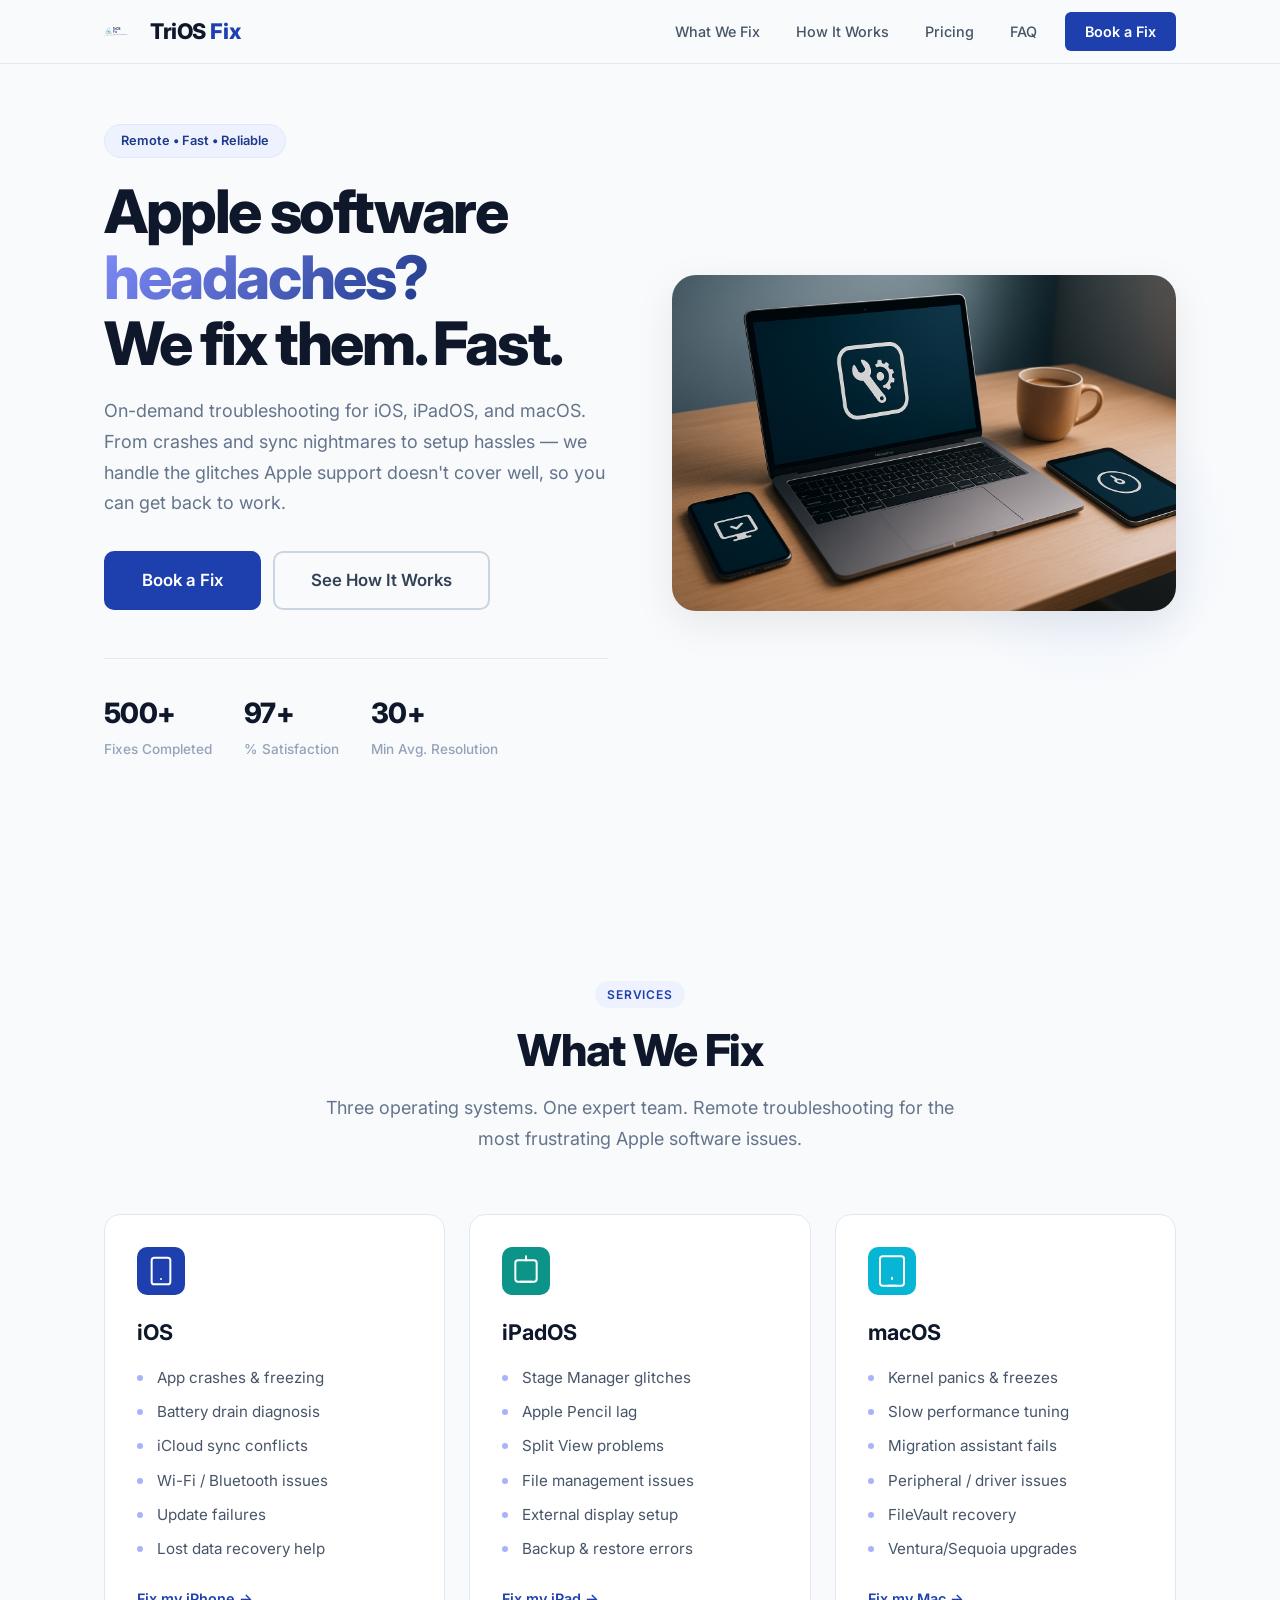
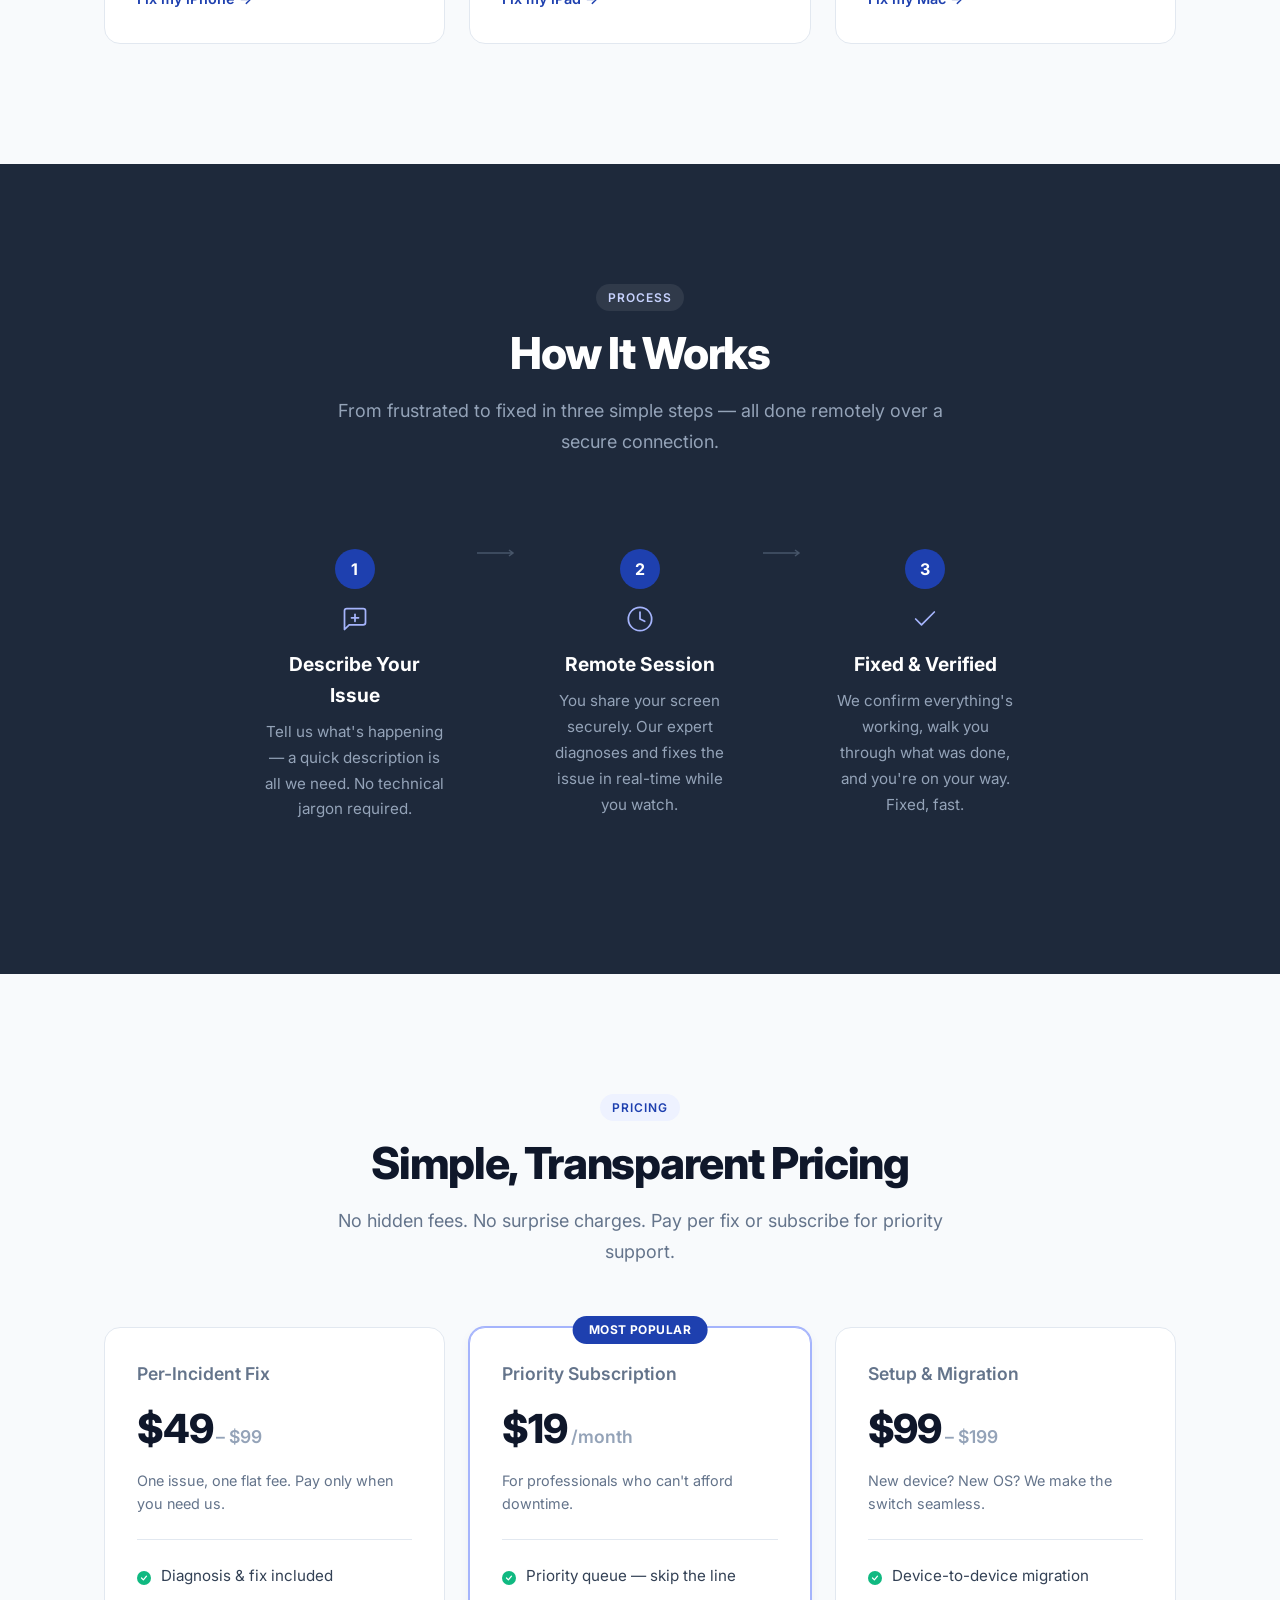
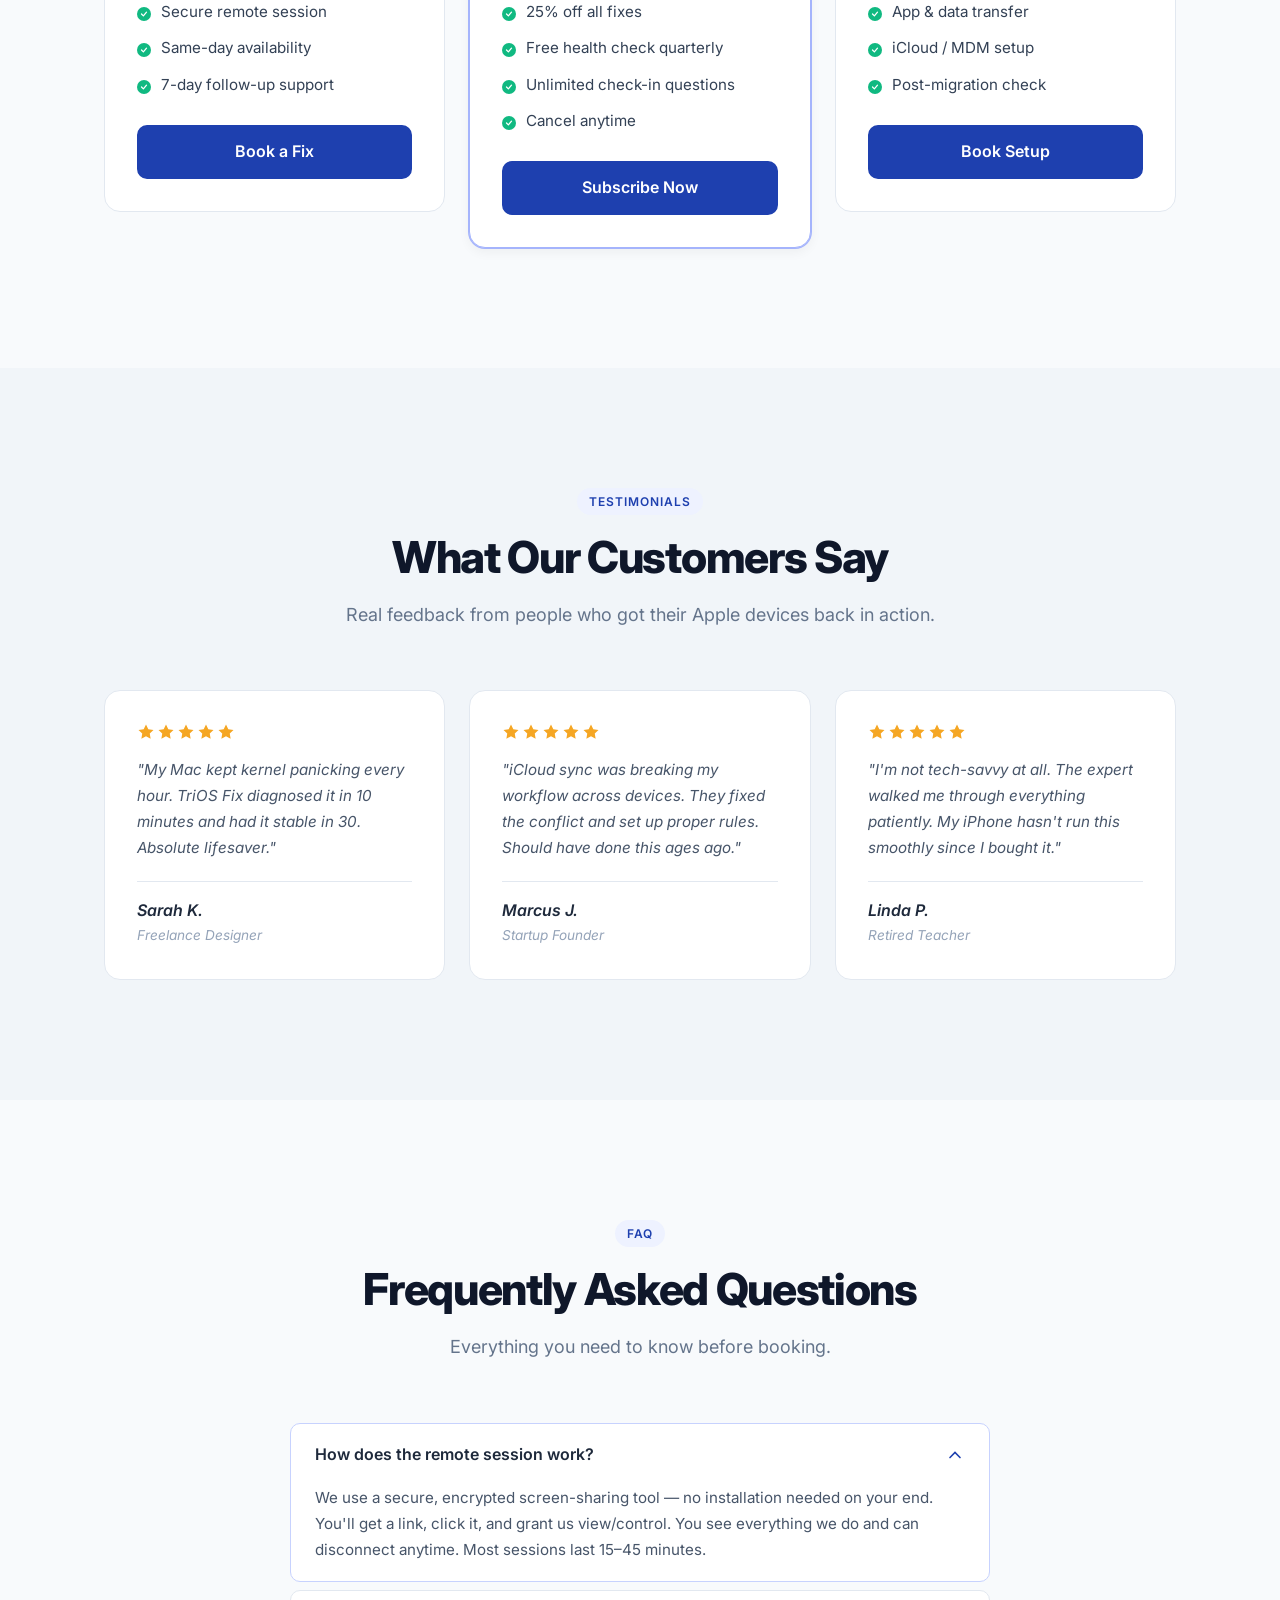
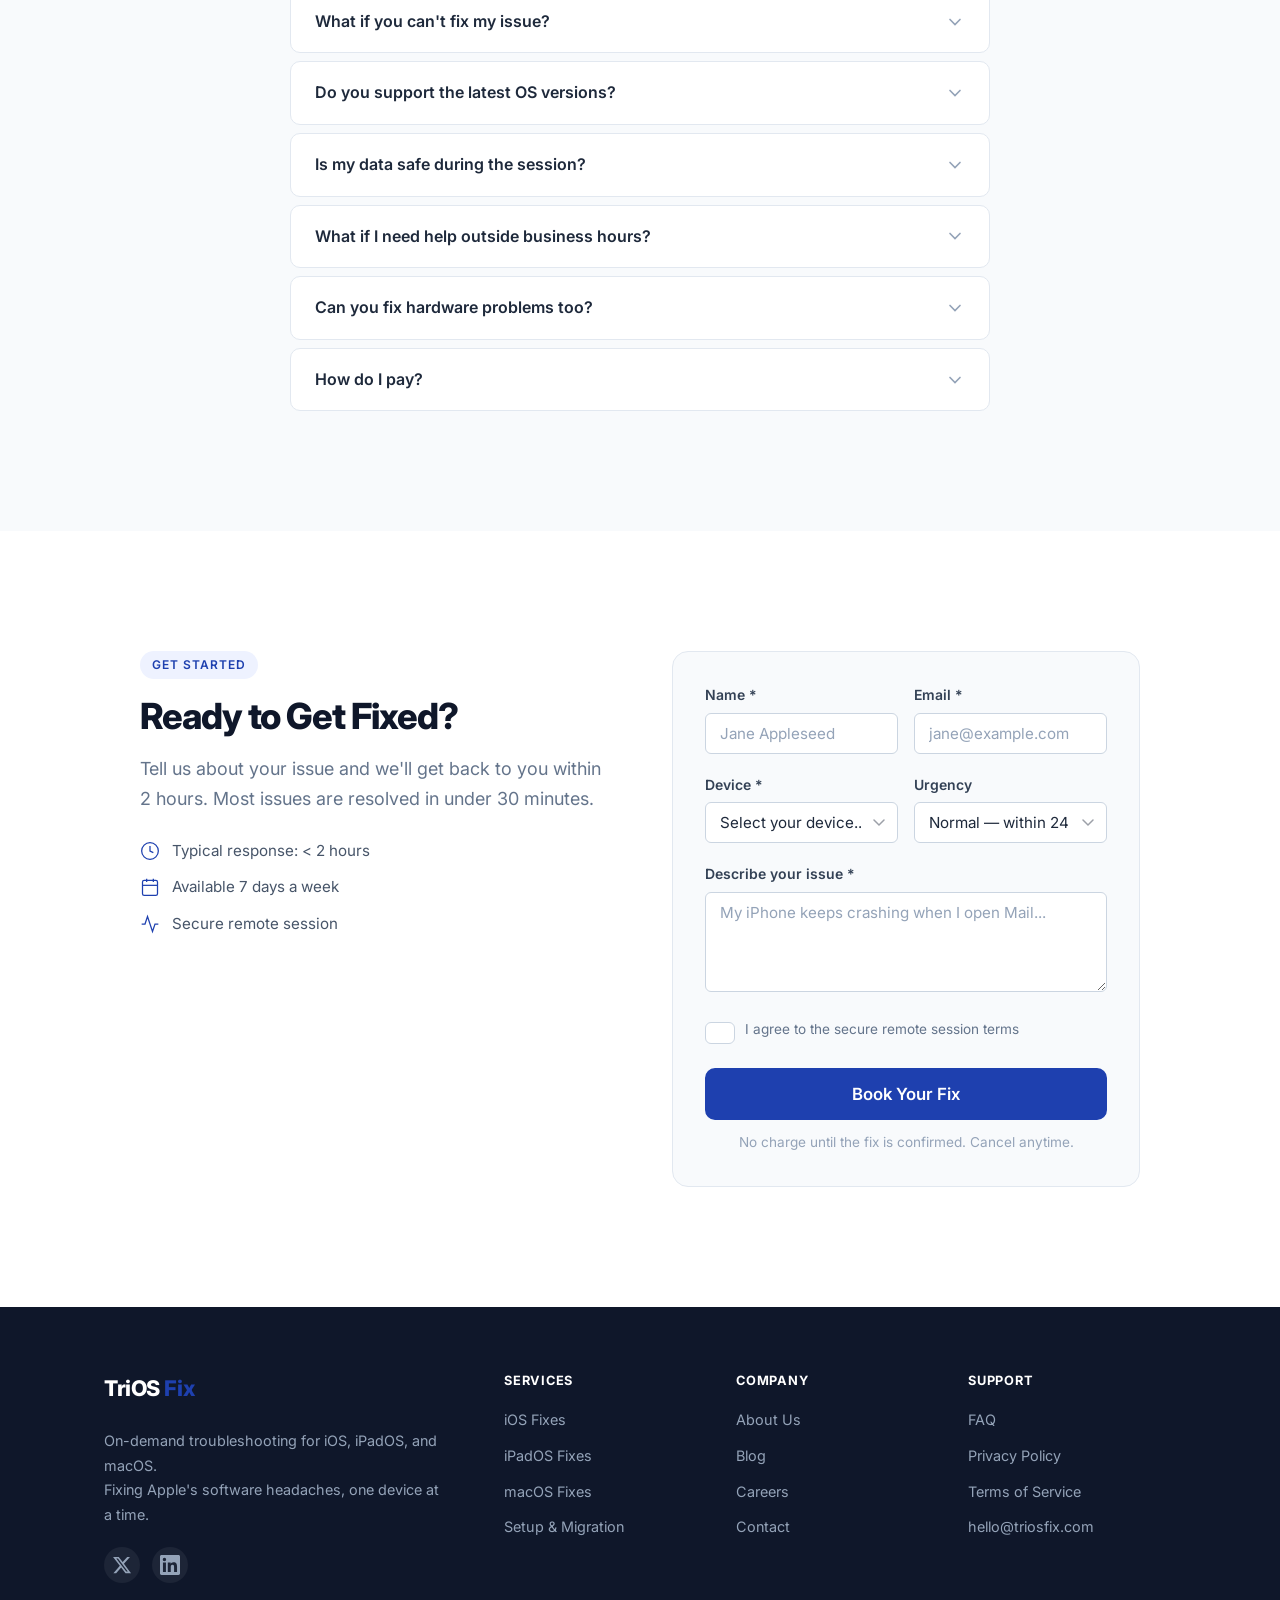
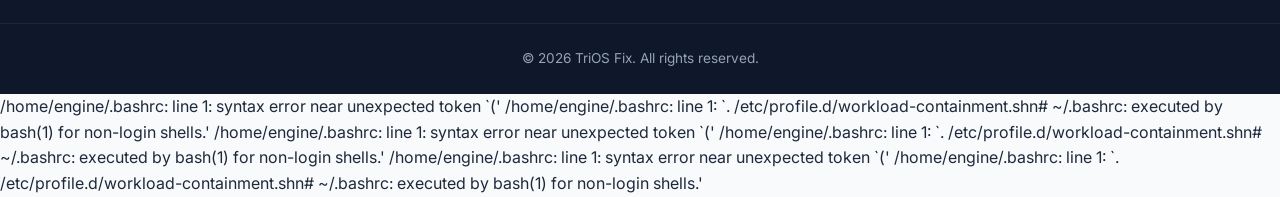
==== index.html @ 2a20a7ad "Initial commit: TriOS Fix customer landing page Built with Vite (vanilla template), Inter font, and " ====
<!DOCTYPE html>
<html lang="en">
<head>
  <meta charset="UTF-8" />
  <meta name="viewport" content="width=device-width, initial-scale=1.0" />
  <meta name="description" content="TriOS Fix — On-demand troubleshooting and repair for iOS, iPadOS, and macOS. We fix software glitches fast." />
  <title>TriOS Fix — Apple Device Troubleshooting, On-Demand</title>
  <link rel="icon" type="image/svg+xml" href="/favicon.svg" />
  <link rel="preconnect" href="https://fonts.googleapis.com" />
  <link rel="preconnect" href="https://fonts.gstatic.com" crossorigin />
  <link href="https://fonts.googleapis.com/css2?family=Inter:wght@400;500;600;700;800&display=swap" rel="stylesheet" />
  <script type="module" crossorigin src="/assets/index-CUhYmxL2.js"></script>
  <link rel="stylesheet" crossorigin href="/assets/index-CGsS5uj_.css">
</head>
<body>

  <!-- ====== NAVIGATION ====== -->
  <header class="site-header" id="site-header">
    <div class="container nav-container">
      <a href="#" class="logo-link" aria-label="TriOS Fix Home">
        <img src="/images/logo.svg" alt="TriOS Fix" width="36" height="36" class="logo-mark" onerror="this.style.display='none'" />
        <span class="logo-text">TriOS <span class="logo-accent">Fix</span></span>
      </a>
      <nav class="main-nav" id="main-nav" aria-label="Main navigation">
        <ul class="nav-list">
          <li><a href="#services" class="nav-link">What We Fix</a></li>
          <li><a href="#how-it-works" class="nav-link">How It Works</a></li>
          <li><a href="#pricing" class="nav-link">Pricing</a></li>
          <li><a href="#faq" class="nav-link">FAQ</a></li>
          <li><a href="#book" class="nav-link nav-cta">Book a Fix</a></li>
        </ul>
      </nav>
      <button class="mobile-toggle" id="mobile-toggle" aria-label="Toggle menu" aria-expanded="false">
        <span class="hamburger-line"></span>
        <span class="hamburger-line"></span>
        <span class="hamburger-line"></span>
      </button>
    </div>
  </header>

  <!-- ====== HERO ====== -->
  <section class="hero" id="hero">
    <div class="container hero-grid">
      <div class="hero-content">
        <div class="hero-badge">Remote • Fast • Reliable</div>
        <h1 class="hero-title">
          Apple software <span class="text-gradient">headaches?</span><br />
          We fix them. Fast.
        </h1>
        <p class="hero-subtitle">
          On-demand troubleshooting for iOS, iPadOS, and macOS. From crashes and
          sync nightmares to setup hassles — we handle the glitches Apple support
          doesn't cover well, so you can get back to work.
        </p>
        <div class="hero-actions">
          <a href="#book" class="btn btn-primary btn-lg">Book a Fix</a>
          <a href="#how-it-works" class="btn btn-outline btn-lg">See How It Works</a>
        </div>
        <div class="hero-stats">
          <div class="stat">
            <span class="stat-number" data-target="500">0</span>
            <span class="stat-label">Fixes Completed</span>
          </div>
          <div class="stat">
            <span class="stat-number" data-target="97">0</span>
            <span class="stat-label">% Satisfaction</span>
          </div>
          <div class="stat">
            <span class="stat-number" data-target="30">&lt;30</span>
            <span class="stat-label">Min Avg. Resolution</span>
          </div>
        </div>
      </div>
      <div class="hero-visual">
        <div class="hero-illustration">
          <img src="/images/hero-banner.png" alt="TriOS Fix — Expert Apple device troubleshooting" class="hero-banner-img" loading="eager" />
          <div class="hero-bg-glow"></div>
        </div>
      </div>
    </div>
  </section>

  <!-- ====== WHAT WE FIX (SERVICES) ====== -->
  <section class="section services" id="services">
    <div class="container">
      <div class="section-header">
        <span class="section-tag">Services</span>
        <h2 class="section-title">What We Fix</h2>
        <p class="section-desc">
          Three operating systems. One expert team. Remote troubleshooting for
          the most frustrating Apple software issues.
        </p>
      </div>

      <div class="os-cards">
        <!-- iOS Card -->
        <article class="os-card">
          <div class="os-card-icon ios-icon">
            <svg width="32" height="32" viewBox="0 0 24 24" fill="none" stroke="currentColor" stroke-width="1.5" stroke-linecap="round" stroke-linejoin="round">
              <rect x="5" y="2" width="14" height="20" rx="2" ry="2"/>
              <line x1="12" y1="18" x2="12.01" y2="18"/>
            </svg>
          </div>
          <h3 class="os-card-title">iOS</h3>
          <ul class="os-issues">
            <li>App crashes &amp; freezing</li>
            <li>Battery drain diagnosis</li>
            <li>iCloud sync conflicts</li>
            <li>Wi-Fi / Bluetooth issues</li>
            <li>Update failures</li>
            <li>Lost data recovery help</li>
          </ul>
          <a href="#book" class="os-card-cta">Fix my iPhone →</a>
        </article>

        <!-- iPadOS Card -->
        <article class="os-card">
          <div class="os-card-icon ipados-icon">
            <svg width="32" height="32" viewBox="0 0 24 24" fill="none" stroke="currentColor" stroke-width="1.5" stroke-linecap="round" stroke-linejoin="round">
              <rect x="4" y="4" width="16" height="16" rx="2" ry="2"/>
              <line x1="8" y1="20" x2="16" y2="20"/>
              <line x1="12" y1="4" x2="12" y2="1"/>
            </svg>
          </div>
          <h3 class="os-card-title">iPadOS</h3>
          <ul class="os-issues">
            <li>Stage Manager glitches</li>
            <li>Apple Pencil lag</li>
            <li>Split View problems</li>
            <li>File management issues</li>
            <li>External display setup</li>
            <li>Backup &amp; restore errors</li>
          </ul>
          <a href="#book" class="os-card-cta">Fix my iPad →</a>
        </article>

        <!-- macOS Card -->
        <article class="os-card">
          <div class="os-card-icon macos-icon">
            <svg width="32" height="32" viewBox="0 0 24 24" fill="none" stroke="currentColor" stroke-width="1.5" stroke-linecap="round" stroke-linejoin="round">
              <rect x="3" y="1" width="18" height="22" rx="2" ry="2"/>
              <line x1="9" y1="23" x2="15" y2="23"/>
              <line x1="12" y1="18" x2="12" y2="17"/>
            </svg>
          </div>
          <h3 class="os-card-title">macOS</h3>
          <ul class="os-issues">
            <li>Kernel panics &amp; freezes</li>
            <li>Slow performance tuning</li>
            <li>Migration assistant fails</li>
            <li>Peripheral / driver issues</li>
            <li>FileVault recovery</li>
            <li>Ventura/Sequoia upgrades</li>
          </ul>
          <a href="#book" class="os-card-cta">Fix my Mac →</a>
        </article>
      </div>
    </div>
  </section>

  <!-- ====== HOW IT WORKS ====== -->
  <section class="section how-it-works" id="how-it-works">
    <div class="container">
      <div class="section-header">
        <span class="section-tag">Process</span>
        <h2 class="section-title">How It Works</h2>
        <p class="section-desc">
          From frustrated to fixed in three simple steps — all done remotely
          over a secure connection.
        </p>
      </div>

      <div class="steps">
        <div class="step">
          <div class="step-number">1</div>
          <div class="step-icon">
            <svg width="28" height="28" viewBox="0 0 24 24" fill="none" stroke="currentColor" stroke-width="1.5" stroke-linecap="round" stroke-linejoin="round">
              <path d="M21 15a2 2 0 0 1-2 2H7l-4 4V5a2 2 0 0 1 2-2h14a2 2 0 0 1 2 2z"/>
              <line x1="12" y1="8" x2="12" y2="14"/>
              <line x1="9" y1="11" x2="15" y2="11"/>
            </svg>
          </div>
          <h3 class="step-title">Describe Your Issue</h3>
          <p class="step-desc">
            Tell us what's happening — a quick description is all we need.
            No technical jargon required.
          </p>
        </div>

        <div class="step-connector">
          <svg width="40" height="8" viewBox="0 0 40 8" fill="none">
            <path d="M0 4h36M32 1l4 3-4 3" stroke="currentColor" stroke-width="1.5"/>
          </svg>
        </div>

        <div class="step">
          <div class="step-number">2</div>
          <div class="step-icon">
            <svg width="28" height="28" viewBox="0 0 24 24" fill="none" stroke="currentColor" stroke-width="1.5" stroke-linecap="round" stroke-linejoin="round">
              <circle cx="12" cy="12" r="10"/>
              <polyline points="12 6 12 12 16 14"/>
            </svg>
          </div>
          <h3 class="step-title">Remote Session</h3>
          <p class="step-desc">
            You share your screen securely. Our expert diagnoses and fixes the
            issue in real-time while you watch.
          </p>
        </div>

        <div class="step-connector">
          <svg width="40" height="8" viewBox="0 0 40 8" fill="none">
            <path d="M0 4h36M32 1l4 3-4 3" stroke="currentColor" stroke-width="1.5"/>
          </svg>
        </div>

        <div class="step">
          <div class="step-number">3</div>
          <div class="step-icon">
            <svg width="28" height="28" viewBox="0 0 24 24" fill="none" stroke="currentColor" stroke-width="1.5" stroke-linecap="round" stroke-linejoin="round">
              <polyline points="20 6 9 17 4 12"/>
            </svg>
          </div>
          <h3 class="step-title">Fixed &amp; Verified</h3>
          <p class="step-desc">
            We confirm everything's working, walk you through what was done,
            and you're on your way. Fixed, fast.
          </p>
        </div>
      </div>
    </div>
  </section>

  <!-- ====== PRICING ====== -->
  <section class="section pricing" id="pricing">
    <div class="container">
      <div class="section-header">
        <span class="section-tag">Pricing</span>
        <h2 class="section-title">Simple, Transparent Pricing</h2>
        <p class="section-desc">
          No hidden fees. No surprise charges. Pay per fix or subscribe for
          priority support.
        </p>
      </div>

      <div class="pricing-grid">
        <div class="pricing-card">
          <div class="pricing-card-header">
            <h3 class="pricing-name">Per-Incident Fix</h3>
            <div class="pricing-price">
              <span class="price">$49</span>
              <span class="price-range">– $99</span>
            </div>
            <p class="pricing-desc">One issue, one flat fee. Pay only when you need us.</p>
          </div>
          <ul class="pricing-features">
            <li>Diagnosis &amp; fix included</li>
            <li>Secure remote session</li>
            <li>Same-day availability</li>
            <li>7-day follow-up support</li>
          </ul>
          <a href="#book" class="btn btn-primary pricing-btn">Book a Fix</a>
        </div>

        <div class="pricing-card pricing-featured">
          <div class="pricing-badge">Most Popular</div>
          <div class="pricing-card-header">
            <h3 class="pricing-name">Priority Subscription</h3>
            <div class="pricing-price">
              <span class="price">$19</span>
              <span class="price-period">/month</span>
            </div>
            <p class="pricing-desc">For professionals who can't afford downtime.</p>
          </div>
          <ul class="pricing-features">
            <li>Priority queue — skip the line</li>
            <li>25% off all fixes</li>
            <li>Free health check quarterly</li>
            <li>Unlimited check-in questions</li>
            <li>Cancel anytime</li>
          </ul>
          <a href="#book" class="btn btn-primary pricing-btn">Subscribe Now</a>
        </div>

        <div class="pricing-card">
          <div class="pricing-card-header">
            <h3 class="pricing-name">Setup &amp; Migration</h3>
            <div class="pricing-price">
              <span class="price">$99</span>
              <span class="price-range">– $199</span>
            </div>
            <p class="pricing-desc">New device? New OS? We make the switch seamless.</p>
          </div>
          <ul class="pricing-features">
            <li>Device-to-device migration</li>
            <li>App &amp; data transfer</li>
            <li>iCloud / MDM setup</li>
            <li>Post-migration check</li>
          </ul>
          <a href="#book" class="btn btn-primary pricing-btn">Book Setup</a>
        </div>
      </div>
    </div>
  </section>

  <!-- ====== TESTIMONIALS ====== -->
  <section class="section testimonials" id="testimonials">
    <div class="container">
      <div class="section-header">
        <span class="section-tag">Testimonials</span>
        <h2 class="section-title">What Our Customers Say</h2>
        <p class="section-desc">
          Real feedback from people who got their Apple devices back in action.
        </p>
      </div>

      <div class="testimonial-grid">
        <blockquote class="testimonial-card">
          <div class="stars" aria-label="5 stars">
            <svg width="18" height="18" viewBox="0 0 24 24" fill="currentColor"><polygon points="12 2 15.09 8.26 22 9.27 17 14.14 18.18 21.02 12 17.77 5.82 21.02 7 14.14 2 9.27 8.91 8.26 12 2"/></svg>
            <svg width="18" height="18" viewBox="0 0 24 24" fill="currentColor"><polygon points="12 2 15.09 8.26 22 9.27 17 14.14 18.18 21.02 12 17.77 5.82 21.02 7 14.14 2 9.27 8.91 8.26 12 2"/></svg>
            <svg width="18" height="18" viewBox="0 0 24 24" fill="currentColor"><polygon points="12 2 15.09 8.26 22 9.27 17 14.14 18.18 21.02 12 17.77 5.82 21.02 7 14.14 2 9.27 8.91 8.26 12 2"/></svg>
            <svg width="18" height="18" viewBox="0 0 24 24" fill="currentColor"><polygon points="12 2 15.09 8.26 22 9.27 17 14.14 18.18 21.02 12 17.77 5.82 21.02 7 14.14 2 9.27 8.91 8.26 12 2"/></svg>
            <svg width="18" height="18" viewBox="0 0 24 24" fill="currentColor"><polygon points="12 2 15.09 8.26 22 9.27 17 14.14 18.18 21.02 12 17.77 5.82 21.02 7 14.14 2 9.27 8.91 8.26 12 2"/></svg>
          </div>
          <p class="testimonial-text">
            "My Mac kept kernel panicking every hour. TriOS Fix diagnosed it in
            10 minutes and had it stable in 30. Absolute lifesaver."
          </p>
          <cite class="testimonial-author">
            <span class="author-name">Sarah K.</span>
            <span class="author-role">Freelance Designer</span>
          </cite>
        </blockquote>

        <blockquote class="testimonial-card">
          <div class="stars" aria-label="5 stars">
            <svg width="18" height="18" viewBox="0 0 24 24" fill="currentColor"><polygon points="12 2 15.09 8.26 22 9.27 17 14.14 18.18 21.02 12 17.77 5.82 21.02 7 14.14 2 9.27 8.91 8.26 12 2"/></svg>
            <svg width="18" height="18" viewBox="0 0 24 24" fill="currentColor"><polygon points="12 2 15.09 8.26 22 9.27 17 14.14 18.18 21.02 12 17.77 5.82 21.02 7 14.14 2 9.27 8.91 8.26 12 2"/></svg>
            <svg width="18" height="18" viewBox="0 0 24 24" fill="currentColor"><polygon points="12 2 15.09 8.26 22 9.27 17 14.14 18.18 21.02 12 17.77 5.82 21.02 7 14.14 2 9.27 8.91 8.26 12 2"/></svg>
            <svg width="18" height="18" viewBox="0 0 24 24" fill="currentColor"><polygon points="12 2 15.09 8.26 22 9.27 17 14.14 18.18 21.02 12 17.77 5.82 21.02 7 14.14 2 9.27 8.91 8.26 12 2"/></svg>
            <svg width="18" height="18" viewBox="0 0 24 24" fill="currentColor"><polygon points="12 2 15.09 8.26 22 9.27 17 14.14 18.18 21.02 12 17.77 5.82 21.02 7 14.14 2 9.27 8.91 8.26 12 2"/></svg>
          </div>
          <p class="testimonial-text">
            "iCloud sync was breaking my workflow across devices. They fixed
            the conflict and set up proper rules. Should have done this ages ago."
          </p>
          <cite class="testimonial-author">
            <span class="author-name">Marcus J.</span>
            <span class="author-role">Startup Founder</span>
          </cite>
        </blockquote>

        <blockquote class="testimonial-card">
          <div class="stars" aria-label="5 stars">
            <svg width="18" height="18" viewBox="0 0 24 24" fill="currentColor"><polygon points="12 2 15.09 8.26 22 9.27 17 14.14 18.18 21.02 12 17.77 5.82 21.02 7 14.14 2 9.27 8.91 8.26 12 2"/></svg>
            <svg width="18" height="18" viewBox="0 0 24 24" fill="currentColor"><polygon points="12 2 15.09 8.26 22 9.27 17 14.14 18.18 21.02 12 17.77 5.82 21.02 7 14.14 2 9.27 8.91 8.26 12 2"/></svg>
            <svg width="18" height="18" viewBox="0 0 24 24" fill="currentColor"><polygon points="12 2 15.09 8.26 22 9.27 17 14.14 18.18 21.02 12 17.77 5.82 21.02 7 14.14 2 9.27 8.91 8.26 12 2"/></svg>
            <svg width="18" height="18" viewBox="0 0 24 24" fill="currentColor"><polygon points="12 2 15.09 8.26 22 9.27 17 14.14 18.18 21.02 12 17.77 5.82 21.02 7 14.14 2 9.27 8.91 8.26 12 2"/></svg>
            <svg width="18" height="18" viewBox="0 0 24 24" fill="currentColor"><polygon points="12 2 15.09 8.26 22 9.27 17 14.14 18.18 21.02 12 17.77 5.82 21.02 7 14.14 2 9.27 8.91 8.26 12 2"/></svg>
          </div>
          <p class="testimonial-text">
            "I'm not tech-savvy at all. The expert walked me through everything
            patiently. My iPhone hasn't run this smoothly since I bought it."
          </p>
          <cite class="testimonial-author">
            <span class="author-name">Linda P.</span>
            <span class="author-role">Retired Teacher</span>
          </cite>
        </blockquote>
      </div>
    </div>
  </section>

  <!-- ====== FAQ ====== -->
  <section class="section faq" id="faq">
    <div class="container">
      <div class="section-header">
        <span class="section-tag">FAQ</span>
        <h2 class="section-title">Frequently Asked Questions</h2>
        <p class="section-desc">
          Everything you need to know before booking.
        </p>
      </div>

      <div class="faq-list">
        <details class="faq-item" open>
          <summary class="faq-question">
            <span>How does the remote session work?</span>
            <svg class="faq-chevron" width="20" height="20" viewBox="0 0 24 24" fill="none" stroke="currentColor" stroke-width="2" stroke-linecap="round"><polyline points="6 9 12 15 18 9"/></svg>
          </summary>
          <div class="faq-answer">
            <p>We use a secure, encrypted screen-sharing tool — no installation needed on your end. You'll get a link, click it, and grant us view/control. You see everything we do and can disconnect anytime. Most sessions last 15–45 minutes.</p>
          </div>
        </details>

        <details class="faq-item">
          <summary class="faq-question">
            <span>What if you can't fix my issue?</span>
            <svg class="faq-chevron" width="20" height="20" viewBox="0 0 24 24" fill="none" stroke="currentColor" stroke-width="2" stroke-linecap="round"><polyline points="6 9 12 15 18 9"/></svg>
          </summary>
          <div class="faq-answer">
            <p>If we can't resolve your issue, there's no charge. We'll also point you to the best next steps — whether that's an Apple Store appointment, a hardware repair shop, or a specific replacement part.</p>
          </div>
        </details>

        <details class="faq-item">
          <summary class="faq-question">
            <span>Do you support the latest OS versions?</span>
            <svg class="faq-chevron" width="20" height="20" viewBox="0 0 24 24" fill="none" stroke="currentColor" stroke-width="2" stroke-linecap="round"><polyline points="6 9 12 15 18 9"/></svg>
          </summary>
          <div class="faq-answer">
            <p>Yes! We stay current with all public releases of iOS, iPadOS, and macOS — including the latest major versions. We also handle beta-version issues (with the understanding that some beta bugs are by-design).</p>
          </div>
        </details>

        <details class="faq-item">
          <summary class="faq-question">
            <span>Is my data safe during the session?</span>
            <svg class="faq-chevron" width="20" height="20" viewBox="0 0 24 24" fill="none" stroke="currentColor" stroke-width="2" stroke-linecap="round"><polyline points="6 9 12 15 18 9"/></svg>
          </summary>
          <div class="faq-answer">
            <p>Absolutely. All connections are end-to-end encrypted. We never store screen recordings, and our experts are bound by a strict no-data-retention policy. You can revoke access at any time with one click.</p>
          </div>
        </details>

        <details class="faq-item">
          <summary class="faq-question">
            <span>What if I need help outside business hours?</span>
            <svg class="faq-chevron" width="20" height="20" viewBox="0 0 24 24" fill="none" stroke="currentColor" stroke-width="2" stroke-linecap="round"><polyline points="6 9 12 15 18 9"/></svg>
          </summary>
          <div class="faq-answer">
            <p>Priority subscribers get after-hours access. Per-incident customers can submit a ticket anytime and we'll respond within 2 hours during our operating hours (8 AM – 10 PM ET, 7 days).</p>
          </div>
        </details>

        <details class="faq-item">
          <summary class="faq-question">
            <span>Can you fix hardware problems too?</span>
            <svg class="faq-chevron" width="20" height="20" viewBox="0 0 24 24" fill="none" stroke="currentColor" stroke-width="2" stroke-linecap="round"><polyline points="6 9 12 15 18 9"/></svg>
          </summary>
          <div class="faq-answer">
            <p>We focus on software troubleshooting. If we determine the issue is hardware-related (dead battery, broken screen, failing SSD, etc.), we'll let you know and recommend the best repair option. No charge for the diagnosis.</p>
          </div>
        </details>

        <details class="faq-item">
          <summary class="faq-question">
            <span>How do I pay?</span>
            <svg class="faq-chevron" width="20" height="20" viewBox="0 0 24 24" fill="none" stroke="currentColor" stroke-width="2" stroke-linecap="round"><polyline points="6 9 12 15 18 9"/></svg>
          </summary>
          <div class="faq-answer">
            <p>We accept all major credit cards and PayPal. Payment is processed securely after the fix is confirmed. For subscriptions, you're billed monthly and can cancel anytime.</p>
          </div>
        </details>
      </div>
    </div>
  </section>

  <!-- ====== BOOK / CONTACT ====== -->
  <section class="section book" id="book">
    <div class="container">
      <div class="book-layout">
        <div class="book-info">
          <span class="section-tag">Get Started</span>
          <h2 class="section-title">Ready to Get Fixed?</h2>
          <p class="section-desc">
            Tell us about your issue and we'll get back to you within 2 hours.
            Most issues are resolved in under 30 minutes.
          </p>
          <div class="book-details">
            <div class="book-detail">
              <svg width="20" height="20" viewBox="0 0 24 24" fill="none" stroke="currentColor" stroke-width="1.5"><circle cx="12" cy="12" r="10"/><polyline points="12 6 12 12 16 14"/></svg>
              <span>Typical response: &lt; 2 hours</span>
            </div>
            <div class="book-detail">
              <svg width="20" height="20" viewBox="0 0 24 24" fill="none" stroke="currentColor" stroke-width="1.5"><rect x="3" y="4" width="18" height="18" rx="2" ry="2"/><line x1="16" y1="2" x2="16" y2="6"/><line x1="8" y1="2" x2="8" y2="6"/><line x1="3" y1="10" x2="21" y2="10"/></svg>
              <span>Available 7 days a week</span>
            </div>
            <div class="book-detail">
              <svg width="20" height="20" viewBox="0 0 24 24" fill="none" stroke="currentColor" stroke-width="1.5"><path d="M22 12h-4l-3 9L9 3l-3 9H2"/></svg>
              <span>Secure remote session</span>
            </div>
          </div>
        </div>

        <form class="book-form" id="book-form" novalidate>
          <div class="form-row">
            <div class="form-group">
              <label for="form-name">Name *</label>
              <input type="text" id="form-name" name="name" required placeholder="Jane Appleseed" />
            </div>
            <div class="form-group">
              <label for="form-email">Email *</label>
              <input type="email" id="form-email" name="email" required placeholder="jane@example.com" />
            </div>
          </div>
          <div class="form-row">
            <div class="form-group">
              <label for="form-device">Device *</label>
              <select id="form-device" name="device" required>
                <option value="">Select your device...</option>
                <option value="iphone">iPhone (iOS)</option>
                <option value="ipad">iPad (iPadOS)</option>
                <option value="mac">Mac (macOS)</option>
                <option value="multiple">Multiple devices</option>
              </select>
            </div>
            <div class="form-group">
              <label for="form-urgency">Urgency</label>
              <select id="form-urgency" name="urgency">
                <option value="normal">Normal — within 24 hours</option>
                <option value="urgent">Urgent — within 2 hours</option>
                <option value="emergency">Emergency — ASAP</option>
              </select>
            </div>
          </div>
          <div class="form-group">
            <label for="form-issue">Describe your issue *</label>
            <textarea id="form-issue" name="issue" rows="4" required placeholder="My iPhone keeps crashing when I open Mail..."></textarea>
          </div>
          <div class="form-group form-checkbox">
            <input type="checkbox" id="form-consent" required />
            <label for="form-consent">I agree to the secure remote session terms</label>
          </div>
          <button type="submit" class="btn btn-primary btn-lg btn-full">Book Your Fix</button>
          <p class="form-note">No charge until the fix is confirmed. Cancel anytime.</p>
        </form>
      </div>
    </div>
  </section>

  <!-- ====== FOOTER ====== -->
  <footer class="site-footer">
    <div class="container footer-grid">
      <div class="footer-brand">
        <a href="#" class="logo-link">
          <span class="logo-text">TriOS <span class="logo-accent">Fix</span></span>
        </a>
        <p class="footer-tagline">
          On-demand troubleshooting for iOS, iPadOS, and macOS.<br />
          Fixing Apple's software headaches, one device at a time.
        </p>
        <div class="footer-social">
          <a href="#" aria-label="Twitter / X" class="social-link">
            <svg width="20" height="20" viewBox="0 0 24 24" fill="currentColor"><path d="M18.244 2.25h3.308l-7.227 8.26 8.502 11.24H16.17l-5.214-6.817L4.99 21.75H1.68l7.73-8.835L1.254 2.25H8.08l4.713 6.231zm-1.161 17.52h1.833L7.084 4.126H5.117z"/></svg>
          </a>
          <a href="#" aria-label="LinkedIn" class="social-link">
            <svg width="20" height="20" viewBox="0 0 24 24" fill="currentColor"><path d="M20.447 20.452h-3.554v-5.569c0-1.328-.027-3.037-1.852-3.037-1.853 0-2.136 1.445-2.136 2.939v5.667H9.351V9h3.414v1.561h.046c.477-.9 1.637-1.85 3.37-1.85 3.601 0 4.267 2.37 4.267 5.455v6.286zM5.337 7.433a2.062 2.062 0 01-2.063-2.065 2.064 2.064 0 112.063 2.065zm1.782 13.019H3.555V9h3.564v11.452zM22.225 0H1.771C.792 0 0 .774 0 1.729v20.542C0 23.227.792 24 1.771 24h20.451C23.2 24 24 23.227 24 22.271V1.729C24 .774 23.2 0 22.222 0h.003z"/></svg>
          </a>
        </div>
      </div>
      <div class="footer-links">
        <div class="footer-col">
          <h4 class="footer-col-title">Services</h4>
          <ul>
            <li><a href="#services">iOS Fixes</a></li>
            <li><a href="#services">iPadOS Fixes</a></li>
            <li><a href="#services">macOS Fixes</a></li>
            <li><a href="#pricing">Setup &amp; Migration</a></li>
          </ul>
        </div>
        <div class="footer-col">
          <h4 class="footer-col-title">Company</h4>
          <ul>
            <li><a href="#">About Us</a></li>
            <li><a href="#">Blog</a></li>
            <li><a href="#">Careers</a></li>
            <li><a href="#">Contact</a></li>
          </ul>
        </div>
        <div class="footer-col">
          <h4 class="footer-col-title">Support</h4>
          <ul>
            <li><a href="#faq">FAQ</a></li>
            <li><a href="#">Privacy Policy</a></li>
            <li><a href="#">Terms of Service</a></li>
            <li><a href="mailto:hello@triosfix.com">hello@triosfix.com</a></li>
          </ul>
        </div>
      </div>
    </div>
    <div class="footer-bottom">
      <div class="container">
        <p>&copy; <span id="current-year">2025</span> TriOS Fix. All rights reserved.</p>
      </div>
    </div>
  </footer>

</body>
</html>
/home/engine/.bashrc: line 1: syntax error near unexpected token `('
/home/engine/.bashrc: line 1: `. /etc/profile.d/workload-containment.shn# ~/.bashrc: executed by bash(1) for non-login shells.'
/home/engine/.bashrc: line 1: syntax error near unexpected token `('
/home/engine/.bashrc: line 1: `. /etc/profile.d/workload-containment.shn# ~/.bashrc: executed by bash(1) for non-login shells.'
/home/engine/.bashrc: line 1: syntax error near unexpected token `('
/home/engine/.bashrc: line 1: `. /etc/profile.d/workload-containment.shn# ~/.bashrc: executed by bash(1) for non-login shells.'
---- assets/index-CGsS5uj_.css ----
:root{--brand-50:#eef2ff;--brand-100:#e0e7ff;--brand-200:#c7d2fe;--brand-300:#a5b4fc;--brand-400:#818cf8;--brand-500:#1e40af;--brand-600:#1e3a8a;--brand-700:#172554;--brand-800:#0f1d3d;--brand-900:#0a0f1f;--teal:#0d9488;--cyan:#06b6d4;--neutral-50:#f8fafc;--neutral-100:#f1f5f9;--neutral-200:#e2e8f0;--neutral-300:#cbd5e1;--neutral-400:#94a3b8;--neutral-500:#64748b;--neutral-600:#475569;--neutral-700:#334155;--neutral-800:#1e293b;--neutral-900:#0f172a;--ios-color:#1e40af;--ipados-color:#0d9488;--macos-color:#06b6d4;--success:#10b981;--warning:#f59e0b;--error:#ef4444;--font:"Inter", -apple-system, BlinkMacSystemFont, "Segoe UI", system-ui, sans-serif;--font-mono:"SF Mono", "Fira Code", monospace;--max-width:1200px;--header-height:64px;--shadow-sm:0 1px 2px #0000000a;--shadow-md:0 4px 12px #0000000d;--shadow-lg:0 12px 40px #00000014;--shadow-glow:0 0 60px #1e40af26;--radius-sm:6px;--radius-md:10px;--radius-lg:16px;--radius-xl:24px;--radius-full:9999px}*,:before,:after{box-sizing:border-box;margin:0;padding:0}html{scroll-behavior:smooth;-webkit-font-smoothing:antialiased;-moz-osx-font-smoothing:grayscale}body{font-family:var(--font);color:var(--neutral-800);background:var(--neutral-50);line-height:1.6;overflow-x:hidden}img{max-width:100%;height:auto;display:block}a{color:var(--brand-500);text-decoration:none;transition:color .2s}ul{list-style:none}.container{width:100%;max-width:var(--max-width);margin:0 auto;padding:0 24px}@media (width>=768px){.container{padding:0 40px}}@media (width>=1024px){.container{padding:0 64px}}.section{padding:80px 0}@media (width>=768px){.section{padding:120px 0}}.section-header{text-align:center;max-width:640px;margin:0 auto 60px}.section-tag{letter-spacing:.08em;text-transform:uppercase;color:var(--brand-500);background:var(--brand-50);border-radius:var(--radius-full);margin-bottom:16px;padding:4px 12px;font-size:.75rem;font-weight:600;display:inline-block}.section-title{letter-spacing:-.03em;color:var(--neutral-900);margin-bottom:16px;font-size:2rem;font-weight:800;line-height:1.2}@media (width>=768px){.section-title{font-size:2.75rem}}.section-desc{color:var(--neutral-500);font-size:1.125rem;line-height:1.7}.text-gradient{background:linear-gradient(135deg, var(--brand-400), var(--brand-600));-webkit-text-fill-color:transparent;-webkit-background-clip:text;background-clip:text}.btn{font-family:var(--font);border-radius:var(--radius-md);cursor:pointer;white-space:nowrap;border:2px solid #0000;justify-content:center;align-items:center;gap:8px;padding:12px 28px;font-size:1rem;font-weight:600;text-decoration:none;transition:all .25s;display:inline-flex}.btn:focus-visible{outline:2px solid var(--brand-500);outline-offset:2px}.btn-primary{background:var(--brand-500);color:#fff;border-color:var(--brand-500)}.btn-primary:hover{background:var(--brand-600);border-color:var(--brand-600);box-shadow:var(--shadow-md);transform:translateY(-1px)}.btn-outline{color:var(--neutral-700);border-color:var(--neutral-300);background:0 0}.btn-outline:hover{border-color:var(--brand-300);color:var(--brand-500);transform:translateY(-1px)}.btn-lg{padding:14px 36px;font-size:1.05rem}.btn-full{width:100%}.site-header{height:var(--header-height);z-index:100;-webkit-backdrop-filter:blur(16px)saturate(1.8);border-bottom:1px solid var(--neutral-200);background:#f9fafbcc;transition:box-shadow .3s;position:fixed;top:0;left:0;right:0}.site-header.scrolled{box-shadow:var(--shadow-sm)}.nav-container{justify-content:space-between;align-items:center;height:100%;display:flex}.logo-link{z-index:101;align-items:center;gap:10px;text-decoration:none;display:flex}.logo-text{color:var(--neutral-900);letter-spacing:-.02em;font-size:1.35rem;font-weight:800}.logo-accent{color:var(--brand-500)}.main-nav{display:none}@media (width>=768px){.main-nav{align-items:center;display:flex}}.nav-list{align-items:center;gap:4px;display:flex}.nav-link{color:var(--neutral-600);border-radius:var(--radius-sm);padding:8px 16px;font-size:.9rem;font-weight:500;transition:all .2s;display:block}.nav-link:hover{color:var(--neutral-900);background:var(--neutral-100)}.nav-cta{background:var(--brand-500);border-radius:var(--radius-sm);margin-left:8px;padding:8px 20px;font-weight:600;color:#fff!important}.nav-cta:hover{transform:translateY(-1px);background:var(--brand-600)!important}.mobile-toggle{cursor:pointer;z-index:101;background:0 0;border:none;flex-direction:column;justify-content:center;gap:5px;width:36px;height:36px;padding:6px;display:flex}@media (width>=768px){.mobile-toggle{display:none}}.hamburger-line{background:var(--neutral-700);border-radius:2px;width:100%;height:2px;transition:all .3s;display:block}.mobile-toggle[aria-expanded=true] .hamburger-line:first-child{transform:translateY(7px)rotate(45deg)}.mobile-toggle[aria-expanded=true] .hamburger-line:nth-child(2){opacity:0}.mobile-toggle[aria-expanded=true] .hamburger-line:nth-child(3){transform:translateY(-7px)rotate(-45deg)}.mobile-menu-open .main-nav{-webkit-backdrop-filter:blur(20px);z-index:100;background:#f9fafbf7;flex-direction:column;padding:80px 24px 40px;animation:.25s fadeIn;display:flex;position:fixed;inset:0}.mobile-menu-open .nav-list{flex-direction:column;align-items:stretch;gap:4px}.mobile-menu-open .nav-link{padding:16px 24px;font-size:1.2rem}.mobile-menu-open .nav-cta{text-align:center;margin-top:12px;margin-left:0}@keyframes fadeIn{0%{opacity:0}to{opacity:1}}.hero{padding:calc(var(--header-height) + 40px) 0 80px;position:relative;overflow:hidden}@media (width>=768px){.hero{padding:calc(var(--header-height) + 60px) 0 100px}}.hero-grid{align-items:center;gap:48px;display:grid}@media (width>=1024px){.hero-grid{grid-template-columns:1fr 1fr;gap:64px}}.hero-badge{color:var(--brand-600);background:var(--brand-50);border-radius:var(--radius-full);border:1px solid var(--brand-100);margin-bottom:20px;padding:6px 16px;font-size:.8rem;font-weight:600;display:inline-block}.hero-title{letter-spacing:-.04em;color:var(--neutral-900);margin-bottom:20px;font-size:2.5rem;font-weight:800;line-height:1.1}@media (width>=768px){.hero-title{font-size:3.75rem}}.hero-subtitle{color:var(--neutral-500);max-width:540px;margin-bottom:32px;font-size:1.125rem;line-height:1.7}.hero-actions{flex-wrap:wrap;gap:12px;margin-bottom:48px;display:flex}.hero-stats{border-top:1px solid var(--neutral-200);gap:32px;padding-top:32px;display:flex}.stat-number{color:var(--neutral-900);letter-spacing:-.02em;font-size:1.75rem;font-weight:800;display:block}.stat-label{color:var(--neutral-400);font-size:.85rem;font-weight:500}.hero-visual{justify-content:center;align-items:center;display:flex}.hero-illustration{justify-content:center;align-items:center;display:flex;position:relative}.hero-banner-img{border-radius:var(--radius-xl);width:100%;max-width:520px;height:auto;box-shadow:var(--shadow-lg);object-fit:cover}.device-mockup{flex-direction:column;align-items:center;gap:8px;display:flex;position:relative}.device-screen{border-radius:var(--radius-md);border:2px solid var(--neutral-200);transition:transform .3s,box-shadow .3s}.device-mockup:hover .device-screen{transform:translateY(-4px)}.device-label{color:var(--neutral-400);font-size:.75rem;font-weight:600}.device-iphone .device-screen{border-radius:12px;width:60px;height:120px}.device-ipad .device-screen{border-radius:10px;width:100px;height:130px}.device-mac .device-screen{border-radius:8px;width:140px;height:90px}.ios-bg{background:linear-gradient(180deg, var(--ios-color), #0051d5)}.ipados-bg{background:linear-gradient(180deg, var(--ipados-color), #3b39a3)}.macos-bg{background:linear-gradient(180deg, var(--macos-color), #7a3fd4)}.hero-bg-glow{z-index:-1;pointer-events:none;background:radial-gradient(circle,#3366ff14 0%,#0000 70%);border-radius:50%;width:300px;height:300px;position:absolute;bottom:-80px;right:-60px}@media (width>=768px){.device-iphone .device-screen{width:80px;height:160px}.device-ipad .device-screen{width:130px;height:170px}.device-mac .device-screen{width:180px;height:115px}.hero-illustration{gap:24px}}.os-cards{gap:24px;display:grid}@media (width>=768px){.os-cards{grid-template-columns:repeat(3,1fr)}}.os-card{border:1px solid var(--neutral-200);border-radius:var(--radius-lg);background:#fff;padding:32px;transition:all .3s}.os-card:hover{border-color:var(--brand-200);box-shadow:var(--shadow-lg);transform:translateY(-4px)}.os-card-icon{border-radius:var(--radius-md);color:#fff;justify-content:center;align-items:center;width:48px;height:48px;margin-bottom:20px;display:flex}.ios-icon{background:var(--ios-color)}.ipados-icon{background:var(--ipados-color)}.macos-icon{background:var(--macos-color)}.os-card-title{color:var(--neutral-900);margin-bottom:16px;font-size:1.35rem;font-weight:700}.os-issues{flex-direction:column;gap:10px;margin-bottom:24px;display:flex}.os-issues li{color:var(--neutral-600);padding-left:20px;font-size:.95rem;position:relative}.os-issues li:before{content:"";background:var(--brand-300);border-radius:50%;width:6px;height:6px;position:absolute;top:9px;left:0}.os-card-cta{color:var(--brand-500);font-size:.9rem;font-weight:600}.os-card-cta:hover{color:var(--brand-700)}.how-it-works{background:var(--neutral-800);color:#fff}.how-it-works .section-tag{color:var(--brand-200);background:#ffffff14}.how-it-works .section-title{color:#fff}.how-it-works .section-desc{color:var(--neutral-400)}.steps{flex-direction:column;align-items:center;gap:24px;max-width:800px;margin:0 auto;display:flex}@media (width>=768px){.steps{flex-direction:row;align-items:flex-start;gap:0}}.step{text-align:center;flex:1;padding:32px 24px;position:relative}.step-number{background:var(--brand-500);color:#fff;border-radius:50%;justify-content:center;align-items:center;width:40px;height:40px;margin:0 auto 16px;font-size:1rem;font-weight:700;display:flex}.step-icon{color:var(--brand-300);justify-content:center;margin-bottom:16px;display:flex}.step-title{color:#fff;margin-bottom:8px;font-size:1.2rem;font-weight:700}.step-desc{color:var(--neutral-400);font-size:.95rem;line-height:1.7}.step-connector{color:var(--neutral-600);flex-shrink:0;padding:32px 8px;display:none}@media (width>=768px){.step-connector{align-items:center;display:flex}}.pricing-grid{align-items:start;gap:24px;display:grid}@media (width>=768px){.pricing-grid{grid-template-columns:repeat(3,1fr)}}.pricing-card{border:1px solid var(--neutral-200);border-radius:var(--radius-lg);background:#fff;flex-direction:column;padding:32px;transition:all .3s;display:flex;position:relative}.pricing-card:hover{box-shadow:var(--shadow-lg);transform:translateY(-4px)}.pricing-featured{border-color:var(--brand-300);box-shadow:0 0 0 1px var(--brand-300), var(--shadow-md)}.pricing-badge{background:var(--brand-500);color:#fff;text-transform:uppercase;letter-spacing:.04em;border-radius:var(--radius-full);padding:4px 16px;font-size:.75rem;font-weight:700;position:absolute;top:-12px;left:50%;transform:translate(-50%)}.pricing-card-header{border-bottom:1px solid var(--neutral-200);margin-bottom:24px;padding-bottom:24px}.pricing-name{color:var(--neutral-500);margin-bottom:8px;font-size:1.1rem;font-weight:600}.pricing-price{margin-bottom:8px}.price{color:var(--neutral-900);letter-spacing:-.03em;font-size:2.5rem;font-weight:800}.price-range,.price-period{color:var(--neutral-400);font-size:1.1rem;font-weight:600}.pricing-desc{color:var(--neutral-500);font-size:.9rem;line-height:1.6}.pricing-features{flex-direction:column;flex:1;gap:12px;margin-bottom:28px;display:flex}.pricing-features li{color:var(--neutral-700);padding-left:24px;font-size:.95rem;position:relative}.pricing-features li:before{content:"";background:var(--success);background-image:url("data:image/svg+xml,%3Csvg xmlns='http://www.w3.org/2000/svg' viewBox='0 0 16 16' fill='white'%3E%3Cpolyline points='4 8 7 11 12 5' fill='none' stroke='white' stroke-width='2' stroke-linecap='round' stroke-linejoin='round'/%3E%3C/svg%3E");background-position:50%;background-repeat:no-repeat;background-size:10px;border-radius:50%;justify-content:center;align-items:center;width:14px;height:14px;display:flex;position:absolute;top:7px;left:0}.pricing-btn{margin-top:auto}.testimonials{background:var(--neutral-100)}.testimonial-grid{gap:24px;display:grid}@media (width>=768px){.testimonial-grid{grid-template-columns:repeat(3,1fr)}}.testimonial-card{border:1px solid var(--neutral-200);border-radius:var(--radius-lg);background:#fff;flex-direction:column;padding:32px;transition:all .3s;display:flex}.testimonial-card:hover{box-shadow:var(--shadow-md);transform:translateY(-2px)}.stars{color:#f5a623;gap:2px;margin-bottom:16px;display:flex}.testimonial-text{color:var(--neutral-600);flex:1;margin-bottom:20px;font-size:.95rem;font-style:italic;line-height:1.7}.testimonial-author{border-top:1px solid var(--neutral-200);flex-direction:column;gap:2px;padding-top:16px;display:flex}.author-name{color:var(--neutral-800);font-weight:600}.author-role{color:var(--neutral-400);font-size:.85rem}.faq-list{flex-direction:column;gap:8px;max-width:700px;margin:0 auto;display:flex}.faq-item{border:1px solid var(--neutral-200);border-radius:var(--radius-md);background:#fff;transition:all .2s;overflow:hidden}.faq-item:hover{border-color:var(--neutral-300)}.faq-item[open]{border-color:var(--brand-200)}.faq-question{color:var(--neutral-800);cursor:pointer;-webkit-user-select:none;user-select:none;justify-content:space-between;align-items:center;gap:12px;padding:18px 24px;font-size:1rem;font-weight:600;list-style:none;display:flex}.faq-question::-webkit-details-marker{display:none}.faq-question:hover{color:var(--brand-500)}.faq-chevron{color:var(--neutral-400);flex-shrink:0;transition:transform .25s}.faq-item[open] .faq-chevron{color:var(--brand-500);transform:rotate(180deg)}.faq-answer{color:var(--neutral-600);padding:0 24px 18px;font-size:.95rem;line-height:1.7}.book{background:#fff}.book-layout{gap:48px;max-width:1000px;margin:0 auto;display:grid}@media (width>=768px){.book-layout{grid-template-columns:1fr 1fr;gap:64px}}.book-info .section-header{text-align:left;margin-bottom:24px}.book-info .section-title{font-size:2rem}@media (width>=768px){.book-info .section-title{font-size:2.25rem}}.book-details{flex-direction:column;gap:12px;margin-top:24px;display:flex}.book-detail{color:var(--neutral-600);align-items:center;gap:12px;font-size:.95rem;display:flex}.book-detail svg{color:var(--brand-500);flex-shrink:0}.book-form{background:var(--neutral-50);border:1px solid var(--neutral-200);border-radius:var(--radius-lg);padding:32px}.form-row{gap:16px;display:grid}@media (width>=480px){.form-row{grid-template-columns:1fr 1fr}}.form-group{margin-bottom:20px}.form-group label{color:var(--neutral-700);margin-bottom:6px;font-size:.875rem;font-weight:600;display:block}.form-group input,.form-group textarea,.form-group select{width:100%;font-family:var(--font);color:var(--neutral-800);border:1px solid var(--neutral-300);border-radius:var(--radius-sm);appearance:none;background:#fff;padding:10px 14px;font-size:.95rem;transition:all .2s}.form-group input:focus,.form-group textarea:focus,.form-group select:focus{border-color:var(--brand-500);outline:none;box-shadow:0 0 0 3px #3366ff1a}.form-group input::placeholder,.form-group textarea::placeholder{color:var(--neutral-400)}.form-group select{background-image:url("data:image/svg+xml,%3Csvg xmlns='http://www.w3.org/2000/svg' width='12' height='8' viewBox='0 0 12 8'%3E%3Cpath d='M1 1l5 5 5-5' fill='none' stroke='%239ca0a8' stroke-width='1.5' stroke-linecap='round'/%3E%3C/svg%3E");background-position:right 12px center;background-repeat:no-repeat;padding-right:36px}.form-group textarea{resize:vertical;min-height:100px}.form-checkbox{align-items:flex-start;gap:10px;margin-bottom:24px;display:flex}.form-checkbox input{width:18px;height:18px;accent-color:var(--brand-500);flex-shrink:0;margin-top:3px}.form-checkbox label{color:var(--neutral-500);margin-bottom:0;font-size:.85rem;font-weight:400}.form-note{text-align:center;color:var(--neutral-400);margin-top:12px;font-size:.85rem}.form-group.error input,.form-group.error textarea,.form-group.error select{border-color:var(--error);box-shadow:0 0 0 3px #ff3b301a}.form-group .error-msg{color:var(--error);margin-top:4px;font-size:.8rem}.form-success{text-align:center;padding:40px 20px}.form-success-icon{width:64px;height:64px;color:var(--success);background:#e8f5e9;border-radius:50%;justify-content:center;align-items:center;margin-bottom:16px;display:inline-flex}.form-success h3{color:var(--neutral-900);margin-bottom:8px;font-size:1.5rem;font-weight:700}.form-success p{color:var(--neutral-500)}.site-footer{background:var(--neutral-900);color:var(--neutral-400);padding:64px 0 0}.footer-grid{gap:40px;display:grid}@media (width>=768px){.footer-grid{grid-template-columns:1fr 2fr;gap:64px}}.footer-brand .logo-text{color:#fff;margin-bottom:12px;display:inline-block}.footer-tagline{margin-top:12px;margin-bottom:20px;font-size:.9rem;line-height:1.7}.footer-social{gap:12px;display:flex}.social-link{width:36px;height:36px;color:var(--neutral-400);background:#ffffff0f;border-radius:50%;justify-content:center;align-items:center;transition:all .2s;display:flex}.social-link:hover{background:var(--brand-500);color:#fff}.footer-links{grid-template-columns:repeat(3,1fr);gap:24px;display:grid}.footer-col-title{text-transform:uppercase;letter-spacing:.06em;color:#fff;margin-bottom:16px;font-size:.8rem;font-weight:700}.footer-col ul{flex-direction:column;gap:10px;display:flex}.footer-col a{color:var(--neutral-400);font-size:.9rem}.footer-col a:hover{color:#fff}.footer-bottom{text-align:center;border-top:1px solid #ffffff0f;margin-top:40px;padding:24px 0;font-size:.85rem}@media (prefers-reduced-motion:no-preference){.fade-up{opacity:0;transition:opacity .6s,transform .6s;transform:translateY(20px)}.fade-up.visible{opacity:1;transform:translateY(0)}}.sr-only{clip:rect(0,0,0,0);border:0;width:1px;height:1px;margin:-1px;padding:0;position:absolute;overflow:hidden}
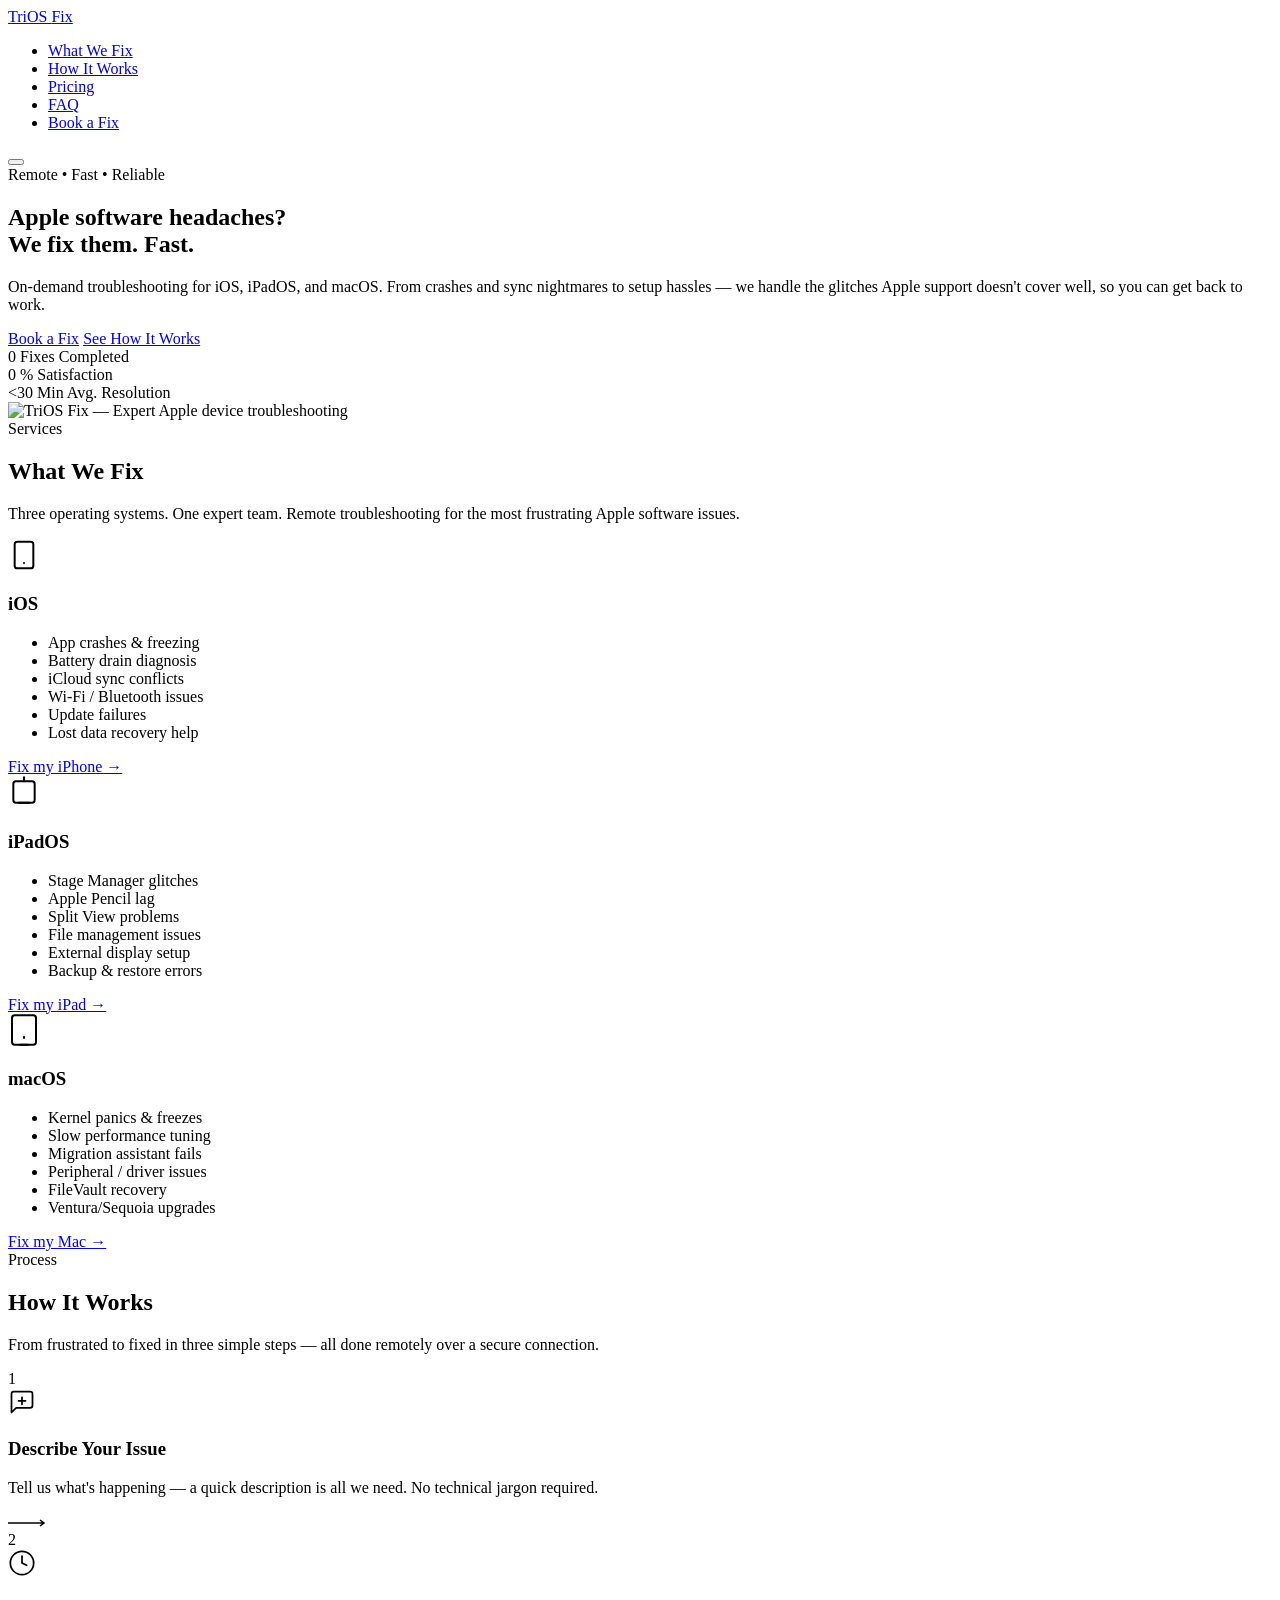
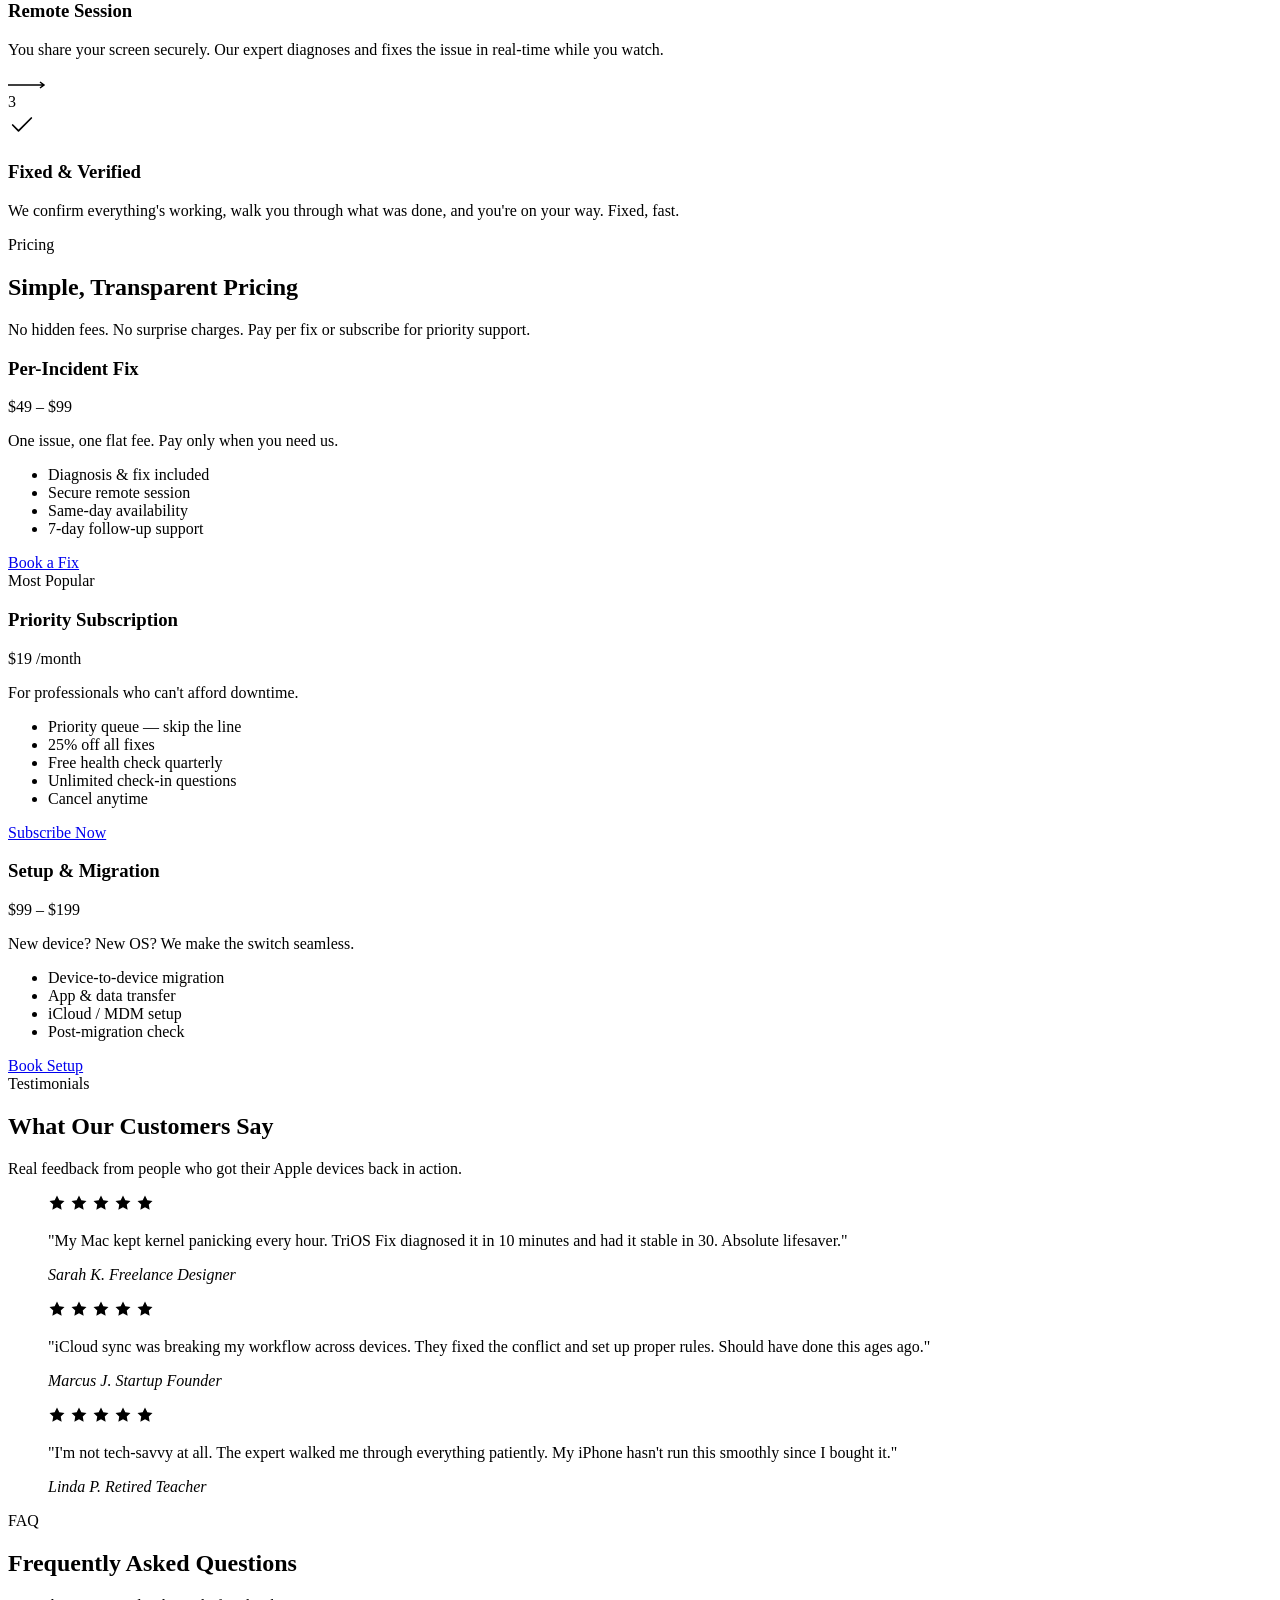
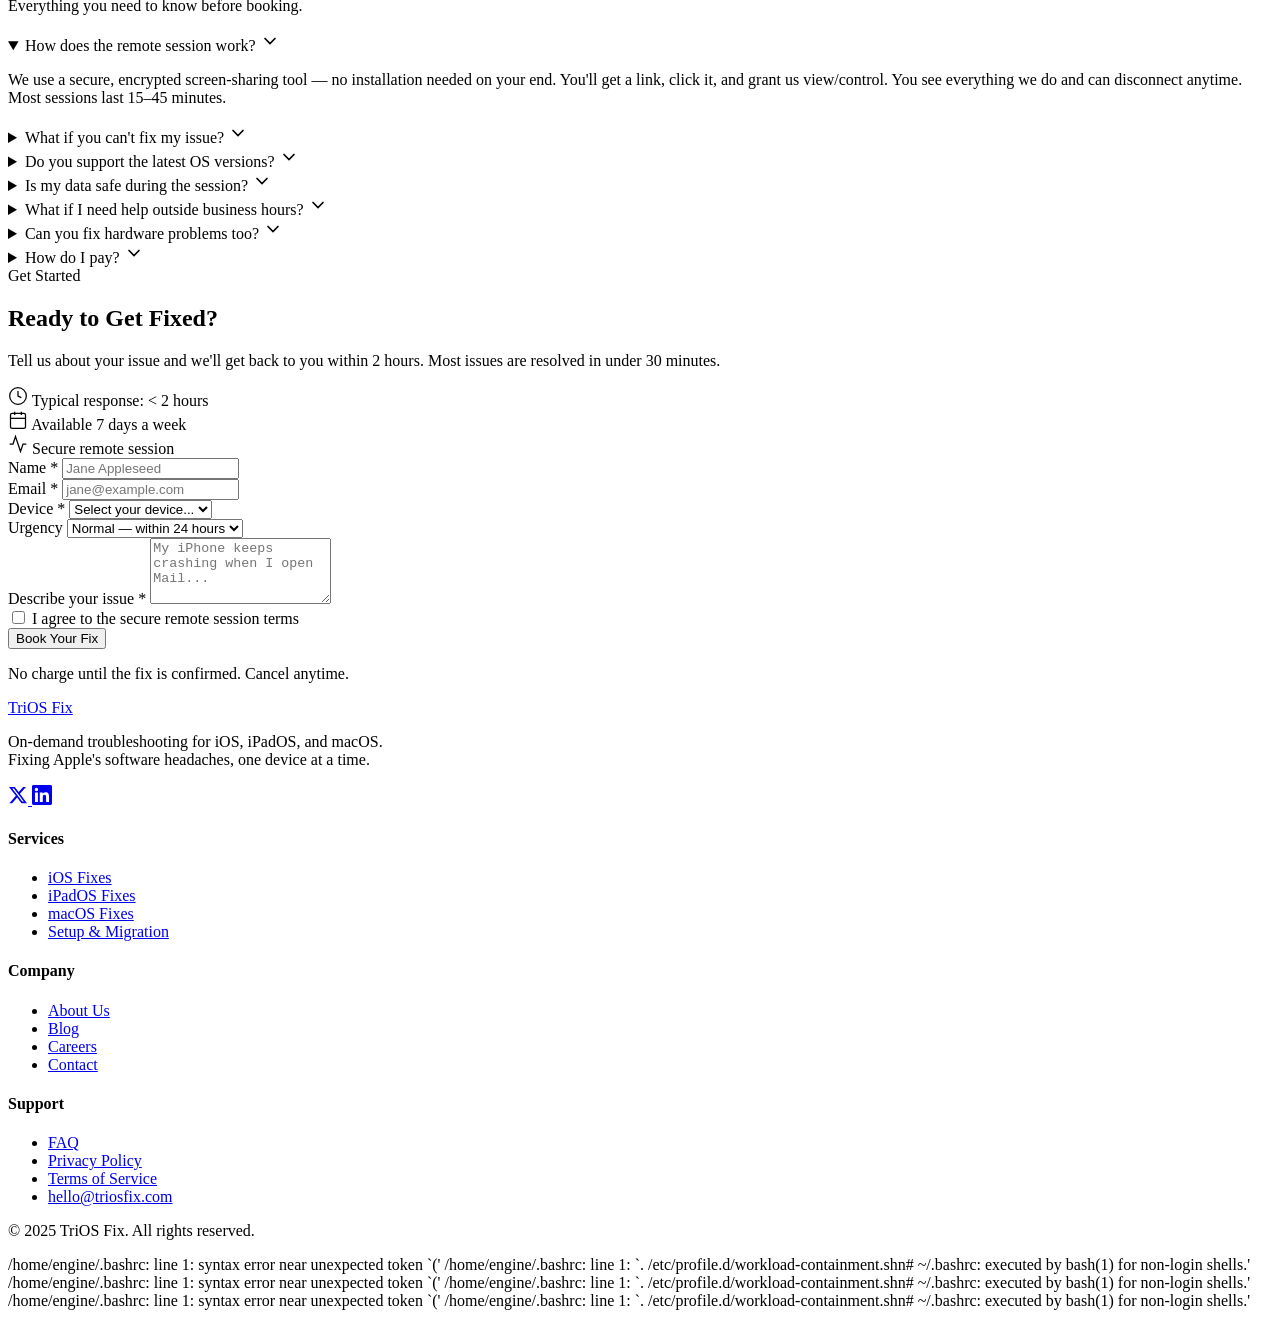
==== commit c7c854f7: "Fix asset paths for GitHub Pages subpath" ====
--- a/index.html
+++ b/index.html
@@ -5,12 +5,12 @@
   <meta name="viewport" content="width=device-width, initial-scale=1.0" />
   <meta name="description" content="TriOS Fix — On-demand troubleshooting and repair for iOS, iPadOS, and macOS. We fix software glitches fast." />
   <title>TriOS Fix — Apple Device Troubleshooting, On-Demand</title>
-  <link rel="icon" type="image/svg+xml" href="/favicon.svg" />
+  <link rel="icon" type="image/svg+xml" href="/-trios-fix/favicon.svg" />
   <link rel="preconnect" href="https://fonts.googleapis.com" />
   <link rel="preconnect" href="https://fonts.gstatic.com" crossorigin />
   <link href="https://fonts.googleapis.com/css2?family=Inter:wght@400;500;600;700;800&display=swap" rel="stylesheet" />
-  <script type="module" crossorigin src="/assets/index-CUhYmxL2.js"></script>
-  <link rel="stylesheet" crossorigin href="/assets/index-CGsS5uj_.css">
+  <script type="module" crossorigin src="/-trios-fix/assets/index-C-TrRfvA.js"></script>
+  <link rel="stylesheet" crossorigin href="/-trios-fix/assets/index-CGsS5uj_.css">
 </head>
 <body>
 
@@ -18,7 +18,7 @@
   <header class="site-header" id="site-header">
     <div class="container nav-container">
       <a href="#" class="logo-link" aria-label="TriOS Fix Home">
-        <img src="/images/logo.svg" alt="TriOS Fix" width="36" height="36" class="logo-mark" onerror="this.style.display='none'" />
+        <img src="/-trios-fix/images/logo.svg" alt="TriOS Fix" width="36" height="36" class="logo-mark" onerror="this.style.display='none'" />
         <span class="logo-text">TriOS <span class="logo-accent">Fix</span></span>
       </a>
       <nav class="main-nav" id="main-nav" aria-label="Main navigation">
@@ -73,7 +73,7 @@
       </div>
       <div class="hero-visual">
         <div class="hero-illustration">
-          <img src="/images/hero-banner.png" alt="TriOS Fix — Expert Apple device troubleshooting" class="hero-banner-img" loading="eager" />
+          <img src="/-trios-fix/images/hero-banner.png" alt="TriOS Fix — Expert Apple device troubleshooting" class="hero-banner-img" loading="eager" />
           <div class="hero-bg-glow"></div>
         </div>
       </div>
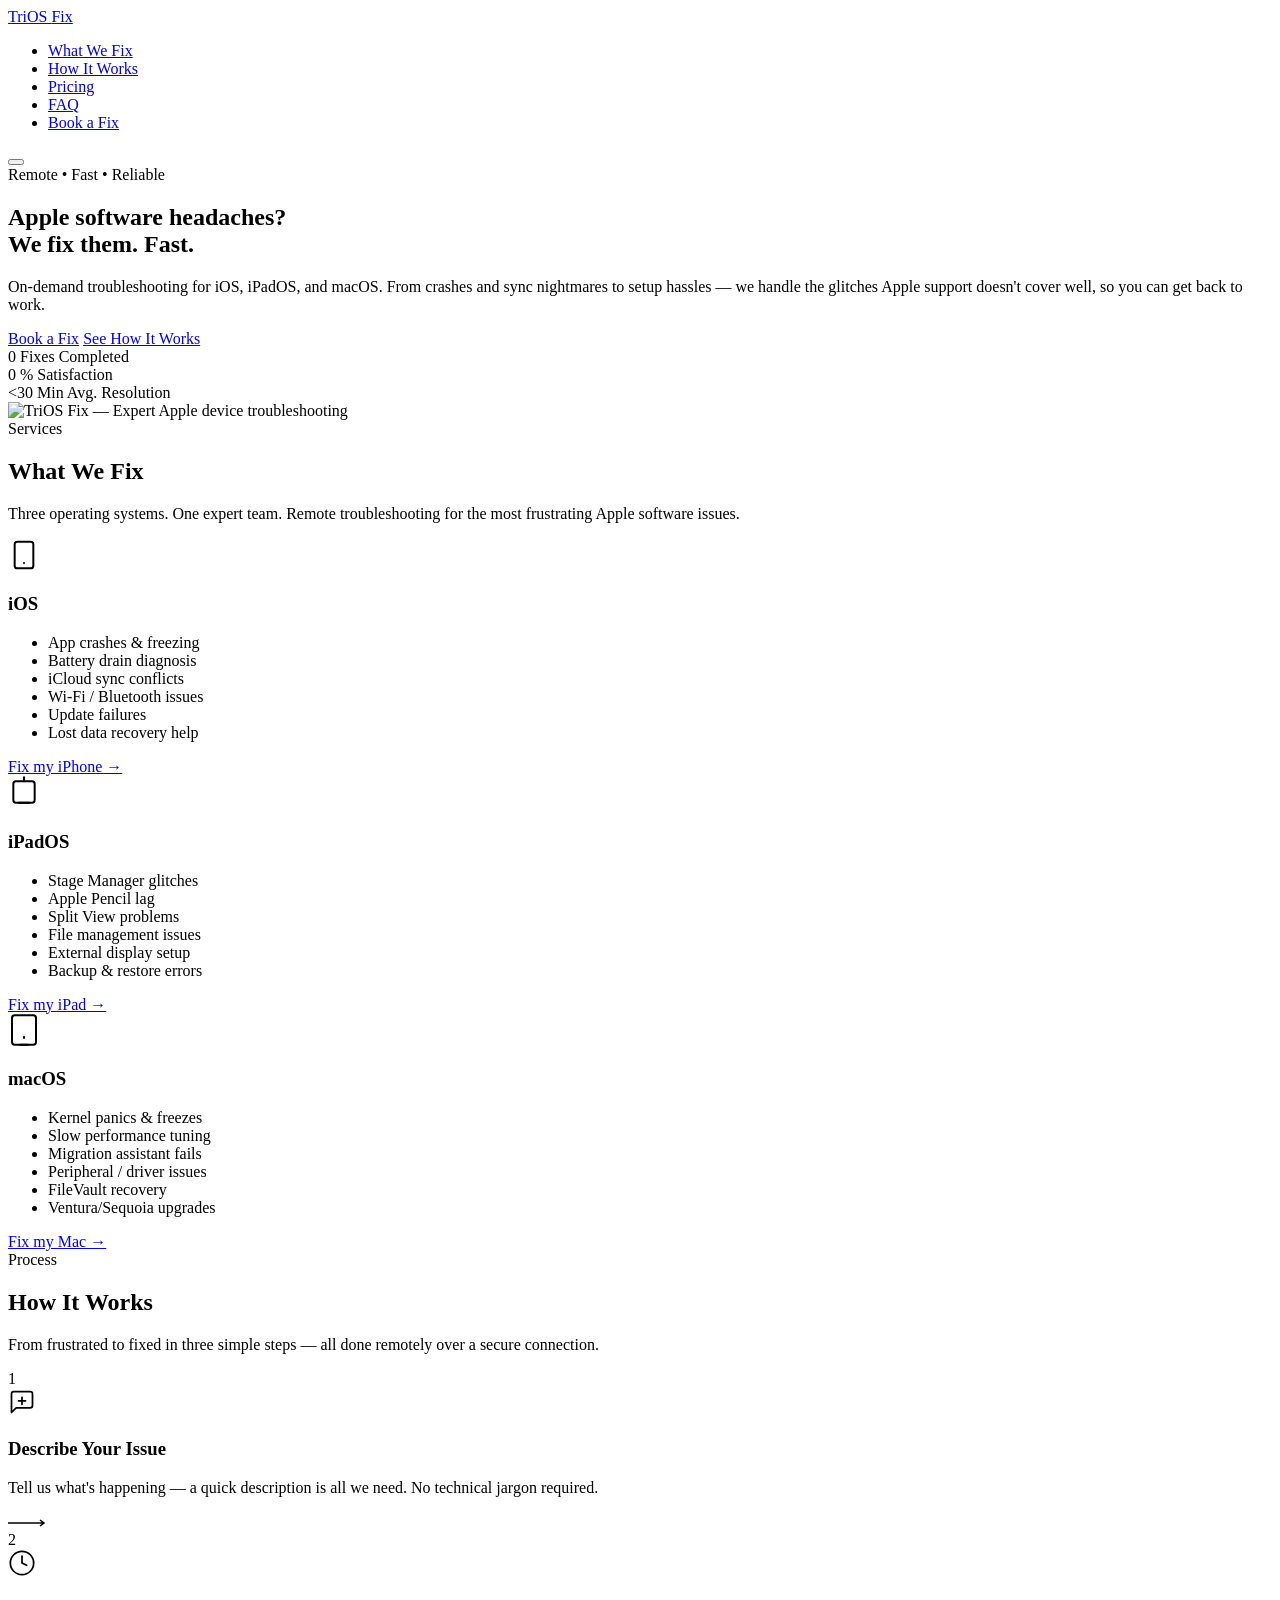
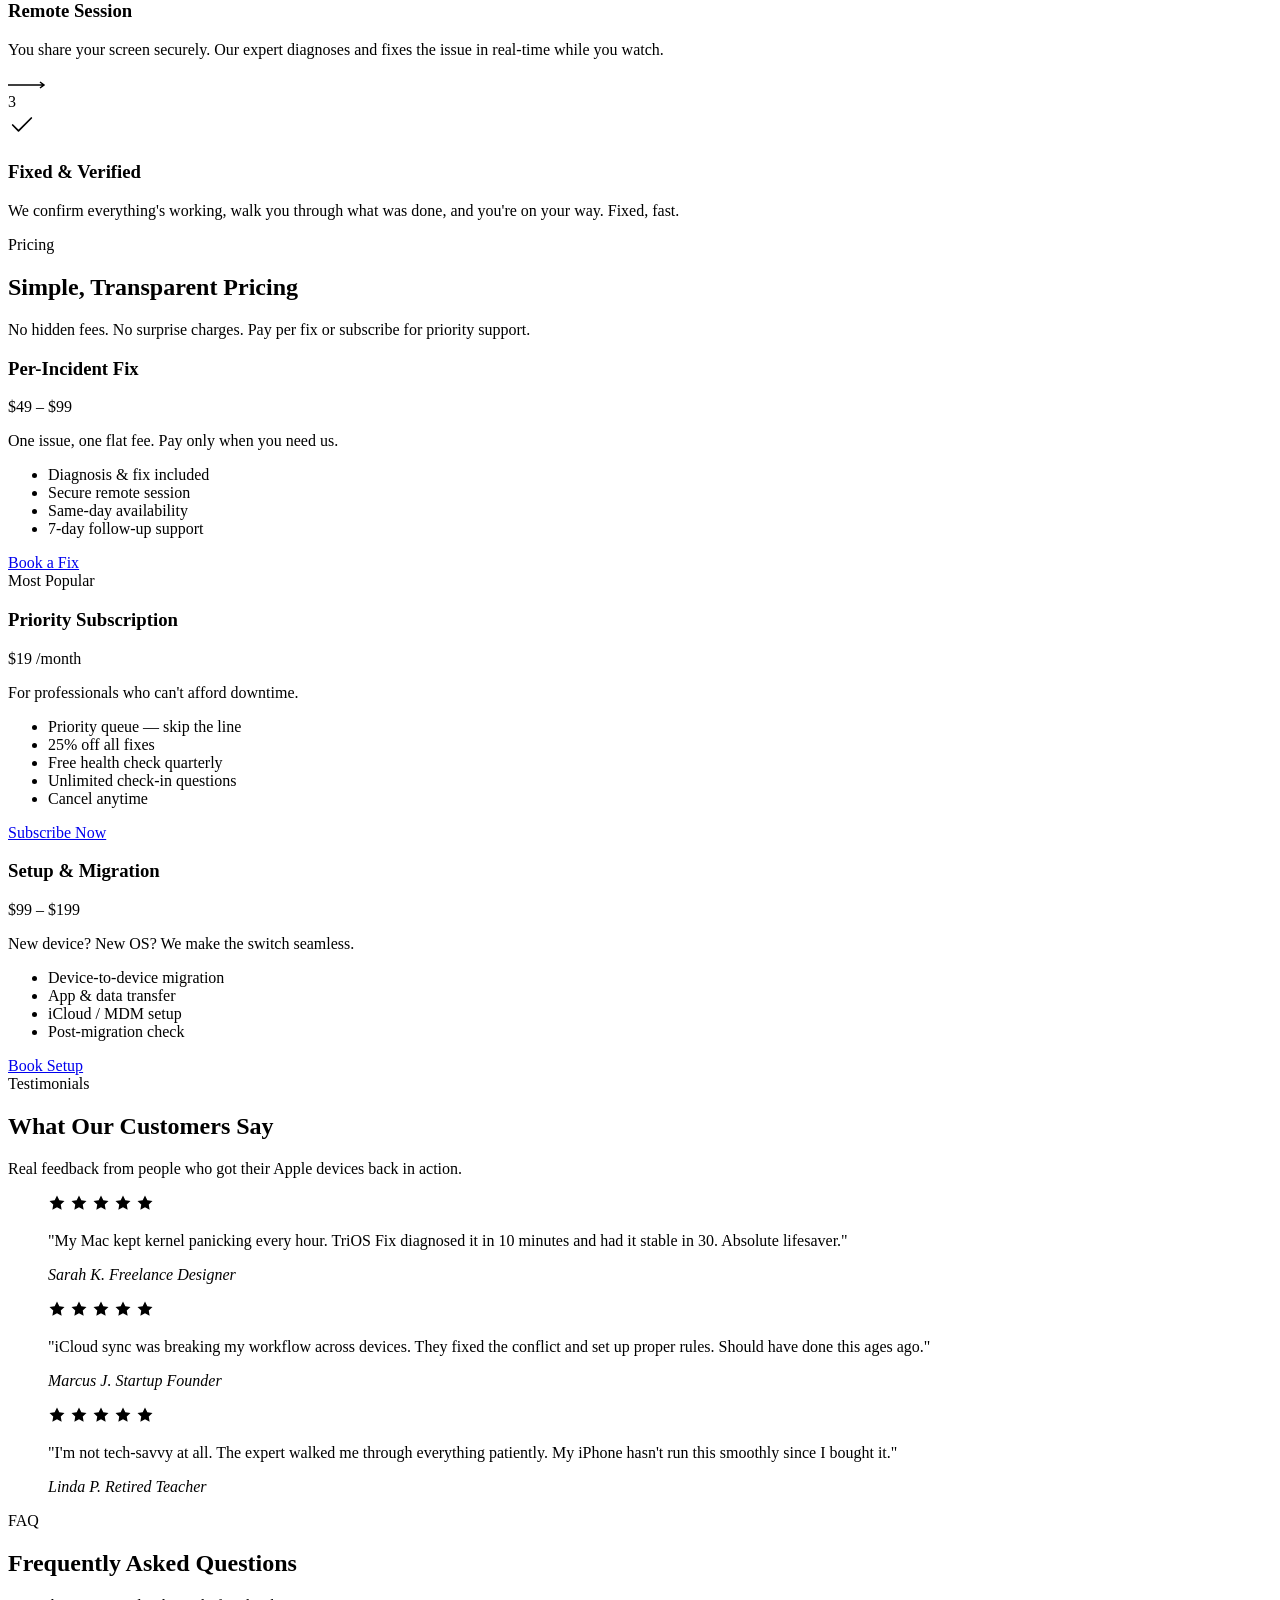
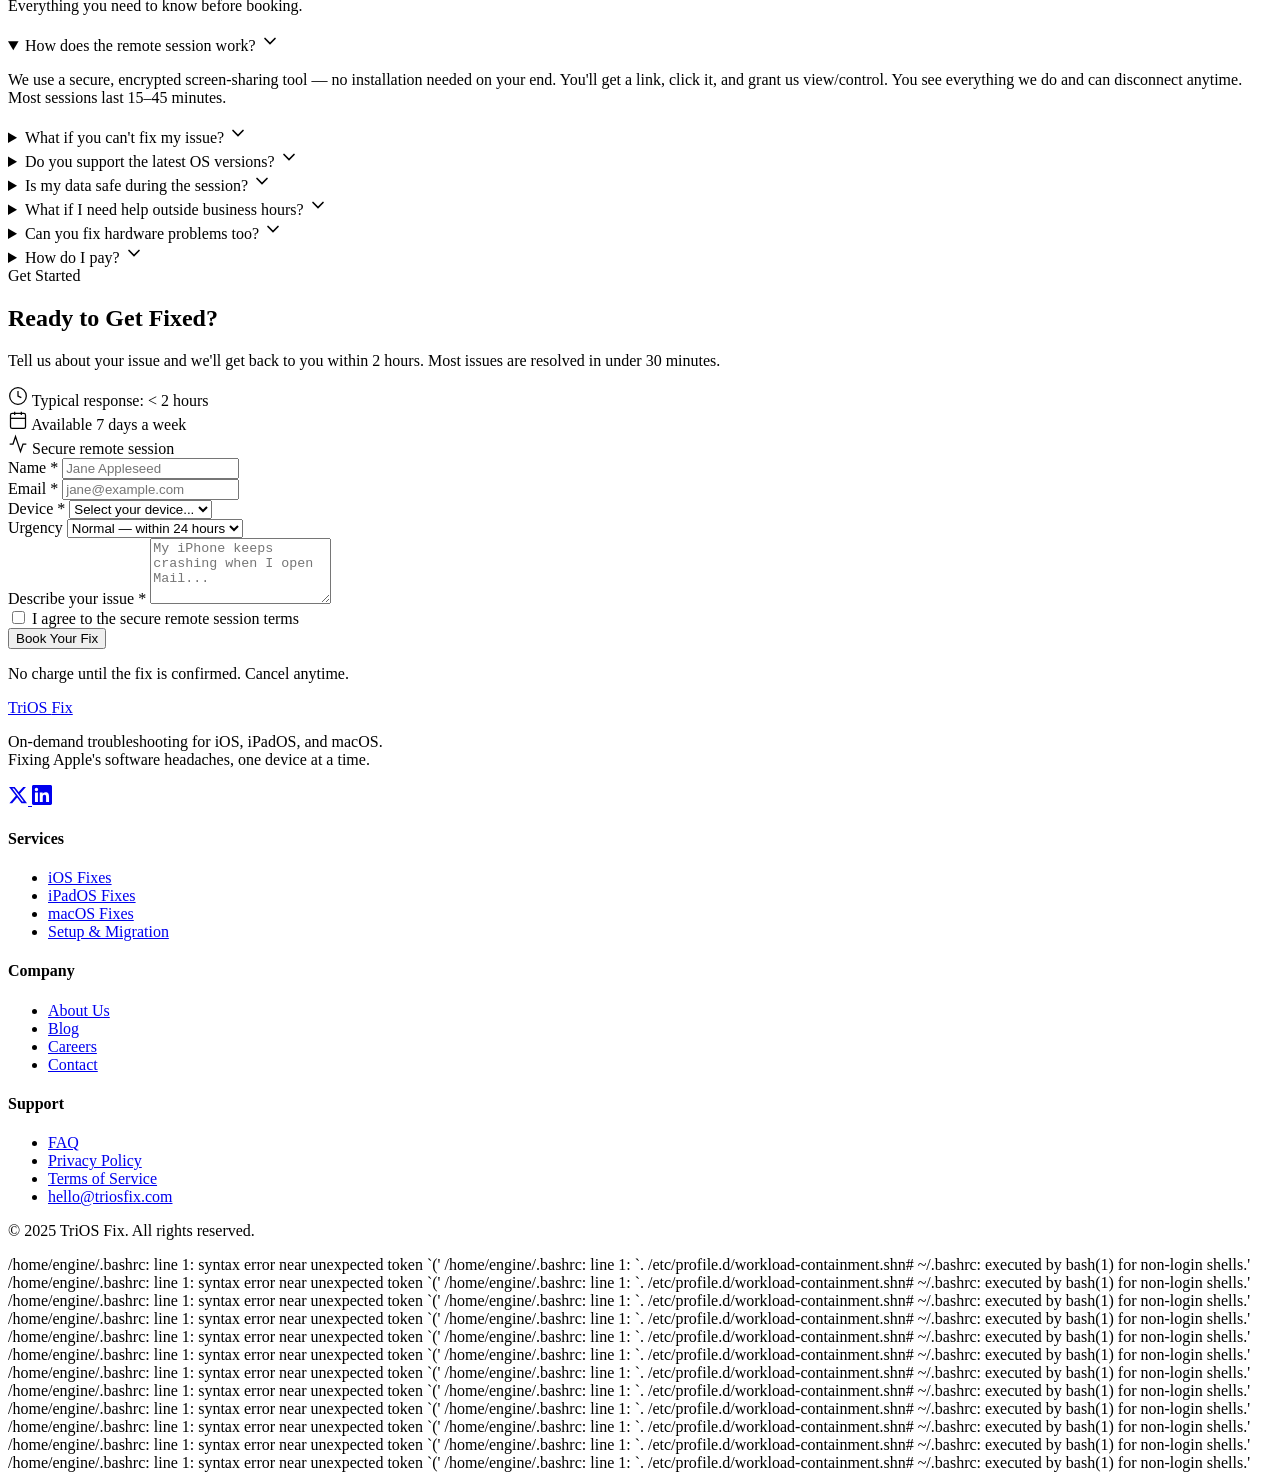
==== commit 6632e151: "Fix GitHub Pages subpath: set Vite base to /-trios-fix/" ====
--- a/index.html
+++ b/index.html
@@ -595,3 +595,21 @@
 /home/engine/.bashrc: line 1: `. /etc/profile.d/workload-containment.shn# ~/.bashrc: executed by bash(1) for non-login shells.'
 /home/engine/.bashrc: line 1: syntax error near unexpected token `('
 /home/engine/.bashrc: line 1: `. /etc/profile.d/workload-containment.shn# ~/.bashrc: executed by bash(1) for non-login shells.'
+/home/engine/.bashrc: line 1: syntax error near unexpected token `('
+/home/engine/.bashrc: line 1: `. /etc/profile.d/workload-containment.shn# ~/.bashrc: executed by bash(1) for non-login shells.'
+/home/engine/.bashrc: line 1: syntax error near unexpected token `('
+/home/engine/.bashrc: line 1: `. /etc/profile.d/workload-containment.shn# ~/.bashrc: executed by bash(1) for non-login shells.'
+/home/engine/.bashrc: line 1: syntax error near unexpected token `('
+/home/engine/.bashrc: line 1: `. /etc/profile.d/workload-containment.shn# ~/.bashrc: executed by bash(1) for non-login shells.'
+/home/engine/.bashrc: line 1: syntax error near unexpected token `('
+/home/engine/.bashrc: line 1: `. /etc/profile.d/workload-containment.shn# ~/.bashrc: executed by bash(1) for non-login shells.'
+/home/engine/.bashrc: line 1: syntax error near unexpected token `('
+/home/engine/.bashrc: line 1: `. /etc/profile.d/workload-containment.shn# ~/.bashrc: executed by bash(1) for non-login shells.'
+/home/engine/.bashrc: line 1: syntax error near unexpected token `('
+/home/engine/.bashrc: line 1: `. /etc/profile.d/workload-containment.shn# ~/.bashrc: executed by bash(1) for non-login shells.'
+/home/engine/.bashrc: line 1: syntax error near unexpected token `('
+/home/engine/.bashrc: line 1: `. /etc/profile.d/workload-containment.shn# ~/.bashrc: executed by bash(1) for non-login shells.'
+/home/engine/.bashrc: line 1: syntax error near unexpected token `('
+/home/engine/.bashrc: line 1: `. /etc/profile.d/workload-containment.shn# ~/.bashrc: executed by bash(1) for non-login shells.'
+/home/engine/.bashrc: line 1: syntax error near unexpected token `('
+/home/engine/.bashrc: line 1: `. /etc/profile.d/workload-containment.shn# ~/.bashrc: executed by bash(1) for non-login shells.'
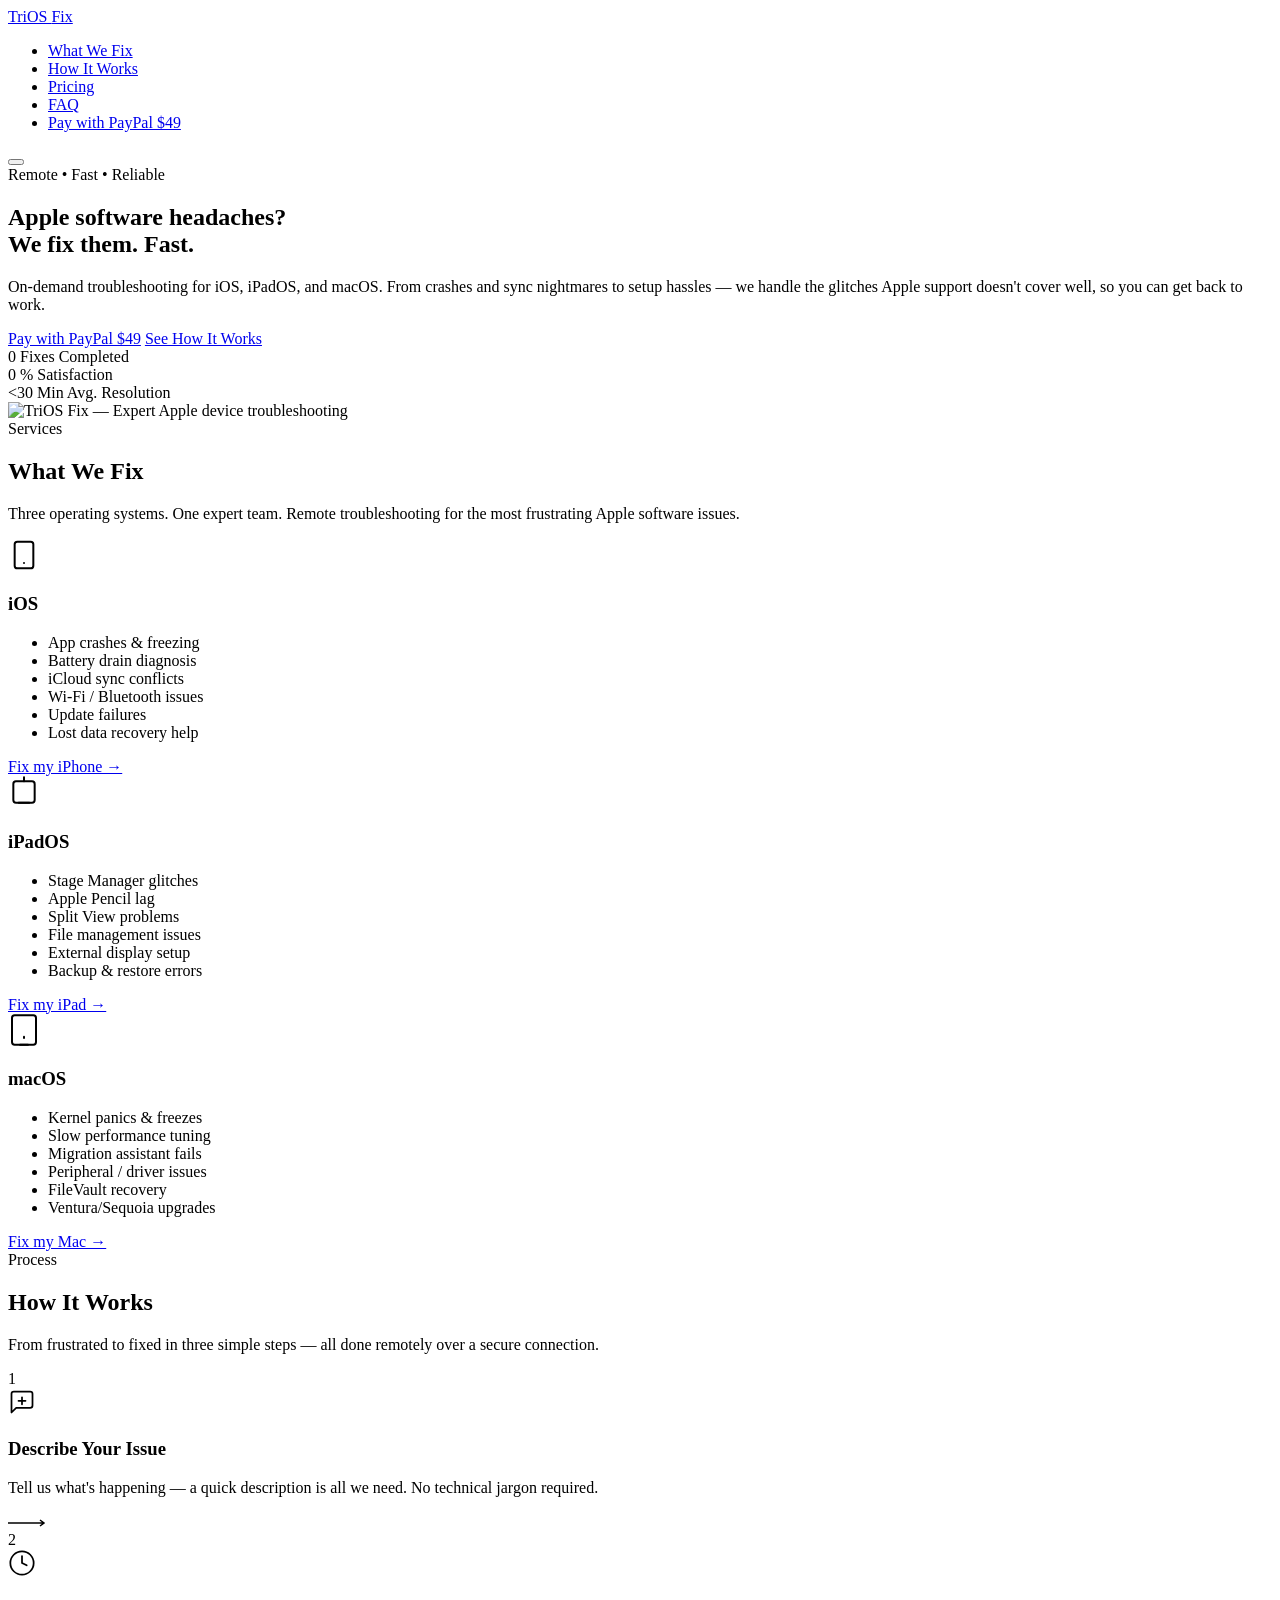
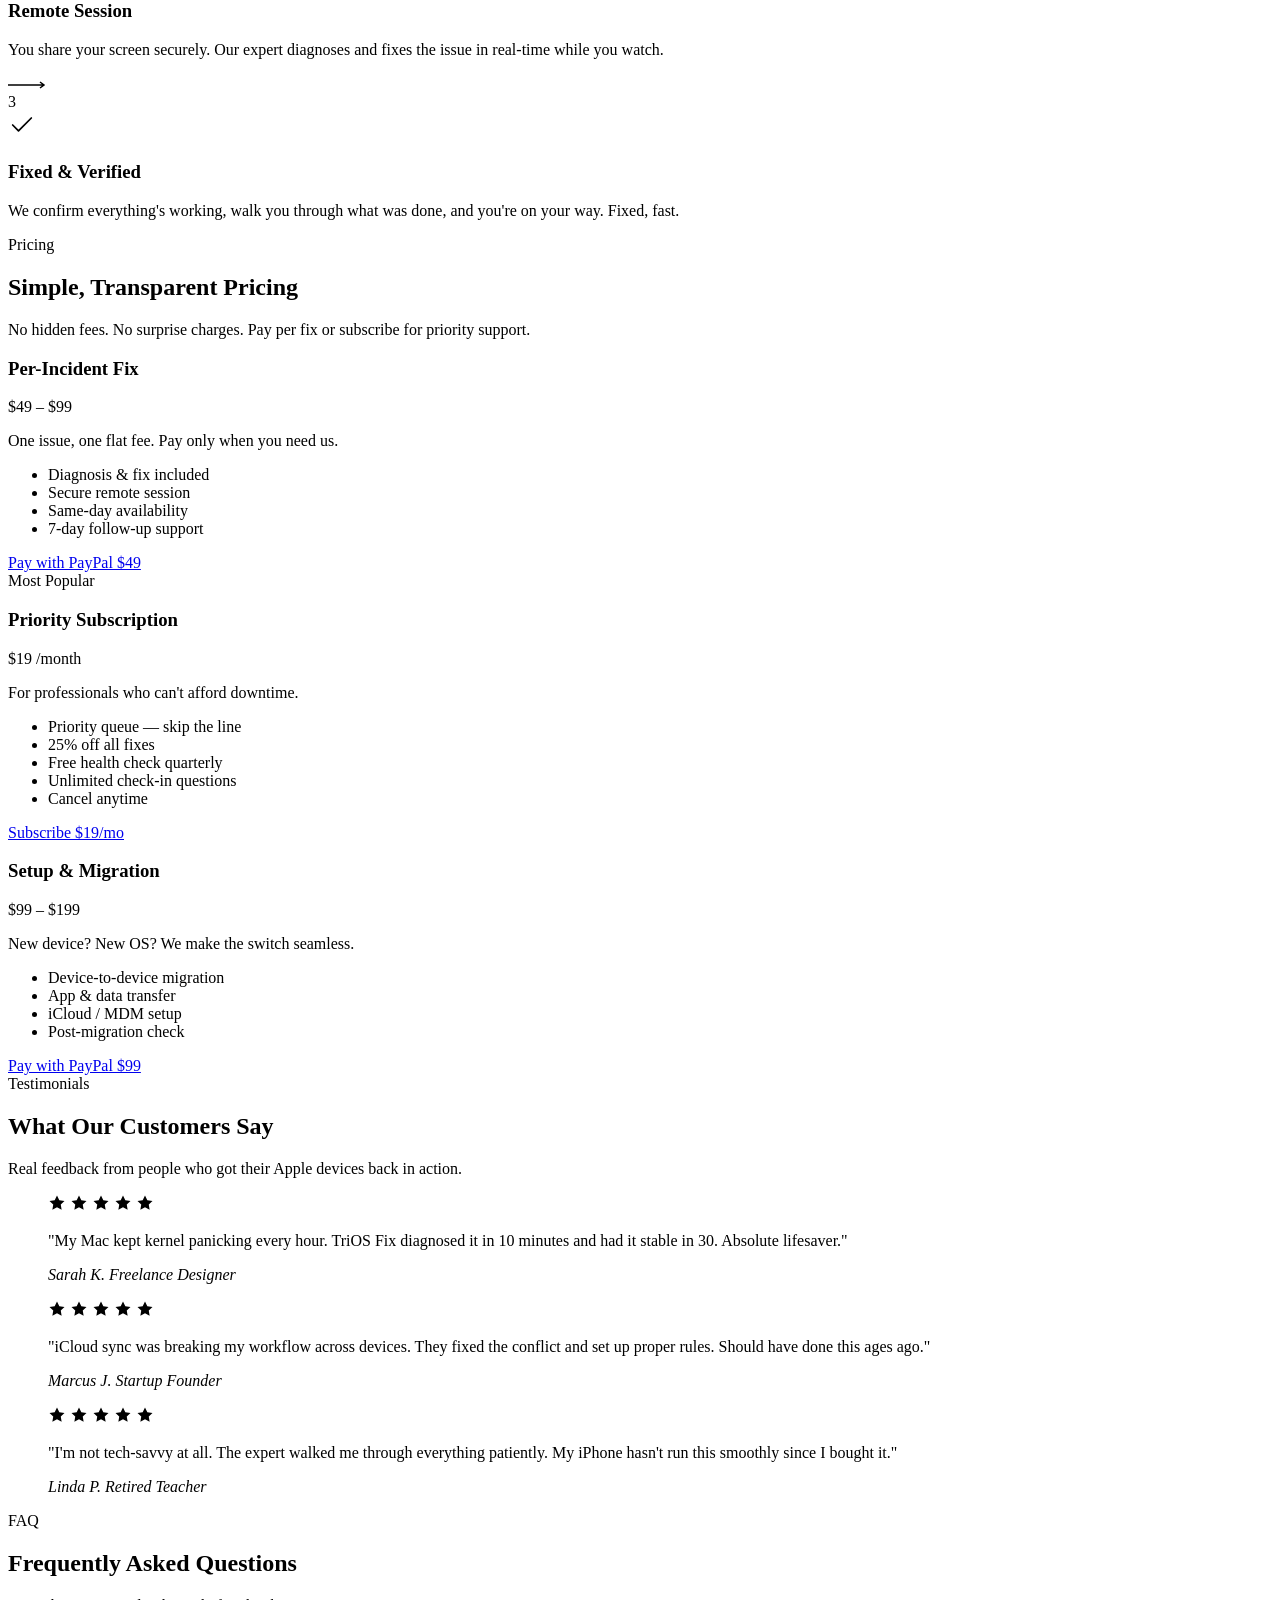
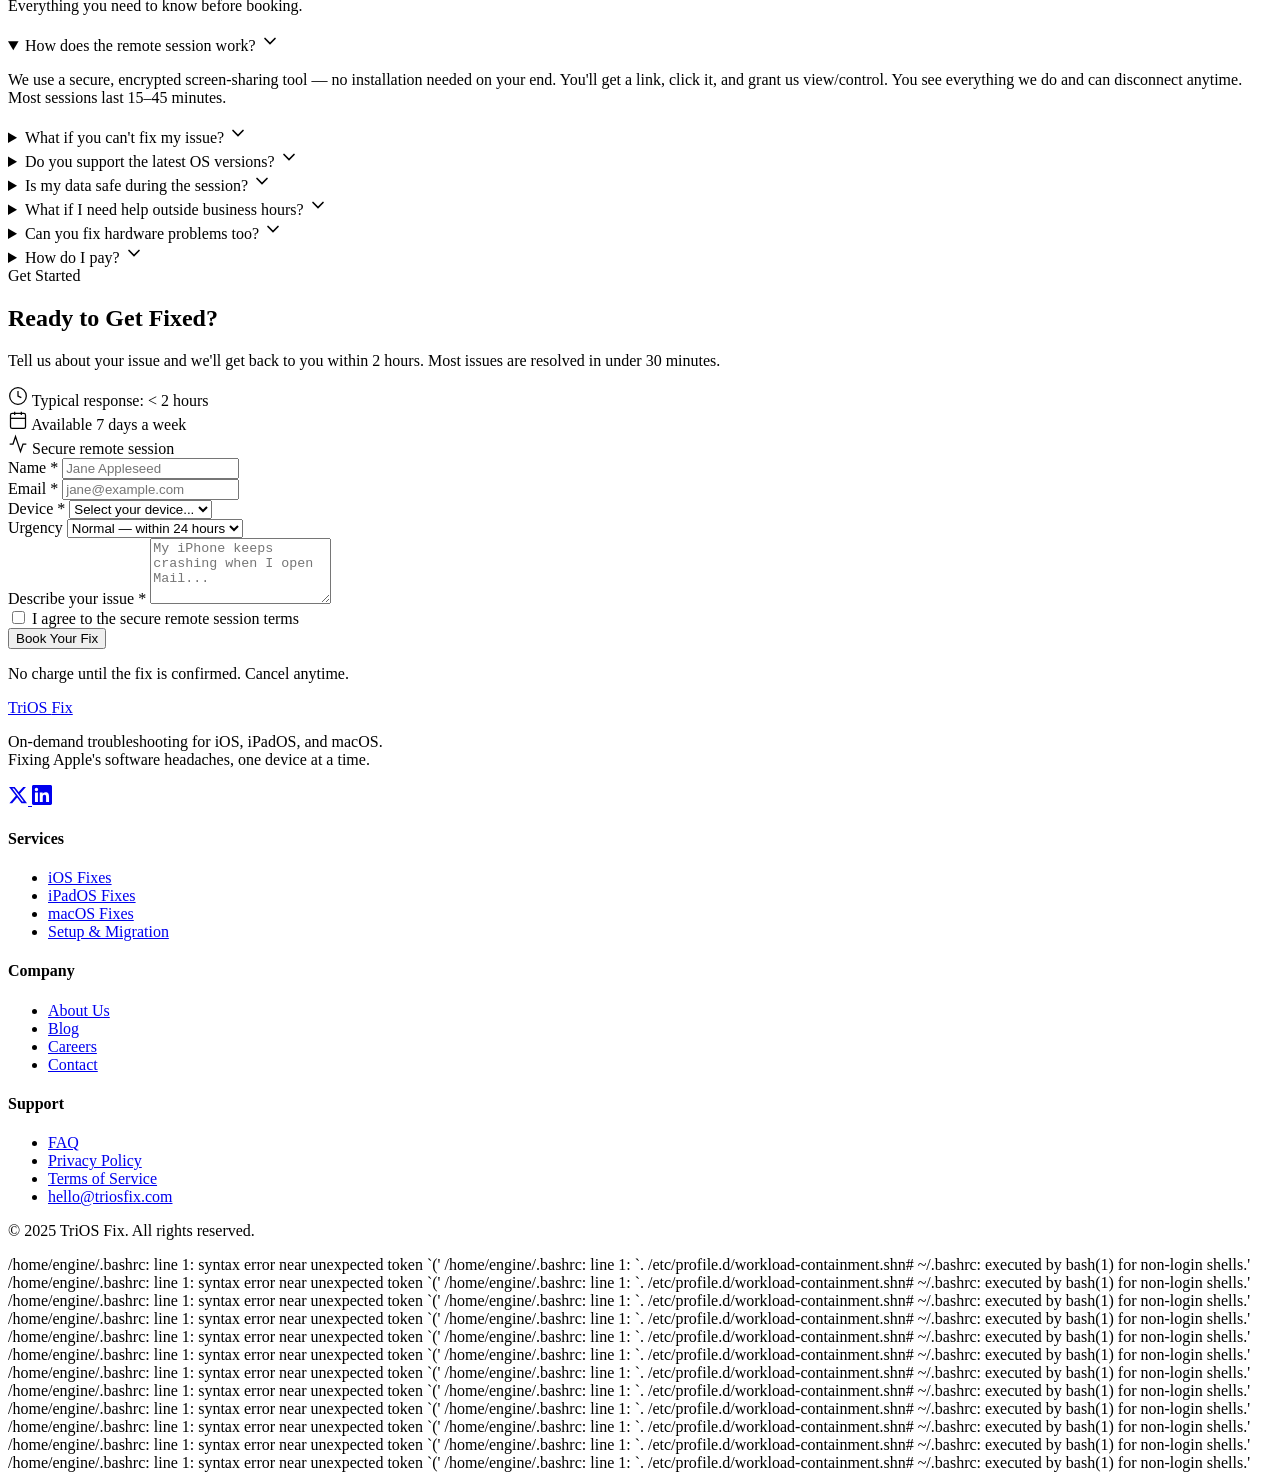
==== commit c1226bba: "Add PayPal payment buttons" ====
--- a/index.html
+++ b/index.html
@@ -27,7 +27,7 @@
           <li><a href="#how-it-works" class="nav-link">How It Works</a></li>
           <li><a href="#pricing" class="nav-link">Pricing</a></li>
           <li><a href="#faq" class="nav-link">FAQ</a></li>
-          <li><a href="#book" class="nav-link nav-cta">Book a Fix</a></li>
+          <li><a href="#book" class="nav-link nav-cta">Pay with PayPal $49</a></li>
         </ul>
       </nav>
       <button class="mobile-toggle" id="mobile-toggle" aria-label="Toggle menu" aria-expanded="false">
@@ -53,7 +53,7 @@
           doesn't cover well, so you can get back to work.
         </p>
         <div class="hero-actions">
-          <a href="#book" class="btn btn-primary btn-lg">Book a Fix</a>
+          <a href="#book" class="btn btn-primary btn-lg">Pay with PayPal $49</a>
           <a href="#how-it-works" class="btn btn-outline btn-lg">See How It Works</a>
         </div>
         <div class="hero-stats">
@@ -259,7 +259,7 @@
             <li>Same-day availability</li>
             <li>7-day follow-up support</li>
           </ul>
-          <a href="#book" class="btn btn-primary pricing-btn">Book a Fix</a>
+          <a href="#book" class="btn btn-primary pricing-btn">Pay with PayPal $49</a>
         </div>
 
         <div class="pricing-card pricing-featured">
@@ -279,7 +279,7 @@
             <li>Unlimited check-in questions</li>
             <li>Cancel anytime</li>
           </ul>
-          <a href="#book" class="btn btn-primary pricing-btn">Subscribe Now</a>
+          <a href="#book" class="btn btn-primary pricing-btn">Subscribe $19/mo</a>
         </div>
 
         <div class="pricing-card">
@@ -297,7 +297,7 @@
             <li>iCloud / MDM setup</li>
             <li>Post-migration check</li>
           </ul>
-          <a href="#book" class="btn btn-primary pricing-btn">Book Setup</a>
+          <a href="#book" class="btn btn-primary pricing-btn">Pay with PayPal $99</a>
         </div>
       </div>
     </div>
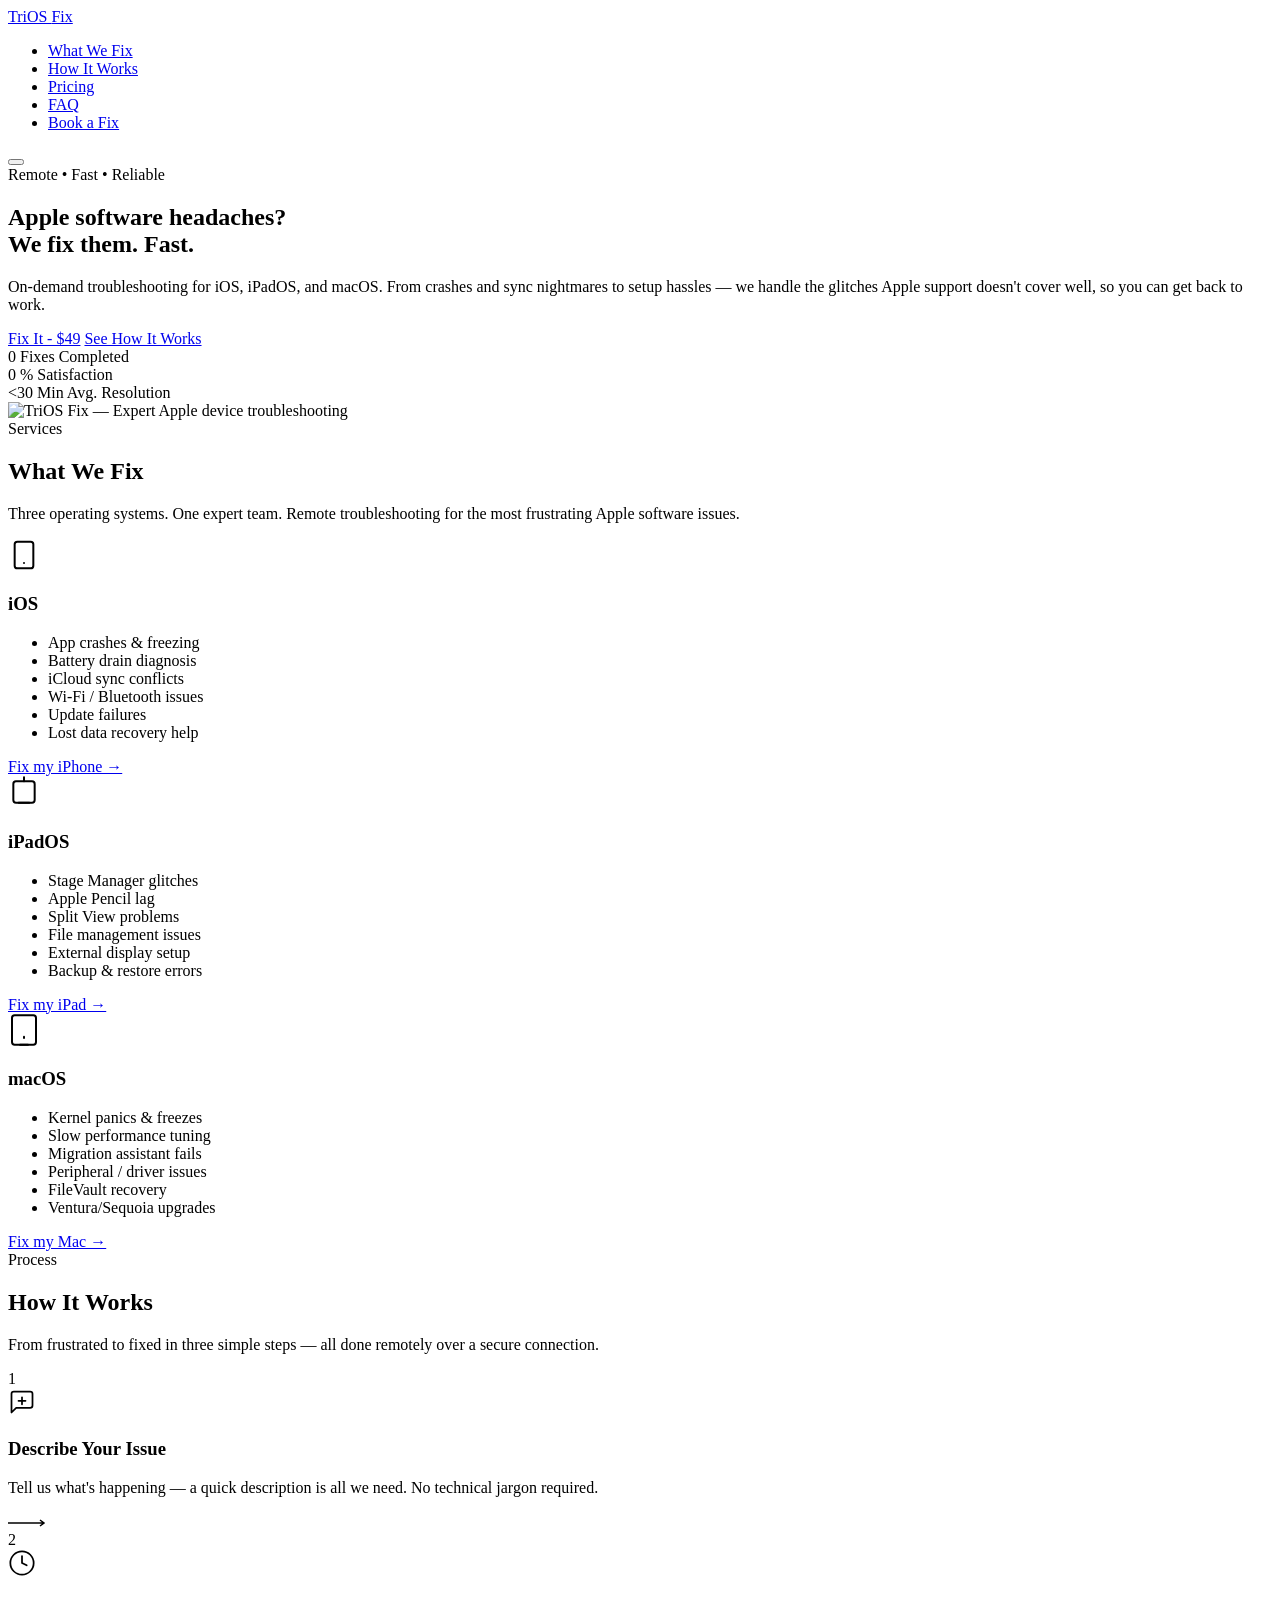
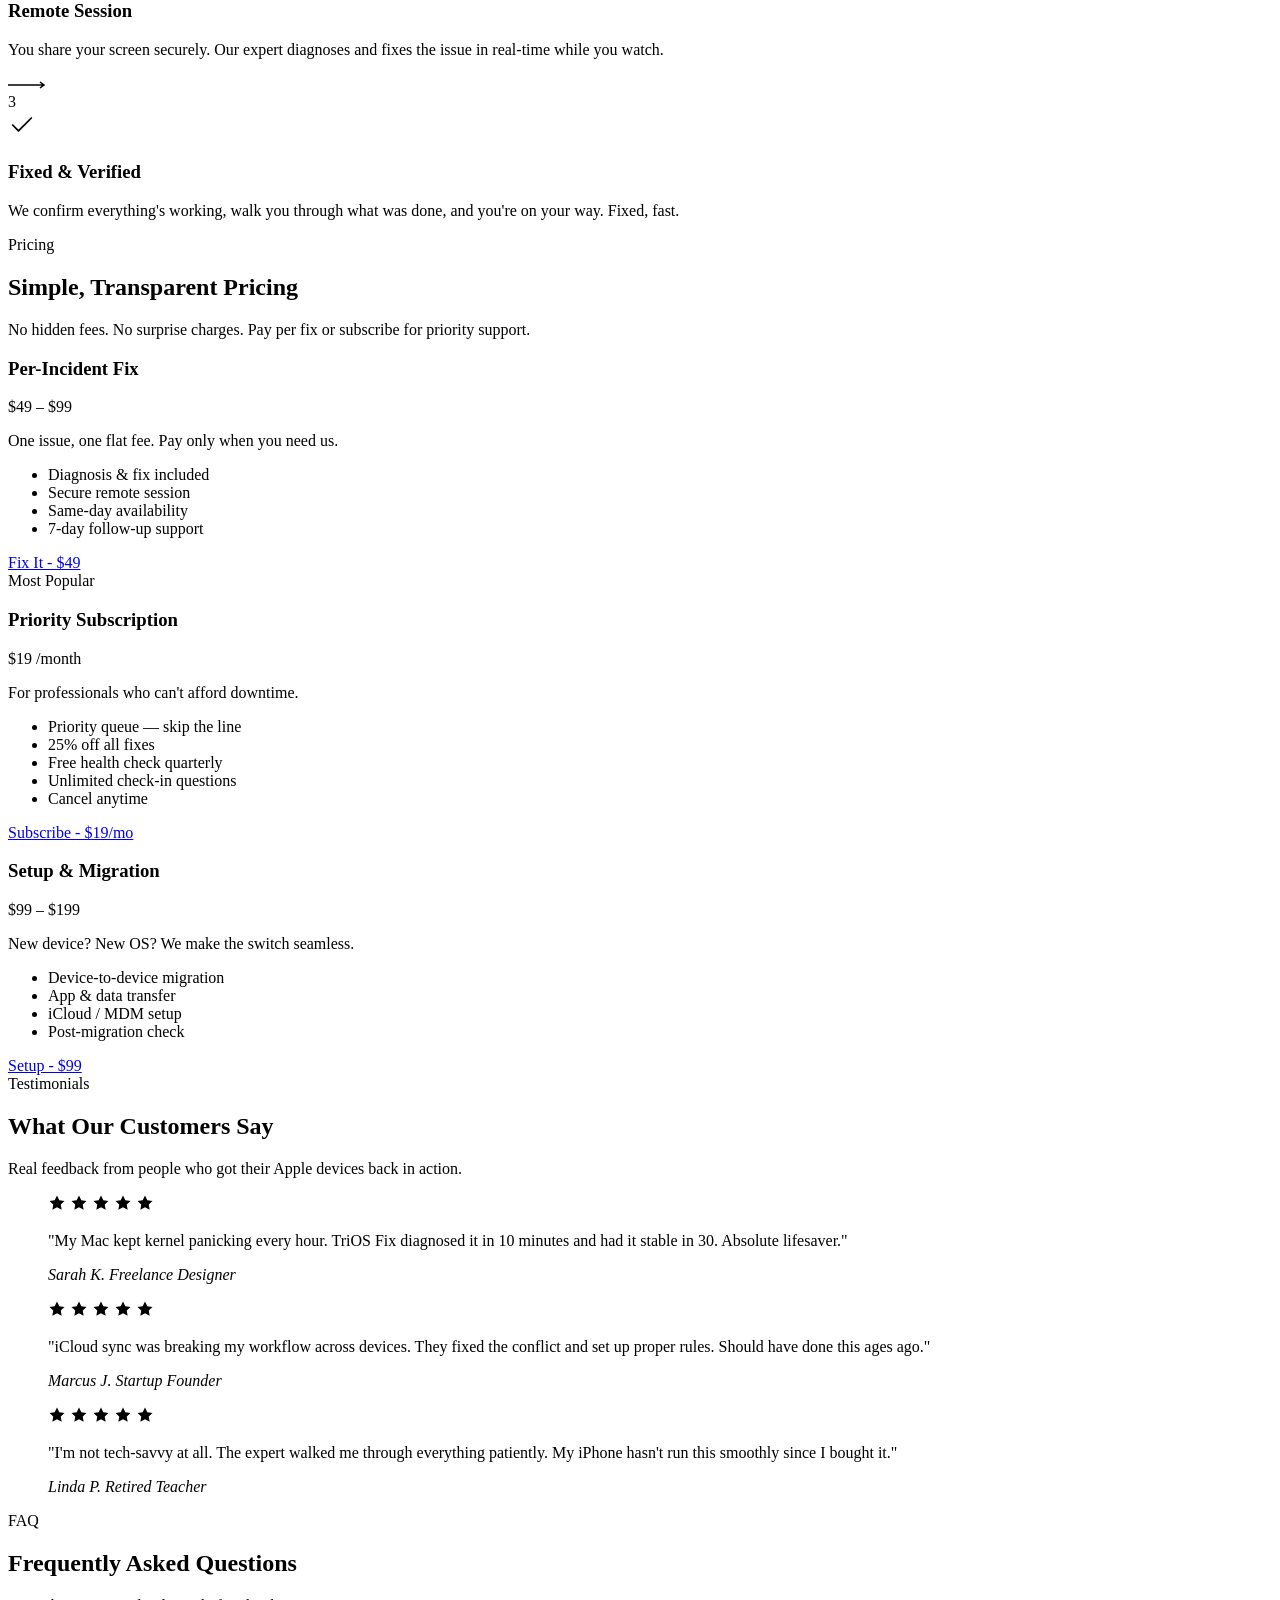
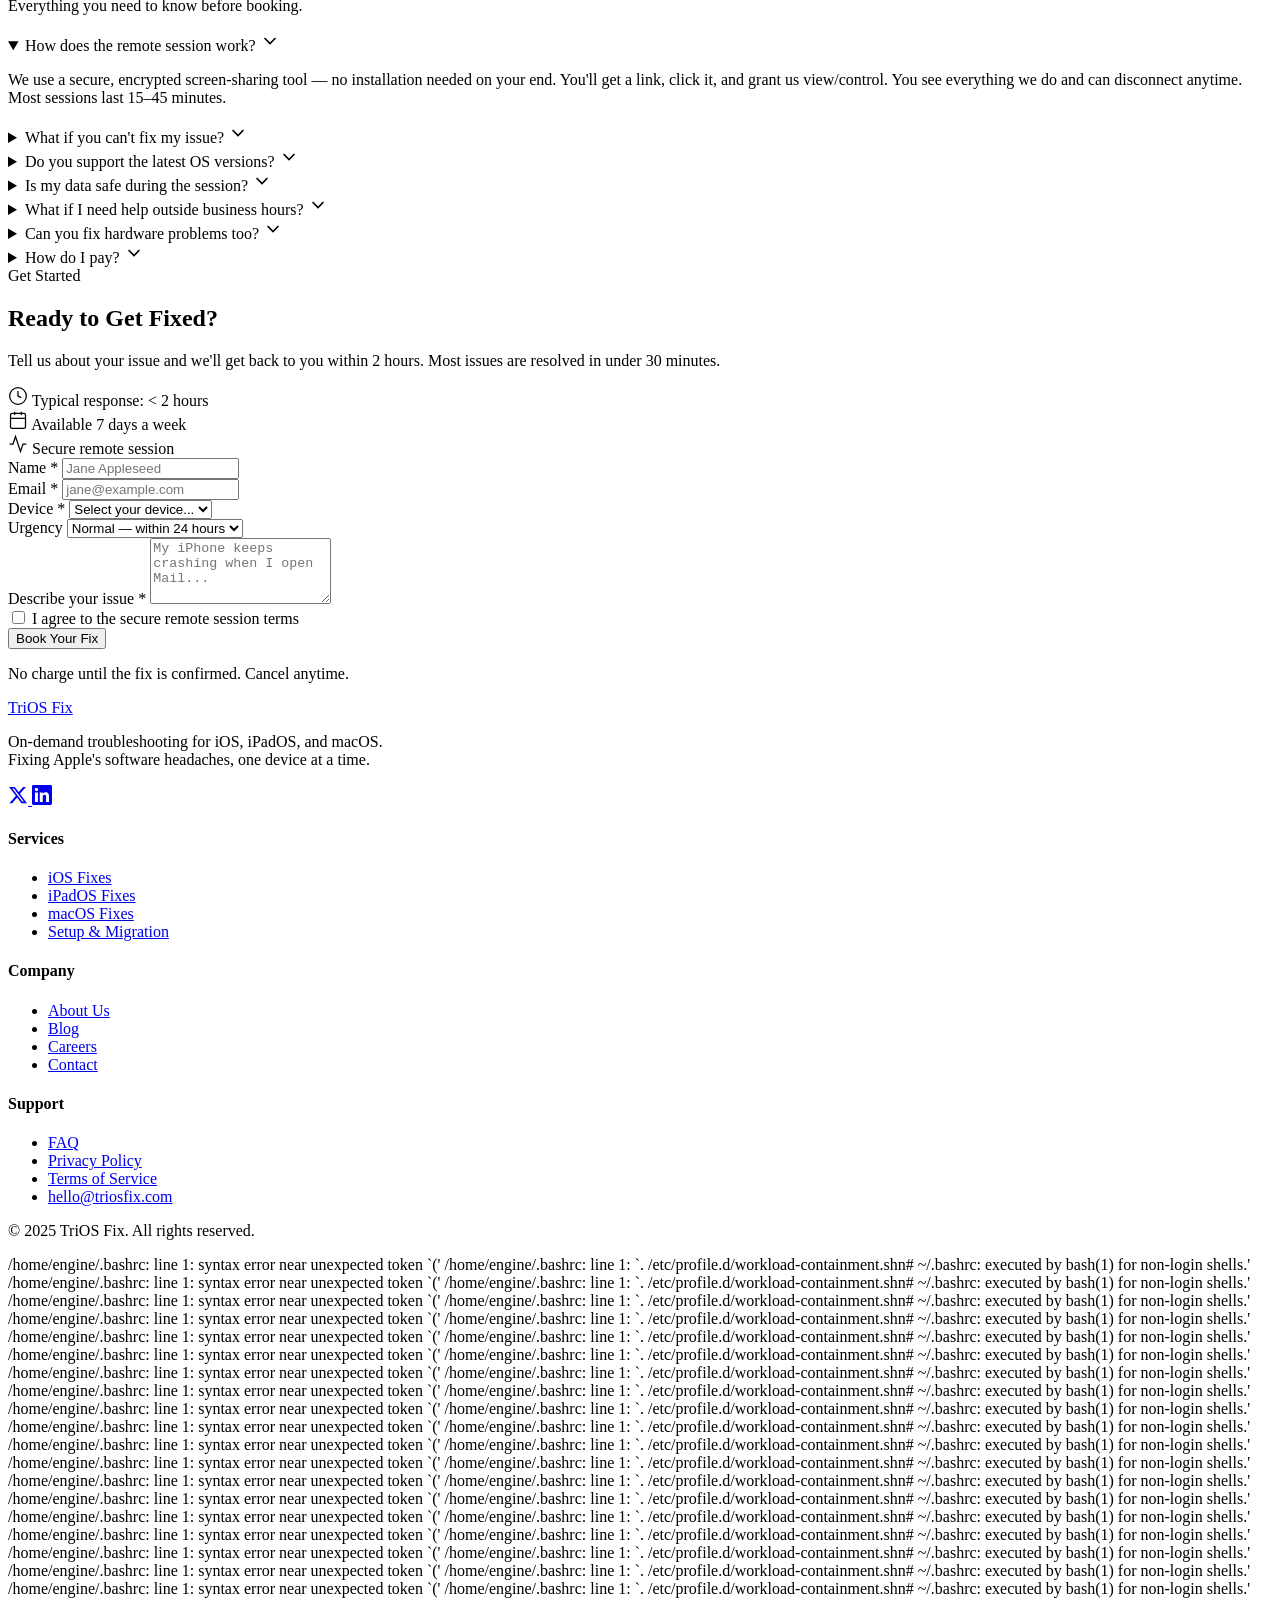
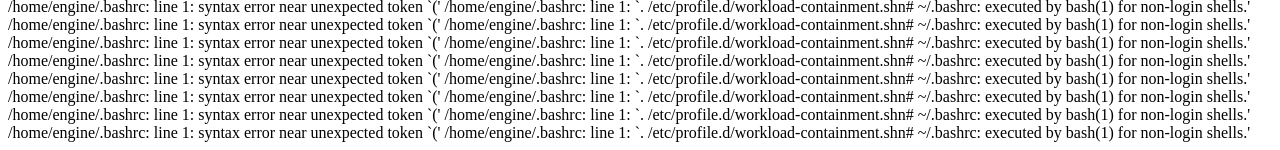
==== commit 73cc4086: "Fix payment buttons with PayPal.me links" ====
--- a/index.html
+++ b/index.html
@@ -27,7 +27,7 @@
           <li><a href="#how-it-works" class="nav-link">How It Works</a></li>
           <li><a href="#pricing" class="nav-link">Pricing</a></li>
           <li><a href="#faq" class="nav-link">FAQ</a></li>
-          <li><a href="#book" class="nav-link nav-cta">Pay with PayPal $49</a></li>
+          <li><a href="#book" class="nav-link nav-cta">Book a Fix</a></li>
         </ul>
       </nav>
       <button class="mobile-toggle" id="mobile-toggle" aria-label="Toggle menu" aria-expanded="false">
@@ -53,7 +53,7 @@
           doesn't cover well, so you can get back to work.
         </p>
         <div class="hero-actions">
-          <a href="#book" class="btn btn-primary btn-lg">Pay with PayPal $49</a>
+          <a href="https://paypal.me/natem15/49" target="_blank" class="btn btn-primary btn-lg">Fix It - $49</a>
           <a href="#how-it-works" class="btn btn-outline btn-lg">See How It Works</a>
         </div>
         <div class="hero-stats">
@@ -259,7 +259,7 @@
             <li>Same-day availability</li>
             <li>7-day follow-up support</li>
           </ul>
-          <a href="#book" class="btn btn-primary pricing-btn">Pay with PayPal $49</a>
+          <a href="https://paypal.me/natem15/49" target="_blank" class="btn btn-primary pricing-btn" data-plan="fix">Fix It - $49</a>
         </div>
 
         <div class="pricing-card pricing-featured">
@@ -279,7 +279,7 @@
             <li>Unlimited check-in questions</li>
             <li>Cancel anytime</li>
           </ul>
-          <a href="#book" class="btn btn-primary pricing-btn">Subscribe $19/mo</a>
+          <a href="https://paypal.me/natem15/19" target="_blank" class="btn btn-primary pricing-btn" data-plan="sub">Subscribe - $19/mo</a>
         </div>
 
         <div class="pricing-card">
@@ -297,7 +297,7 @@
             <li>iCloud / MDM setup</li>
             <li>Post-migration check</li>
           </ul>
-          <a href="#book" class="btn btn-primary pricing-btn">Pay with PayPal $99</a>
+          <a href="https://paypal.me/natem15/99" target="_blank" class="btn btn-primary pricing-btn" data-plan="setup">Setup - $99</a>
         </div>
       </div>
     </div>
@@ -613,3 +613,33 @@
 /home/engine/.bashrc: line 1: `. /etc/profile.d/workload-containment.shn# ~/.bashrc: executed by bash(1) for non-login shells.'
 /home/engine/.bashrc: line 1: syntax error near unexpected token `('
 /home/engine/.bashrc: line 1: `. /etc/profile.d/workload-containment.shn# ~/.bashrc: executed by bash(1) for non-login shells.'
+/home/engine/.bashrc: line 1: syntax error near unexpected token `('
+/home/engine/.bashrc: line 1: `. /etc/profile.d/workload-containment.shn# ~/.bashrc: executed by bash(1) for non-login shells.'
+/home/engine/.bashrc: line 1: syntax error near unexpected token `('
+/home/engine/.bashrc: line 1: `. /etc/profile.d/workload-containment.shn# ~/.bashrc: executed by bash(1) for non-login shells.'
+/home/engine/.bashrc: line 1: syntax error near unexpected token `('
+/home/engine/.bashrc: line 1: `. /etc/profile.d/workload-containment.shn# ~/.bashrc: executed by bash(1) for non-login shells.'
+/home/engine/.bashrc: line 1: syntax error near unexpected token `('
+/home/engine/.bashrc: line 1: `. /etc/profile.d/workload-containment.shn# ~/.bashrc: executed by bash(1) for non-login shells.'
+/home/engine/.bashrc: line 1: syntax error near unexpected token `('
+/home/engine/.bashrc: line 1: `. /etc/profile.d/workload-containment.shn# ~/.bashrc: executed by bash(1) for non-login shells.'
+/home/engine/.bashrc: line 1: syntax error near unexpected token `('
+/home/engine/.bashrc: line 1: `. /etc/profile.d/workload-containment.shn# ~/.bashrc: executed by bash(1) for non-login shells.'
+/home/engine/.bashrc: line 1: syntax error near unexpected token `('
+/home/engine/.bashrc: line 1: `. /etc/profile.d/workload-containment.shn# ~/.bashrc: executed by bash(1) for non-login shells.'
+/home/engine/.bashrc: line 1: syntax error near unexpected token `('
+/home/engine/.bashrc: line 1: `. /etc/profile.d/workload-containment.shn# ~/.bashrc: executed by bash(1) for non-login shells.'
+/home/engine/.bashrc: line 1: syntax error near unexpected token `('
+/home/engine/.bashrc: line 1: `. /etc/profile.d/workload-containment.shn# ~/.bashrc: executed by bash(1) for non-login shells.'
+/home/engine/.bashrc: line 1: syntax error near unexpected token `('
+/home/engine/.bashrc: line 1: `. /etc/profile.d/workload-containment.shn# ~/.bashrc: executed by bash(1) for non-login shells.'
+/home/engine/.bashrc: line 1: syntax error near unexpected token `('
+/home/engine/.bashrc: line 1: `. /etc/profile.d/workload-containment.shn# ~/.bashrc: executed by bash(1) for non-login shells.'
+/home/engine/.bashrc: line 1: syntax error near unexpected token `('
+/home/engine/.bashrc: line 1: `. /etc/profile.d/workload-containment.shn# ~/.bashrc: executed by bash(1) for non-login shells.'
+/home/engine/.bashrc: line 1: syntax error near unexpected token `('
+/home/engine/.bashrc: line 1: `. /etc/profile.d/workload-containment.shn# ~/.bashrc: executed by bash(1) for non-login shells.'
+/home/engine/.bashrc: line 1: syntax error near unexpected token `('
+/home/engine/.bashrc: line 1: `. /etc/profile.d/workload-containment.shn# ~/.bashrc: executed by bash(1) for non-login shells.'
+/home/engine/.bashrc: line 1: syntax error near unexpected token `('
+/home/engine/.bashrc: line 1: `. /etc/profile.d/workload-containment.shn# ~/.bashrc: executed by bash(1) for non-login shells.'
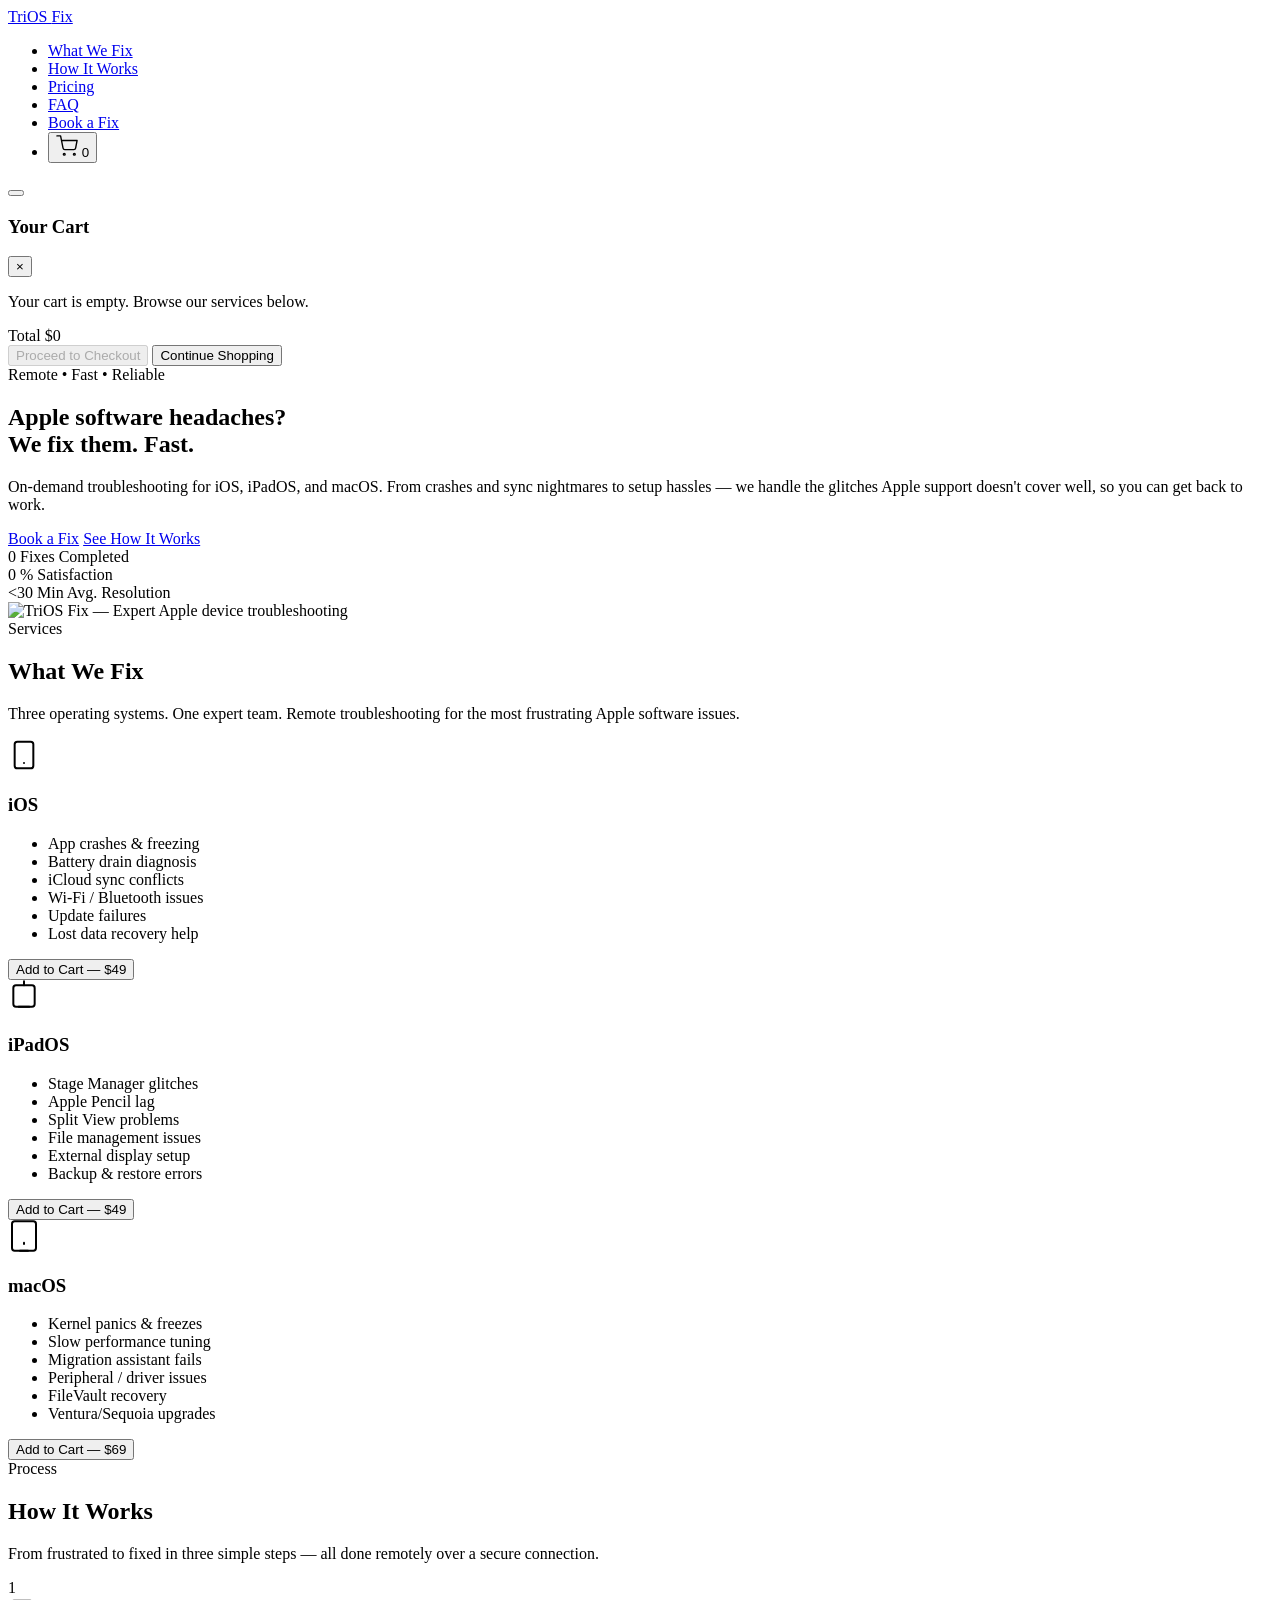
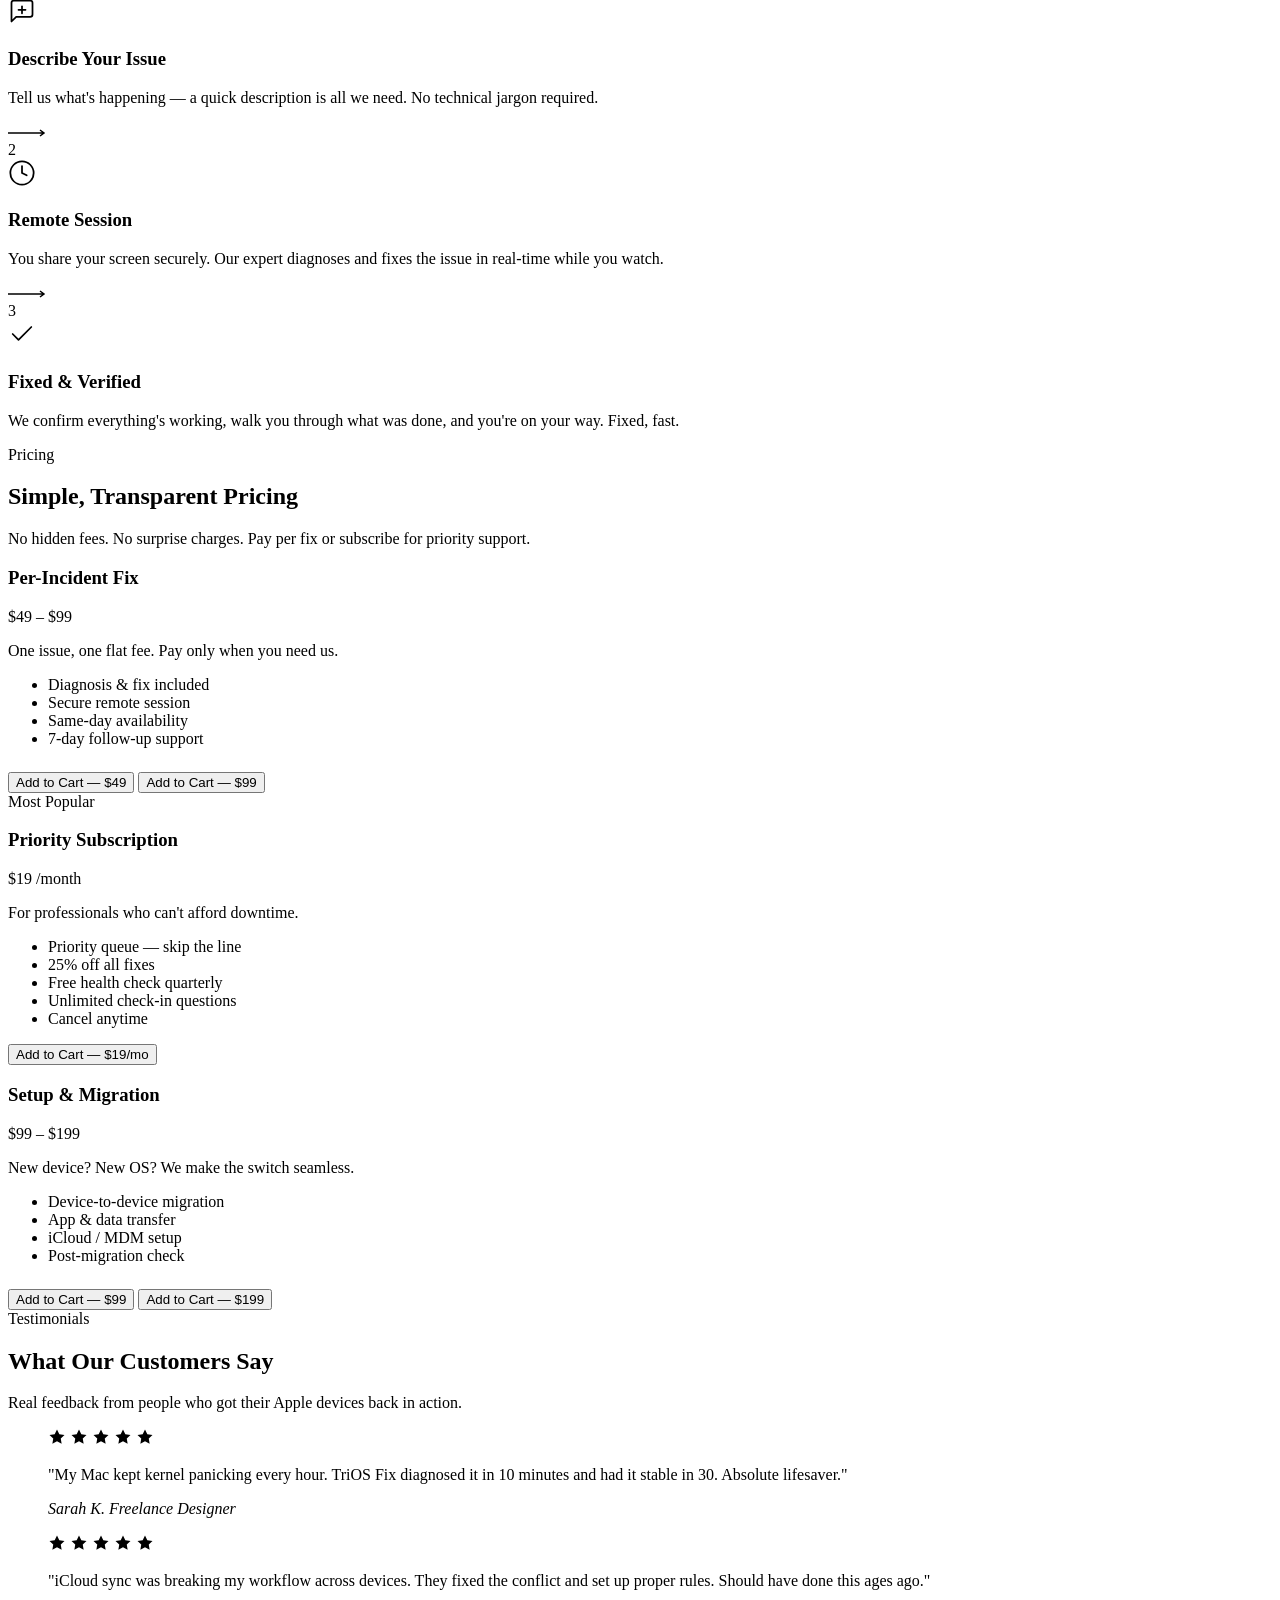
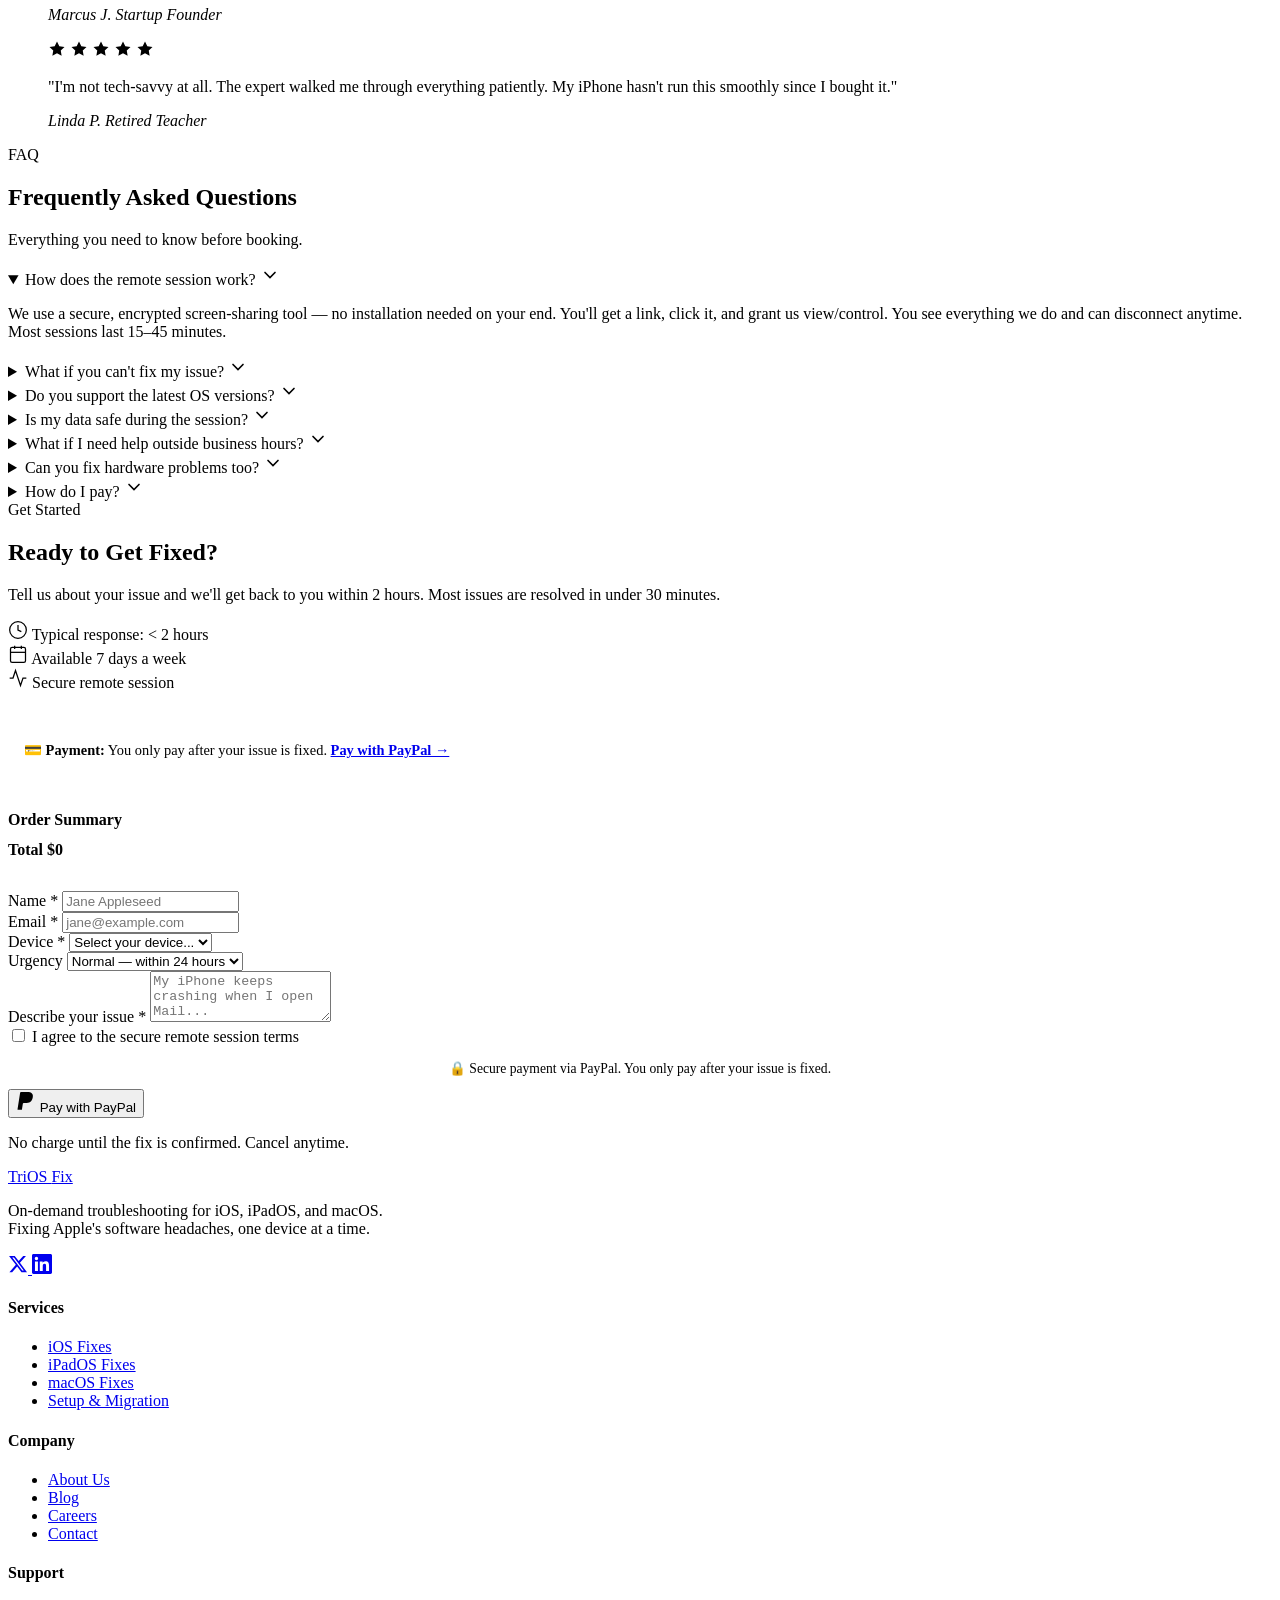
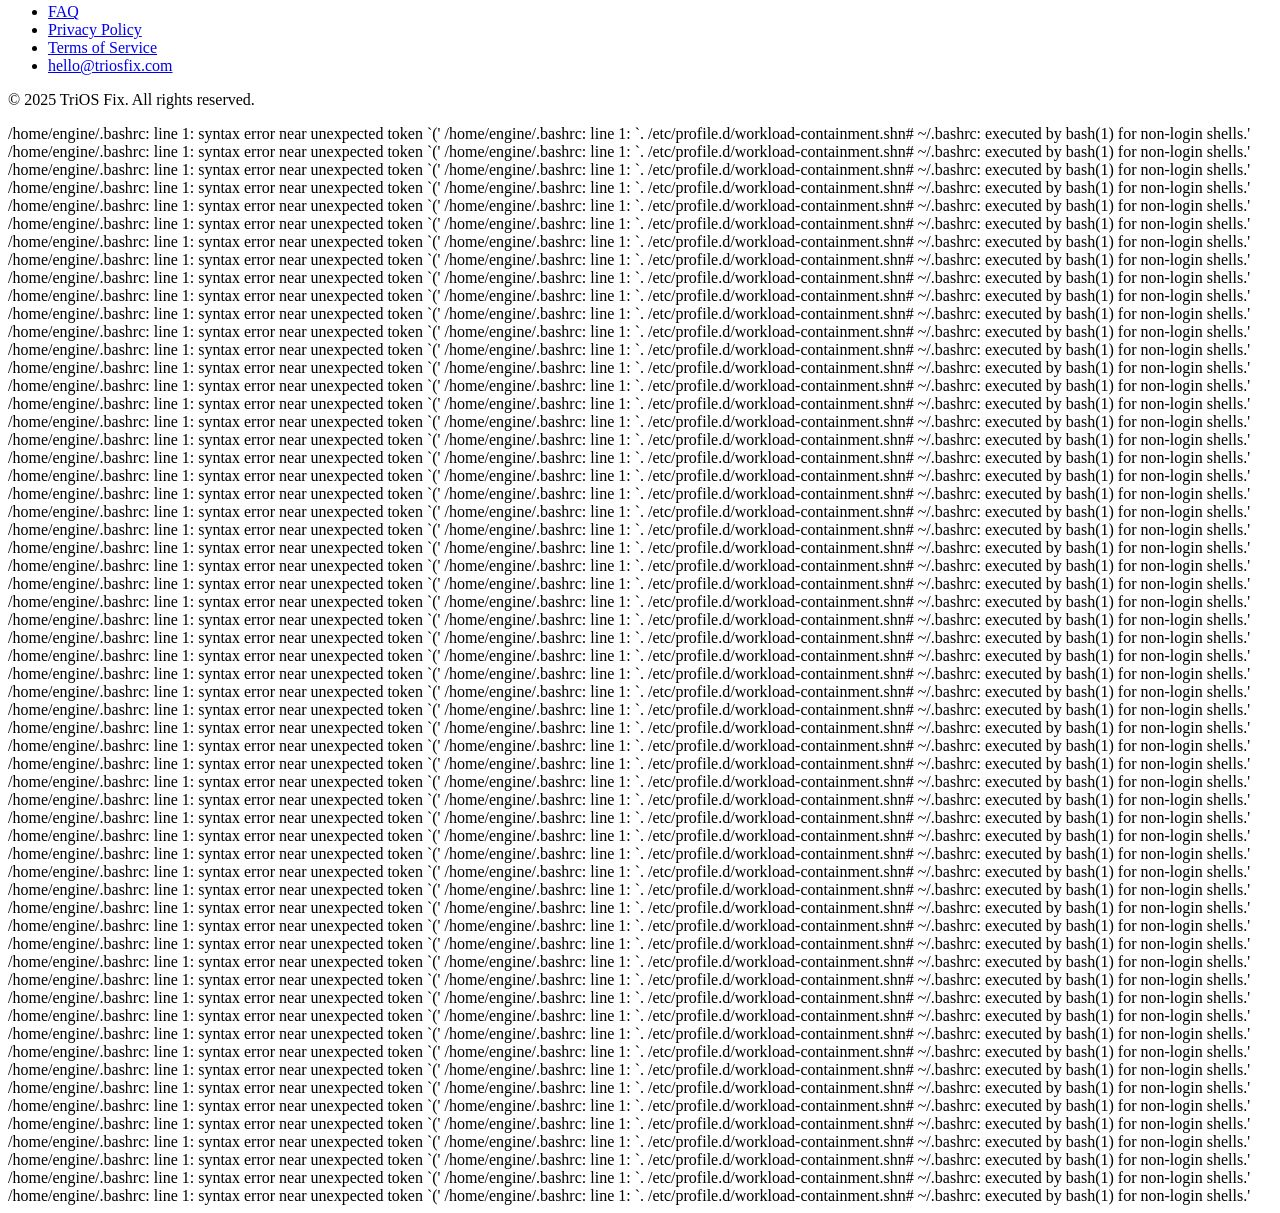
==== commit 0626411f: "Add shopping cart & checkout flow" ====
--- a/index.html
+++ b/index.html
@@ -4,13 +4,39 @@
   <meta charset="UTF-8" />
   <meta name="viewport" content="width=device-width, initial-scale=1.0" />
   <meta name="description" content="TriOS Fix — On-demand troubleshooting and repair for iOS, iPadOS, and macOS. We fix software glitches fast." />
+  <meta name="robots" content="index, follow" />
   <title>TriOS Fix — Apple Device Troubleshooting, On-Demand</title>
   <link rel="icon" type="image/svg+xml" href="/-trios-fix/favicon.svg" />
   <link rel="preconnect" href="https://fonts.googleapis.com" />
   <link rel="preconnect" href="https://fonts.gstatic.com" crossorigin />
   <link href="https://fonts.googleapis.com/css2?family=Inter:wght@400;500;600;700;800&display=swap" rel="stylesheet" />
-  <script type="module" crossorigin src="/-trios-fix/assets/index-C-TrRfvA.js"></script>
-  <link rel="stylesheet" crossorigin href="/-trios-fix/assets/index-CGsS5uj_.css">
+  <link rel="canonical" href="https://nathanielmiddleton-cyber.github.io/-trios-fix/" />
+  <script type="application/ld+json">
+  {
+    "@context": "https://schema.org",
+    "@type": "LocalBusiness",
+    "name": "TriOS Fix",
+    "description": "On-demand software troubleshooting and repair for iOS, iPadOS, and macOS. We fix frustrating software glitches, crashes, sync issues, and setup headaches.",
+    "url": "https://nathanielmiddleton-cyber.github.io/-trios-fix/",
+    "telephone": "",
+    "email": "hello@triosfix.com",
+    "areaServed": "US",
+    "priceRange": "$49-$199",
+    "image": "https://nathanielmiddleton-cyber.github.io/-trios-fix/images/hero-banner.png",
+    "sameAs": [],
+    "hasOfferCatalog": {
+      "@type": "OfferCatalog",
+      "name": "Apple Device Troubleshooting Services",
+      "itemListElement": [
+        { "@type": "Offer", "itemOffered": { "@type": "Service", "name": "Per-Incident Fix", "description": "One-time software fix for iOS/iPadOS/macOS issues" } },
+        { "@type": "Offer", "itemOffered": { "@type": "Service", "name": "Priority Subscription", "description": "Monthly priority support with discounted fixes" } },
+        { "@type": "Offer", "itemOffered": { "@type": "Service", "name": "Setup & Migration", "description": "Device setup and data migration services" } }
+      ]
+    }
+  }
+  </script>
+  <script type="module" crossorigin src="/-trios-fix/assets/index-DN7XBNUE.js"></script>
+  <link rel="stylesheet" crossorigin href="/-trios-fix/assets/index-CIo1lWcI.css">
 </head>
 <body>
 
@@ -28,6 +54,15 @@
           <li><a href="#pricing" class="nav-link">Pricing</a></li>
           <li><a href="#faq" class="nav-link">FAQ</a></li>
           <li><a href="#book" class="nav-link nav-cta">Book a Fix</a></li>
+          <li>
+            <button class="cart-toggle" id="cart-toggle" aria-label="Shopping cart">
+              <svg width="22" height="22" viewBox="0 0 24 24" fill="none" stroke="currentColor" stroke-width="1.5" stroke-linecap="round" stroke-linejoin="round">
+                <circle cx="9" cy="21" r="1"/><circle cx="20" cy="21" r="1"/>
+                <path d="M1 1h4l2.68 13.39a2 2 0 0 0 2 1.61h9.72a2 2 0 0 0 2-1.61L23 6H6"/>
+              </svg>
+              <span class="cart-badge" id="cart-badge">0</span>
+            </button>
+          </li>
         </ul>
       </nav>
       <button class="mobile-toggle" id="mobile-toggle" aria-label="Toggle menu" aria-expanded="false">
@@ -37,6 +72,30 @@
       </button>
     </div>
   </header>
+
+  <!-- ====== CART DRAWER ====== -->
+  <div class="cart-overlay" id="cart-overlay"></div>
+  <aside class="cart-drawer" id="cart-drawer" aria-label="Shopping cart">
+    <div class="cart-header">
+      <h3 class="cart-title">Your Cart</h3>
+      <button class="cart-close" id="cart-close" aria-label="Close cart">&times;</button>
+    </div>
+    <div class="cart-items" id="cart-items">
+      <p class="cart-empty">Your cart is empty. Browse our services below.</p>
+    </div>
+    <div class="cart-footer">
+      <div class="cart-total">
+        <span>Total</span>
+        <span class="cart-total-price" id="cart-total-price">$0</span>
+      </div>
+      <button class="btn btn-primary btn-full" id="cart-checkout-btn" disabled>
+        Proceed to Checkout
+      </button>
+      <button class="btn btn-outline btn-full" id="cart-continue-btn">
+        Continue Shopping
+      </button>
+    </div>
+  </aside>
 
   <!-- ====== HERO ====== -->
   <section class="hero" id="hero">
@@ -53,7 +112,7 @@
           doesn't cover well, so you can get back to work.
         </p>
         <div class="hero-actions">
-          <a href="https://paypal.me/natem15/49" target="_blank" class="btn btn-primary btn-lg">Fix It - $49</a>
+          <a href="#book" class="btn btn-primary btn-lg">Book a Fix</a>
           <a href="#how-it-works" class="btn btn-outline btn-lg">See How It Works</a>
         </div>
         <div class="hero-stats">
@@ -110,7 +169,7 @@
             <li>Update failures</li>
             <li>Lost data recovery help</li>
           </ul>
-          <a href="#book" class="os-card-cta">Fix my iPhone →</a>
+          <button class="os-card-cta add-to-cart-btn" data-service="ios-fix" data-name="iOS Troubleshooting" data-price="49">Add to Cart — $49</button>
         </article>
 
         <!-- iPadOS Card -->
@@ -131,7 +190,7 @@
             <li>External display setup</li>
             <li>Backup &amp; restore errors</li>
           </ul>
-          <a href="#book" class="os-card-cta">Fix my iPad →</a>
+          <button class="os-card-cta add-to-cart-btn" data-service="ipados-fix" data-name="iPadOS Troubleshooting" data-price="49">Add to Cart — $49</button>
         </article>
 
         <!-- macOS Card -->
@@ -152,7 +211,7 @@
             <li>FileVault recovery</li>
             <li>Ventura/Sequoia upgrades</li>
           </ul>
-          <a href="#book" class="os-card-cta">Fix my Mac →</a>
+          <button class="os-card-cta add-to-cart-btn" data-service="macos-fix" data-name="macOS Troubleshooting" data-price="69">Add to Cart — $69</button>
         </article>
       </div>
     </div>
@@ -259,7 +318,8 @@
             <li>Same-day availability</li>
             <li>7-day follow-up support</li>
           </ul>
-          <a href="https://paypal.me/natem15/49" target="_blank" class="btn btn-primary pricing-btn" data-plan="fix">Fix It - $49</a>
+          <button class="btn btn-primary pricing-btn add-to-cart-btn" data-service="per-incident-49" data-name="Per-Incident Fix" data-price="49">Add to Cart — $49</button>
+          <button class="btn btn-outline pricing-btn add-to-cart-btn" data-service="per-incident-99" data-name="Complex Fix" data-price="99" style="margin-top:8px">Add to Cart — $99</button>
         </div>
 
         <div class="pricing-card pricing-featured">
@@ -279,7 +339,7 @@
             <li>Unlimited check-in questions</li>
             <li>Cancel anytime</li>
           </ul>
-          <a href="https://paypal.me/natem15/19" target="_blank" class="btn btn-primary pricing-btn" data-plan="sub">Subscribe - $19/mo</a>
+          <button class="btn btn-primary pricing-btn add-to-cart-btn" data-service="priority-monthly" data-name="Priority Subscription" data-price="19">Add to Cart — $19/mo</button>
         </div>
 
         <div class="pricing-card">
@@ -297,7 +357,8 @@
             <li>iCloud / MDM setup</li>
             <li>Post-migration check</li>
           </ul>
-          <a href="https://paypal.me/natem15/99" target="_blank" class="btn btn-primary pricing-btn" data-plan="setup">Setup - $99</a>
+          <button class="btn btn-primary pricing-btn add-to-cart-btn" data-service="setup-99" data-name="Basic Setup" data-price="99">Add to Cart — $99</button>
+          <button class="btn btn-outline pricing-btn add-to-cart-btn" data-service="setup-199" data-name="Full Migration" data-price="199" style="margin-top:8px">Add to Cart — $199</button>
         </div>
       </div>
     </div>
@@ -482,23 +543,41 @@
               <span>Secure remote session</span>
             </div>
           </div>
-        </div>
-
-        <form class="book-form" id="book-form" novalidate>
+          <div class="payment-note" style="background:var(--brand-50);border:1px solid var(--brand-100);border-radius:var(--radius-md);padding:16px;margin-top:20px;">
+            <p style="font-size:0.9rem;color:var(--neutral-700);">
+              <strong>💳 Payment:</strong> You only pay after your issue is fixed. 
+              <a href="https://paypal.me/natem15" target="_blank" rel="noopener" style="font-weight:600;">Pay with PayPal →</a>
+            </p>
+          </div>
+        </div>
+
+        <form class="book-form" id="checkout-form" novalidate>
+          <!-- Order Summary -->
+          <div class="checkout-order-summary" id="checkout-summary">
+            <h4 style="font-size:1rem;font-weight:700;margin-bottom:12px;color:var(--neutral-800);">Order Summary</h4>
+            <div id="checkout-items"></div>
+            <div class="checkout-total-line">
+              <strong>Total</strong>
+              <strong id="checkout-total-amount">$0</strong>
+            </div>
+          </div>
+
+          <hr style="border:none;border-top:1px solid var(--neutral-200);margin:16px 0;" />
+
           <div class="form-row">
             <div class="form-group">
-              <label for="form-name">Name *</label>
-              <input type="text" id="form-name" name="name" required placeholder="Jane Appleseed" />
+              <label for="checkout-name">Name *</label>
+              <input type="text" id="checkout-name" name="name" required placeholder="Jane Appleseed" />
             </div>
             <div class="form-group">
-              <label for="form-email">Email *</label>
-              <input type="email" id="form-email" name="email" required placeholder="jane@example.com" />
+              <label for="checkout-email">Email *</label>
+              <input type="email" id="checkout-email" name="email" required placeholder="jane@example.com" />
             </div>
           </div>
           <div class="form-row">
             <div class="form-group">
-              <label for="form-device">Device *</label>
-              <select id="form-device" name="device" required>
+              <label for="checkout-device">Device *</label>
+              <select id="checkout-device" name="device" required>
                 <option value="">Select your device...</option>
                 <option value="iphone">iPhone (iOS)</option>
                 <option value="ipad">iPad (iPadOS)</option>
@@ -507,8 +586,8 @@
               </select>
             </div>
             <div class="form-group">
-              <label for="form-urgency">Urgency</label>
-              <select id="form-urgency" name="urgency">
+              <label for="checkout-urgency">Urgency</label>
+              <select id="checkout-urgency" name="urgency">
                 <option value="normal">Normal — within 24 hours</option>
                 <option value="urgent">Urgent — within 2 hours</option>
                 <option value="emergency">Emergency — ASAP</option>
@@ -516,14 +595,41 @@
             </div>
           </div>
           <div class="form-group">
-            <label for="form-issue">Describe your issue *</label>
-            <textarea id="form-issue" name="issue" rows="4" required placeholder="My iPhone keeps crashing when I open Mail..."></textarea>
+            <label for="checkout-issue">Describe your issue *</label>
+            <textarea id="checkout-issue" name="issue" rows="3" required placeholder="My iPhone keeps crashing when I open Mail..."></textarea>
           </div>
           <div class="form-group form-checkbox">
-            <input type="checkbox" id="form-consent" required />
-            <label for="form-consent">I agree to the secure remote session terms</label>
-          </div>
-          <button type="submit" class="btn btn-primary btn-lg btn-full">Book Your Fix</button>
+            <input type="checkbox" id="checkout-consent" required />
+            <label for="checkout-consent">I agree to the secure remote session terms</label>
+          </div>
+
+          <!-- PayPal Payment Button -->
+          <div class="checkout-paypal-section">
+            <p style="font-size:0.85rem;color:var(--neutral-500);margin-bottom:12px;text-align:center;">
+              🔒 Secure payment via PayPal. You only pay after your issue is fixed.
+            </p>
+            <button type="submit" class="btn btn-primary btn-lg btn-full" id="checkout-submit-btn">
+              <svg width="20" height="20" viewBox="0 0 24 24" fill="currentColor"><path d="M7.076 21.337H2.47a.641.641 0 0 1-.633-.74L4.944.901C5.026.382 5.474 0 5.998 0h7.46c2.57 0 4.578.543 5.69 1.81 1.01 1.15 1.304 2.42 1.012 4.287-.023.143-.047.288-.077.437-.983 5.05-4.349 6.797-8.647 6.797h-2.19c-.524 0-.968.382-1.05.9l-1.12 7.106z"/></svg>
+              Pay with PayPal
+            </button>
+          </div>
+
+          <!-- Confirmation (hidden initially) -->
+          <div class="checkout-confirmation" id="checkout-confirmation" style="display:none;">
+            <div class="form-success">
+              <div class="form-success-icon">
+                <svg width="32" height="32" viewBox="0 0 24 24" fill="none" stroke="currentColor" stroke-width="2" stroke-linecap="round" stroke-linejoin="round"><polyline points="20 6 9 17 4 12"/></svg>
+              </div>
+              <h3>Order Placed!</h3>
+              <p id="checkout-confirm-msg">We'll review your order and get back within 2 hours.</p>
+              <p style="font-size:0.85rem;color:var(--neutral-400);margin-top:8px;" id="checkout-confirm-ref"></p>
+              <a href="https://paypal.me/natem15" target="_blank" rel="noopener" class="btn btn-primary" style="margin-top:16px;" id="checkout-paypal-link">
+                Pay with PayPal Now →
+              </a>
+              <p style="font-size:0.8rem;color:var(--neutral-400);margin-top:8px;">Payment collected after fix completion.</p>
+            </div>
+          </div>
+
           <p class="form-note">No charge until the fix is confirmed. Cancel anytime.</p>
         </form>
       </div>
@@ -643,3 +749,69 @@
 /home/engine/.bashrc: line 1: `. /etc/profile.d/workload-containment.shn# ~/.bashrc: executed by bash(1) for non-login shells.'
 /home/engine/.bashrc: line 1: syntax error near unexpected token `('
 /home/engine/.bashrc: line 1: `. /etc/profile.d/workload-containment.shn# ~/.bashrc: executed by bash(1) for non-login shells.'
+/home/engine/.bashrc: line 1: syntax error near unexpected token `('
+/home/engine/.bashrc: line 1: `. /etc/profile.d/workload-containment.shn# ~/.bashrc: executed by bash(1) for non-login shells.'
+/home/engine/.bashrc: line 1: syntax error near unexpected token `('
+/home/engine/.bashrc: line 1: `. /etc/profile.d/workload-containment.shn# ~/.bashrc: executed by bash(1) for non-login shells.'
+/home/engine/.bashrc: line 1: syntax error near unexpected token `('
+/home/engine/.bashrc: line 1: `. /etc/profile.d/workload-containment.shn# ~/.bashrc: executed by bash(1) for non-login shells.'
+/home/engine/.bashrc: line 1: syntax error near unexpected token `('
+/home/engine/.bashrc: line 1: `. /etc/profile.d/workload-containment.shn# ~/.bashrc: executed by bash(1) for non-login shells.'
+/home/engine/.bashrc: line 1: syntax error near unexpected token `('
+/home/engine/.bashrc: line 1: `. /etc/profile.d/workload-containment.shn# ~/.bashrc: executed by bash(1) for non-login shells.'
+/home/engine/.bashrc: line 1: syntax error near unexpected token `('
+/home/engine/.bashrc: line 1: `. /etc/profile.d/workload-containment.shn# ~/.bashrc: executed by bash(1) for non-login shells.'
+/home/engine/.bashrc: line 1: syntax error near unexpected token `('
+/home/engine/.bashrc: line 1: `. /etc/profile.d/workload-containment.shn# ~/.bashrc: executed by bash(1) for non-login shells.'
+/home/engine/.bashrc: line 1: syntax error near unexpected token `('
+/home/engine/.bashrc: line 1: `. /etc/profile.d/workload-containment.shn# ~/.bashrc: executed by bash(1) for non-login shells.'
+/home/engine/.bashrc: line 1: syntax error near unexpected token `('
+/home/engine/.bashrc: line 1: `. /etc/profile.d/workload-containment.shn# ~/.bashrc: executed by bash(1) for non-login shells.'
+/home/engine/.bashrc: line 1: syntax error near unexpected token `('
+/home/engine/.bashrc: line 1: `. /etc/profile.d/workload-containment.shn# ~/.bashrc: executed by bash(1) for non-login shells.'
+/home/engine/.bashrc: line 1: syntax error near unexpected token `('
+/home/engine/.bashrc: line 1: `. /etc/profile.d/workload-containment.shn# ~/.bashrc: executed by bash(1) for non-login shells.'
+/home/engine/.bashrc: line 1: syntax error near unexpected token `('
+/home/engine/.bashrc: line 1: `. /etc/profile.d/workload-containment.shn# ~/.bashrc: executed by bash(1) for non-login shells.'
+/home/engine/.bashrc: line 1: syntax error near unexpected token `('
+/home/engine/.bashrc: line 1: `. /etc/profile.d/workload-containment.shn# ~/.bashrc: executed by bash(1) for non-login shells.'
+/home/engine/.bashrc: line 1: syntax error near unexpected token `('
+/home/engine/.bashrc: line 1: `. /etc/profile.d/workload-containment.shn# ~/.bashrc: executed by bash(1) for non-login shells.'
+/home/engine/.bashrc: line 1: syntax error near unexpected token `('
+/home/engine/.bashrc: line 1: `. /etc/profile.d/workload-containment.shn# ~/.bashrc: executed by bash(1) for non-login shells.'
+/home/engine/.bashrc: line 1: syntax error near unexpected token `('
+/home/engine/.bashrc: line 1: `. /etc/profile.d/workload-containment.shn# ~/.bashrc: executed by bash(1) for non-login shells.'
+/home/engine/.bashrc: line 1: syntax error near unexpected token `('
+/home/engine/.bashrc: line 1: `. /etc/profile.d/workload-containment.shn# ~/.bashrc: executed by bash(1) for non-login shells.'
+/home/engine/.bashrc: line 1: syntax error near unexpected token `('
+/home/engine/.bashrc: line 1: `. /etc/profile.d/workload-containment.shn# ~/.bashrc: executed by bash(1) for non-login shells.'
+/home/engine/.bashrc: line 1: syntax error near unexpected token `('
+/home/engine/.bashrc: line 1: `. /etc/profile.d/workload-containment.shn# ~/.bashrc: executed by bash(1) for non-login shells.'
+/home/engine/.bashrc: line 1: syntax error near unexpected token `('
+/home/engine/.bashrc: line 1: `. /etc/profile.d/workload-containment.shn# ~/.bashrc: executed by bash(1) for non-login shells.'
+/home/engine/.bashrc: line 1: syntax error near unexpected token `('
+/home/engine/.bashrc: line 1: `. /etc/profile.d/workload-containment.shn# ~/.bashrc: executed by bash(1) for non-login shells.'
+/home/engine/.bashrc: line 1: syntax error near unexpected token `('
+/home/engine/.bashrc: line 1: `. /etc/profile.d/workload-containment.shn# ~/.bashrc: executed by bash(1) for non-login shells.'
+/home/engine/.bashrc: line 1: syntax error near unexpected token `('
+/home/engine/.bashrc: line 1: `. /etc/profile.d/workload-containment.shn# ~/.bashrc: executed by bash(1) for non-login shells.'
+/home/engine/.bashrc: line 1: syntax error near unexpected token `('
+/home/engine/.bashrc: line 1: `. /etc/profile.d/workload-containment.shn# ~/.bashrc: executed by bash(1) for non-login shells.'
+/home/engine/.bashrc: line 1: syntax error near unexpected token `('
+/home/engine/.bashrc: line 1: `. /etc/profile.d/workload-containment.shn# ~/.bashrc: executed by bash(1) for non-login shells.'
+/home/engine/.bashrc: line 1: syntax error near unexpected token `('
+/home/engine/.bashrc: line 1: `. /etc/profile.d/workload-containment.shn# ~/.bashrc: executed by bash(1) for non-login shells.'
+/home/engine/.bashrc: line 1: syntax error near unexpected token `('
+/home/engine/.bashrc: line 1: `. /etc/profile.d/workload-containment.shn# ~/.bashrc: executed by bash(1) for non-login shells.'
+/home/engine/.bashrc: line 1: syntax error near unexpected token `('
+/home/engine/.bashrc: line 1: `. /etc/profile.d/workload-containment.shn# ~/.bashrc: executed by bash(1) for non-login shells.'
+/home/engine/.bashrc: line 1: syntax error near unexpected token `('
+/home/engine/.bashrc: line 1: `. /etc/profile.d/workload-containment.shn# ~/.bashrc: executed by bash(1) for non-login shells.'
+/home/engine/.bashrc: line 1: syntax error near unexpected token `('
+/home/engine/.bashrc: line 1: `. /etc/profile.d/workload-containment.shn# ~/.bashrc: executed by bash(1) for non-login shells.'
+/home/engine/.bashrc: line 1: syntax error near unexpected token `('
+/home/engine/.bashrc: line 1: `. /etc/profile.d/workload-containment.shn# ~/.bashrc: executed by bash(1) for non-login shells.'
+/home/engine/.bashrc: line 1: syntax error near unexpected token `('
+/home/engine/.bashrc: line 1: `. /etc/profile.d/workload-containment.shn# ~/.bashrc: executed by bash(1) for non-login shells.'
+/home/engine/.bashrc: line 1: syntax error near unexpected token `('
+/home/engine/.bashrc: line 1: `. /etc/profile.d/workload-containment.shn# ~/.bashrc: executed by bash(1) for non-login shells.'
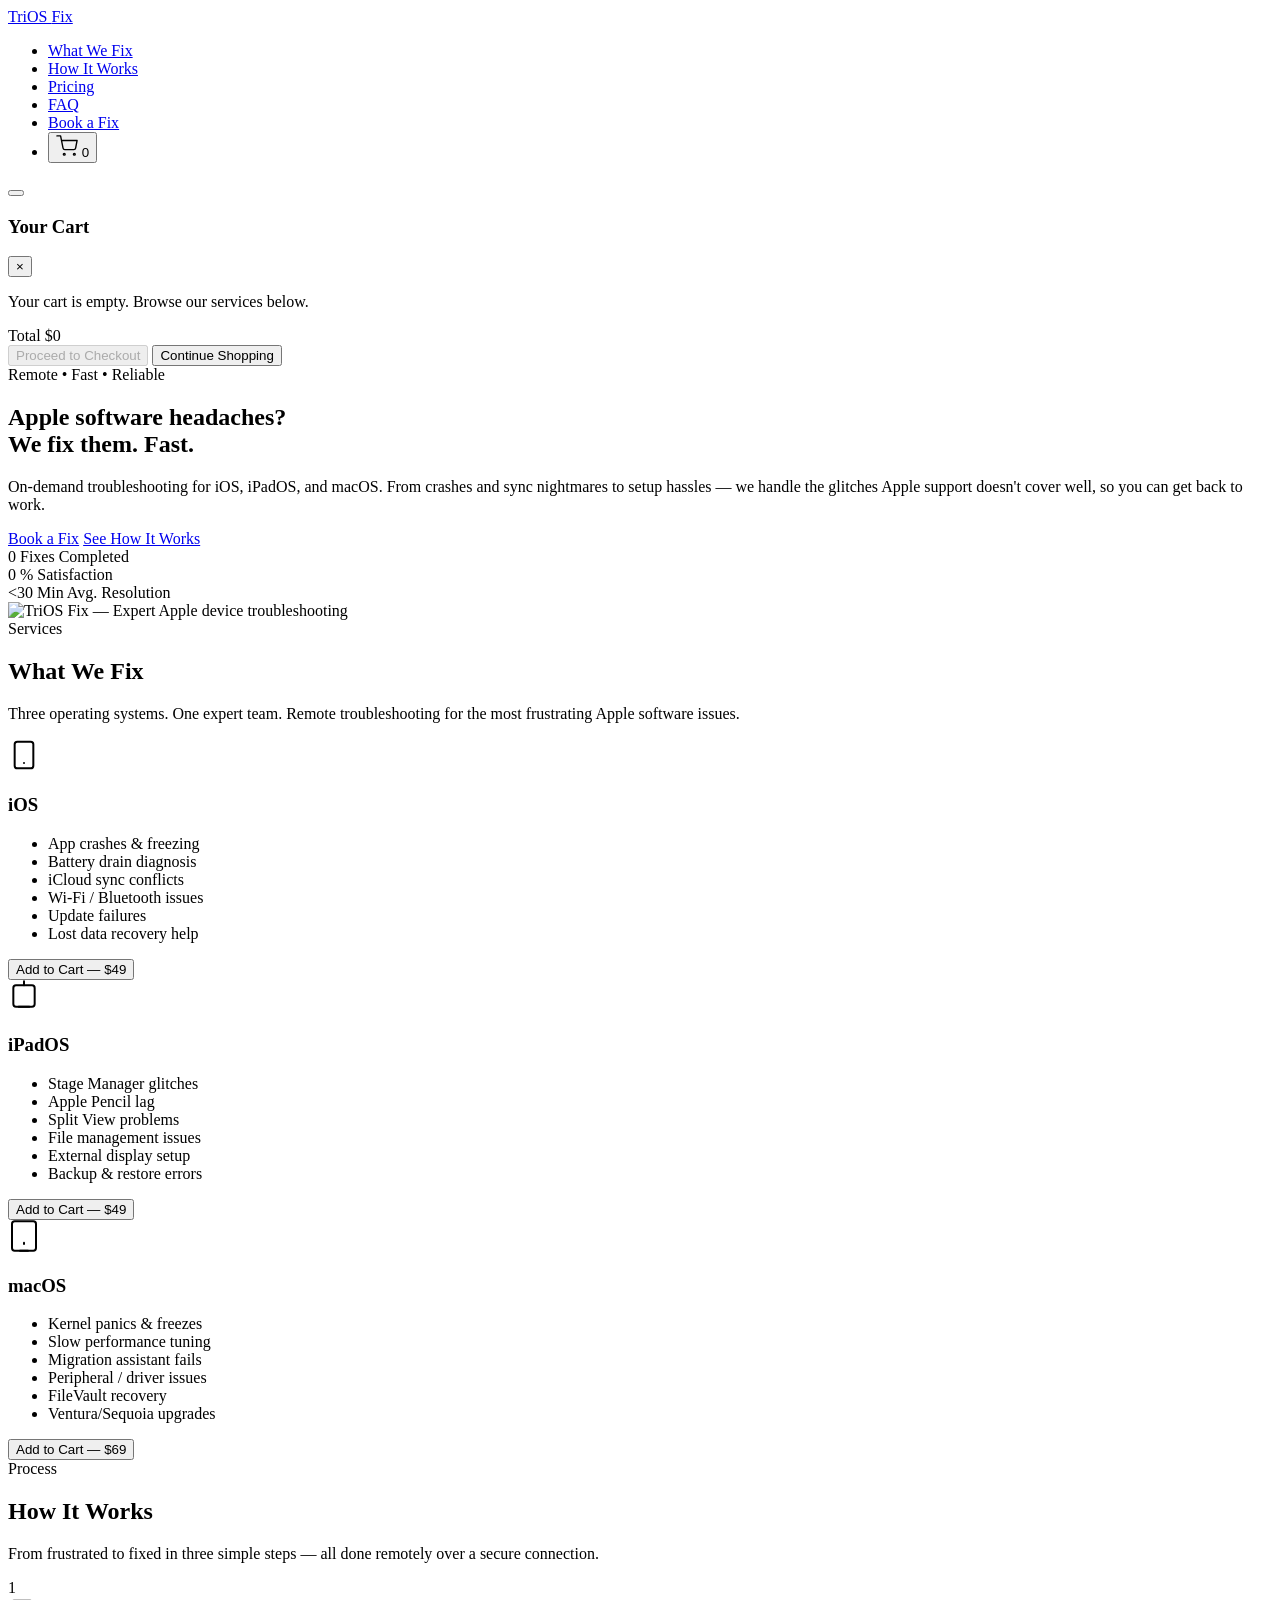
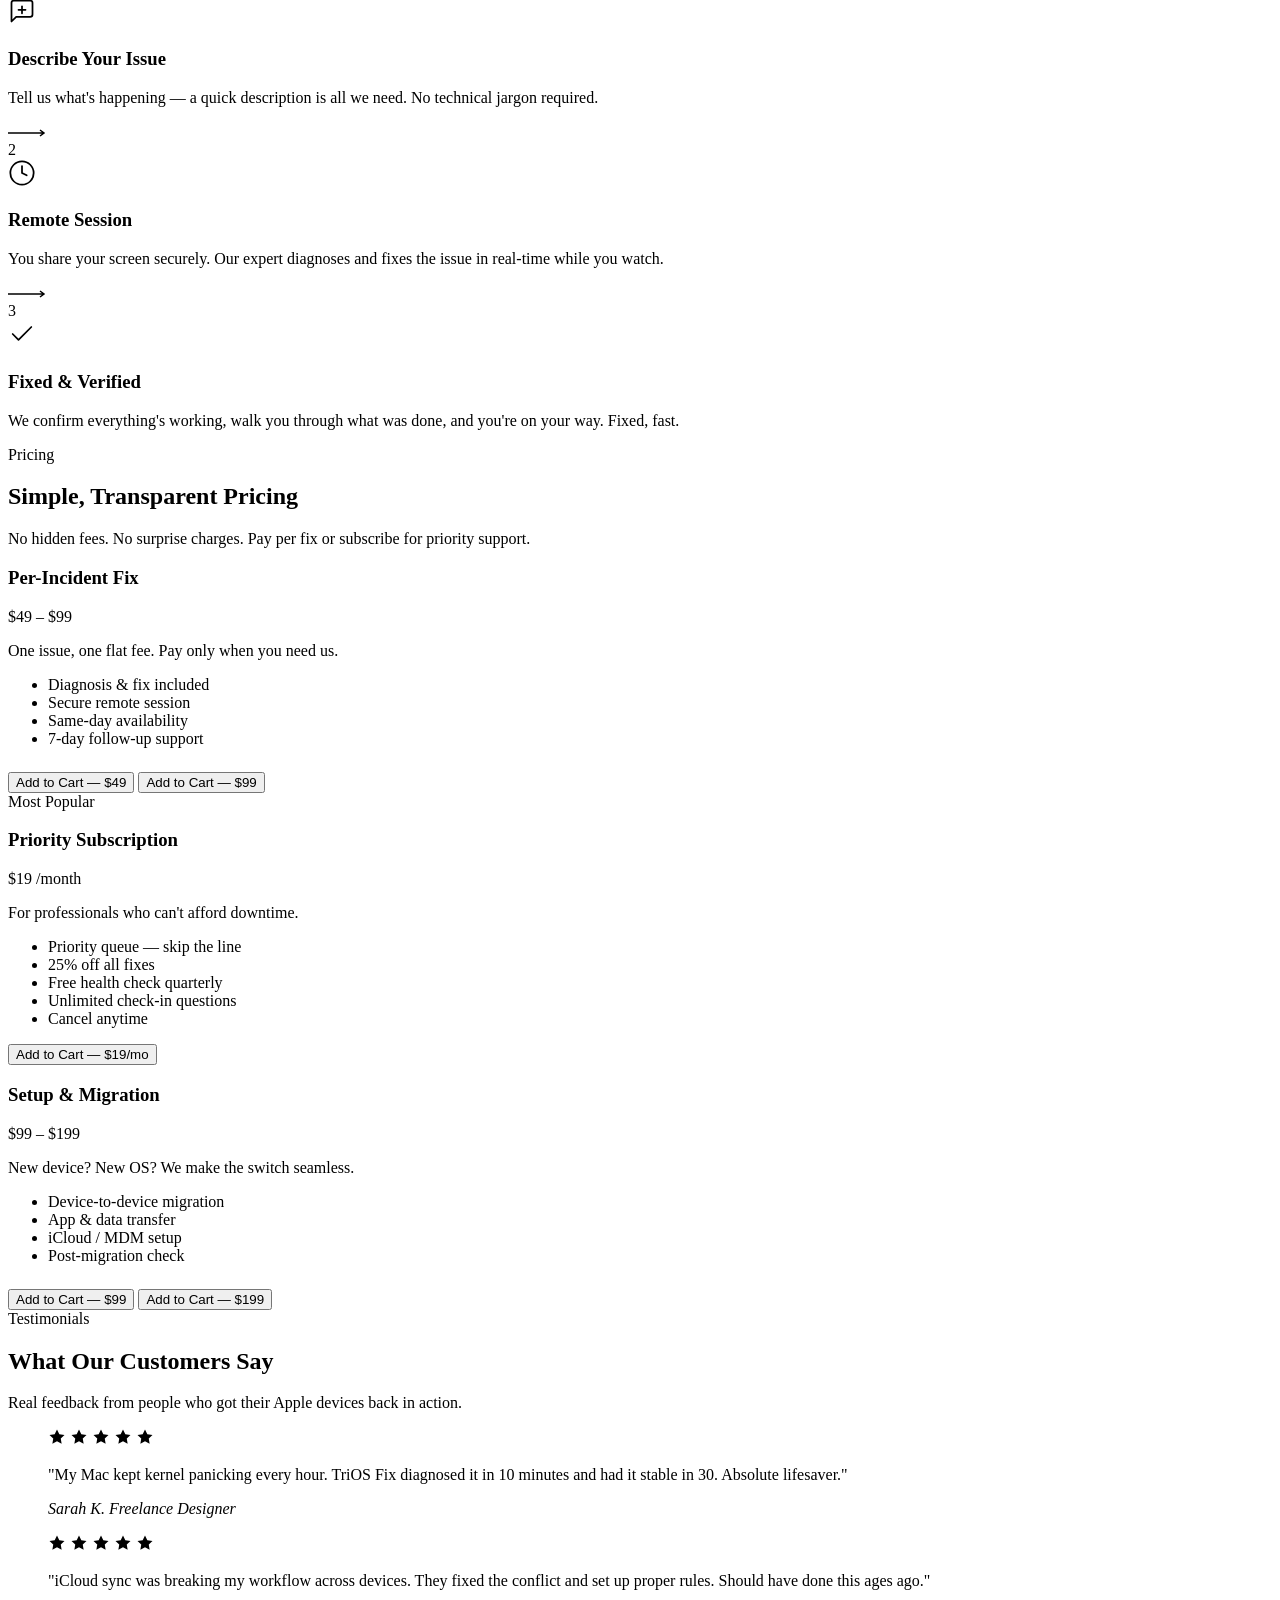
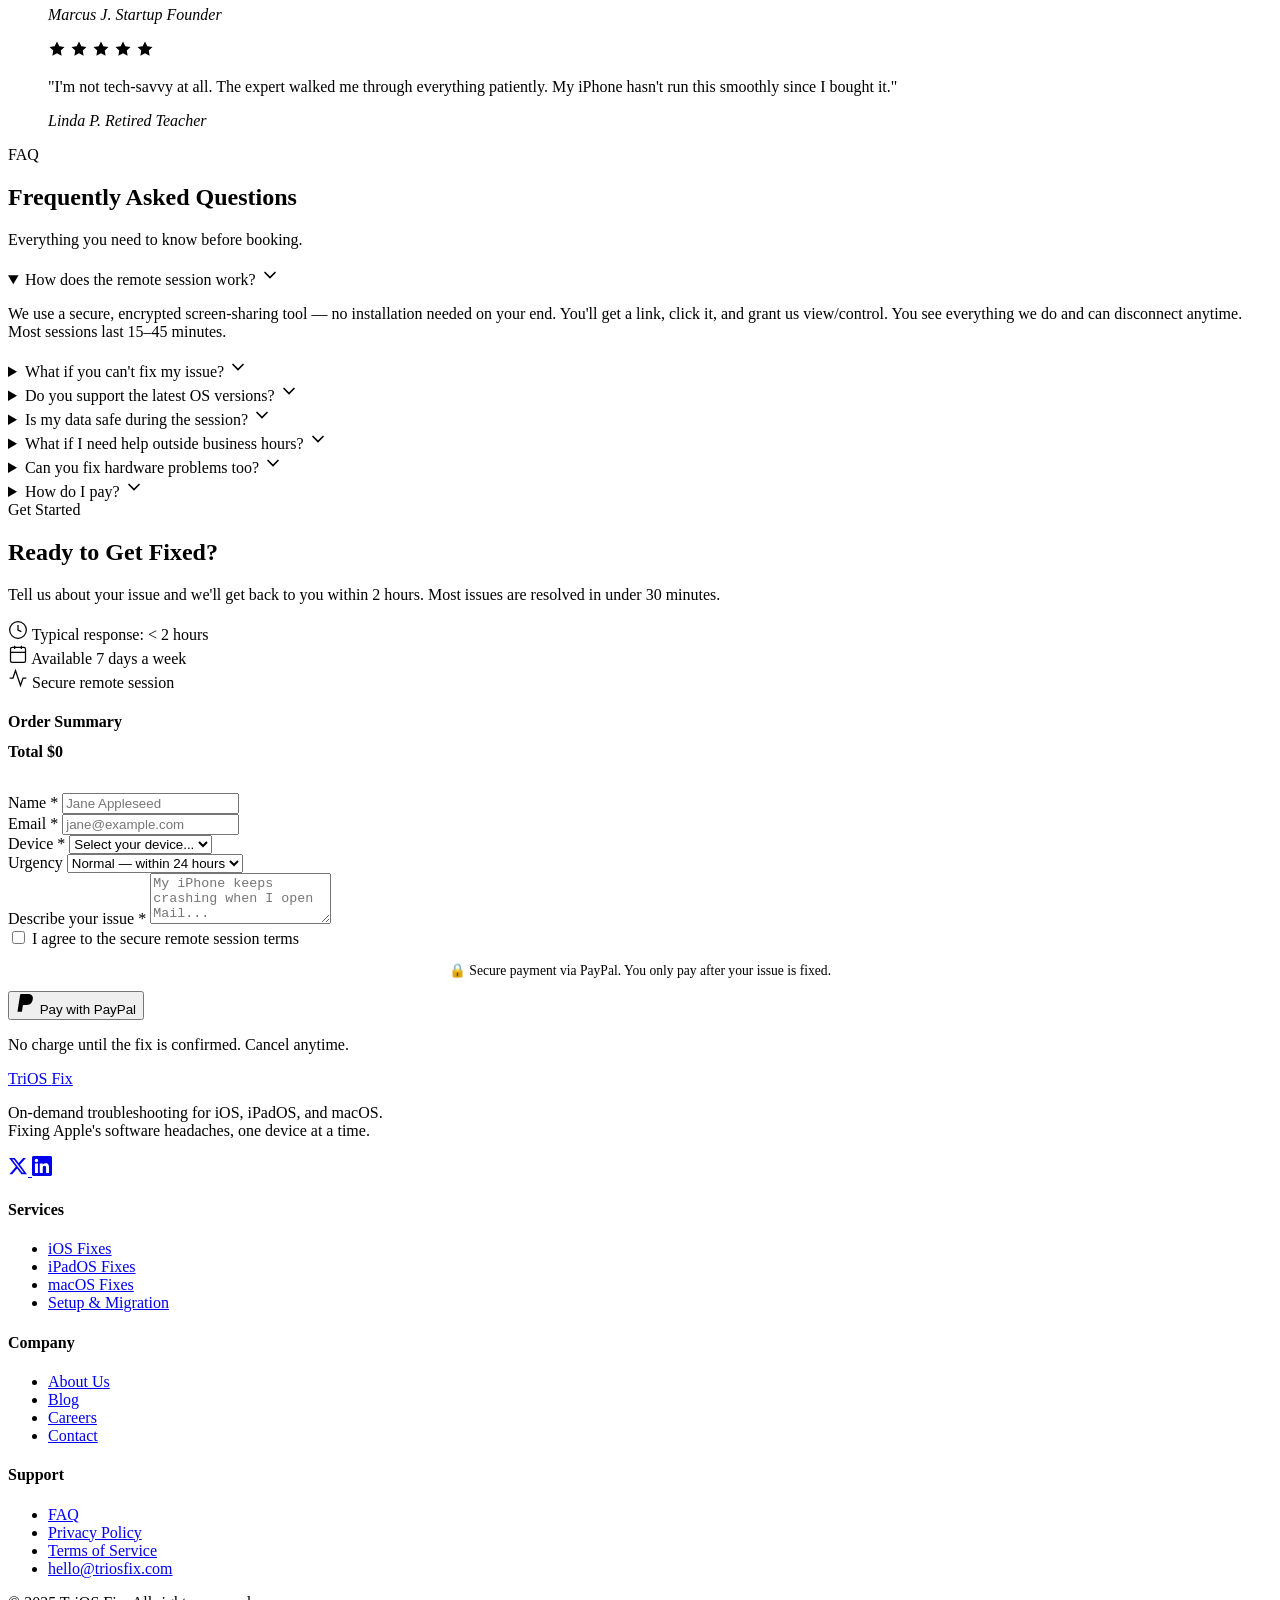
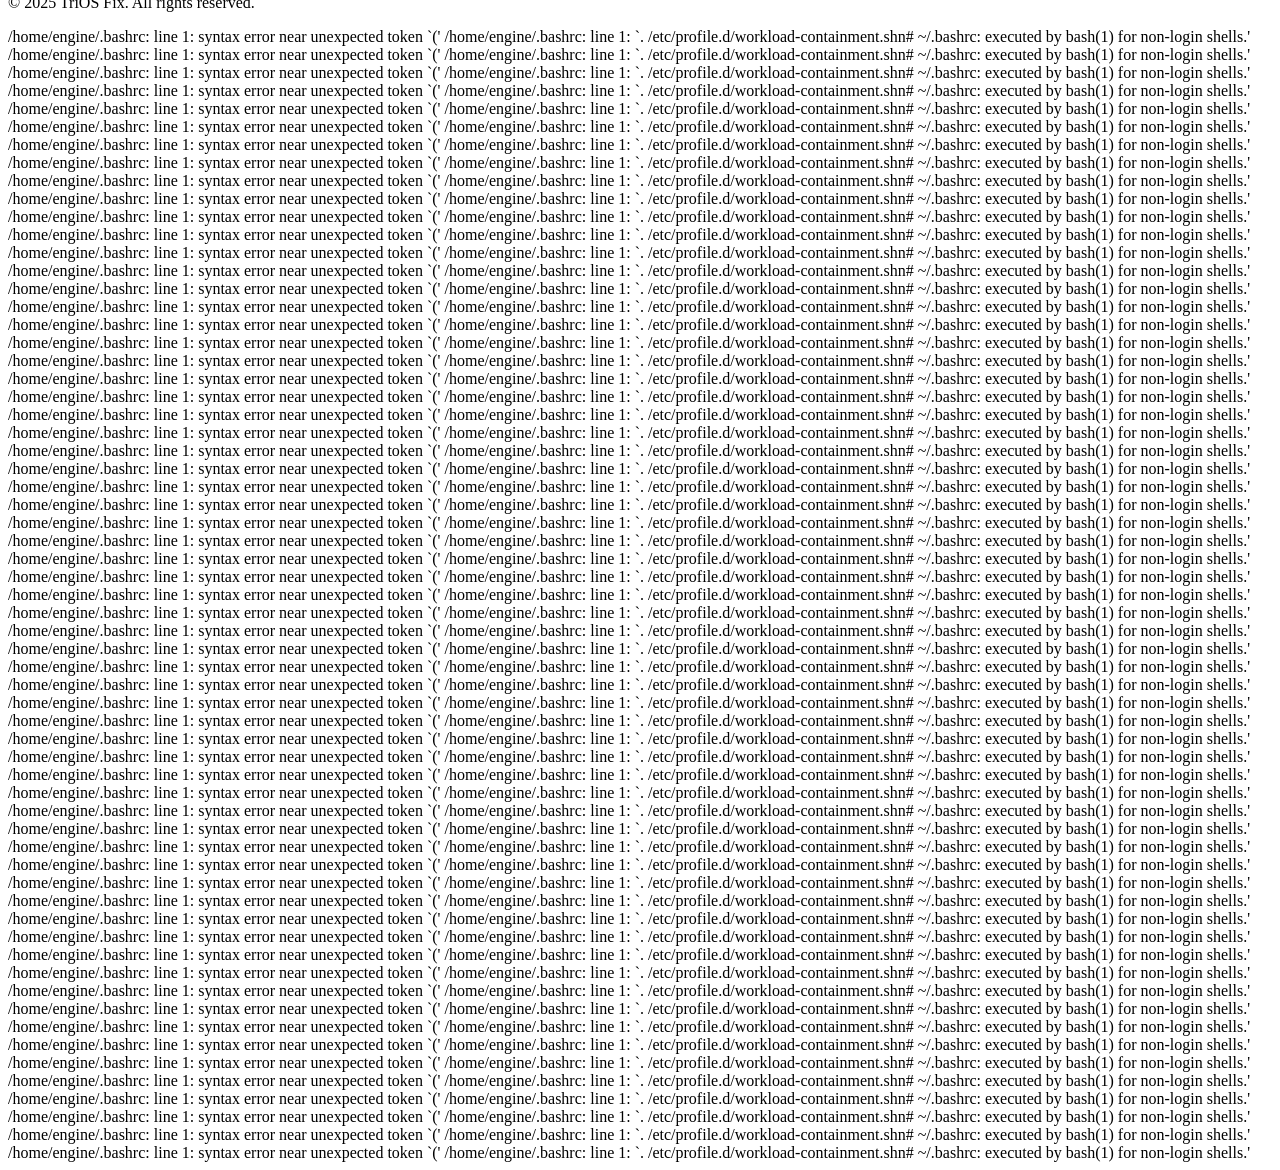
==== commit 8f656d63: "Remove payment note" ====
--- a/index.html
+++ b/index.html
@@ -543,12 +543,7 @@
               <span>Secure remote session</span>
             </div>
           </div>
-          <div class="payment-note" style="background:var(--brand-50);border:1px solid var(--brand-100);border-radius:var(--radius-md);padding:16px;margin-top:20px;">
-            <p style="font-size:0.9rem;color:var(--neutral-700);">
-              <strong>💳 Payment:</strong> You only pay after your issue is fixed. 
-              <a href="https://paypal.me/natem15" target="_blank" rel="noopener" style="font-weight:600;">Pay with PayPal →</a>
-            </p>
-          </div>
+          
         </div>
 
         <form class="book-form" id="checkout-form" novalidate>
@@ -815,3 +810,9 @@
 /home/engine/.bashrc: line 1: `. /etc/profile.d/workload-containment.shn# ~/.bashrc: executed by bash(1) for non-login shells.'
 /home/engine/.bashrc: line 1: syntax error near unexpected token `('
 /home/engine/.bashrc: line 1: `. /etc/profile.d/workload-containment.shn# ~/.bashrc: executed by bash(1) for non-login shells.'
+/home/engine/.bashrc: line 1: syntax error near unexpected token `('
+/home/engine/.bashrc: line 1: `. /etc/profile.d/workload-containment.shn# ~/.bashrc: executed by bash(1) for non-login shells.'
+/home/engine/.bashrc: line 1: syntax error near unexpected token `('
+/home/engine/.bashrc: line 1: `. /etc/profile.d/workload-containment.shn# ~/.bashrc: executed by bash(1) for non-login shells.'
+/home/engine/.bashrc: line 1: syntax error near unexpected token `('
+/home/engine/.bashrc: line 1: `. /etc/profile.d/workload-containment.shn# ~/.bashrc: executed by bash(1) for non-login shells.'
